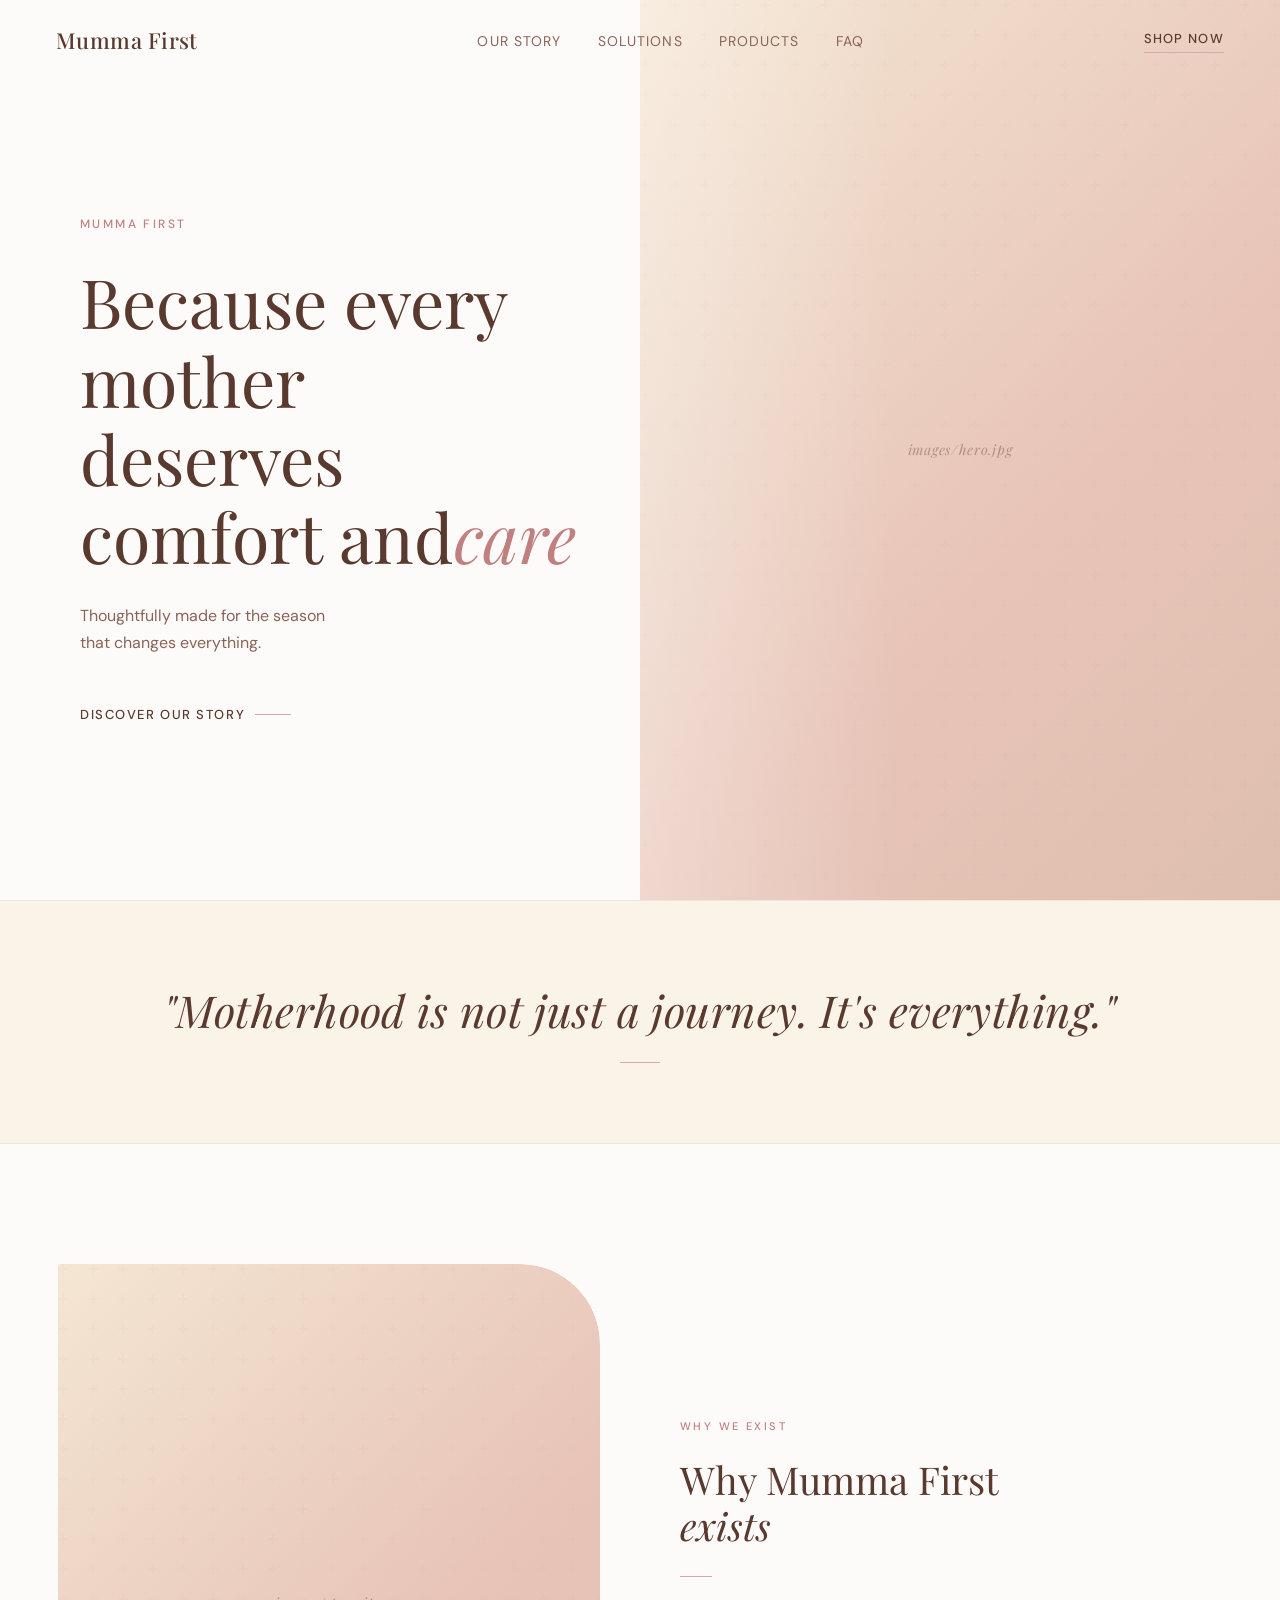
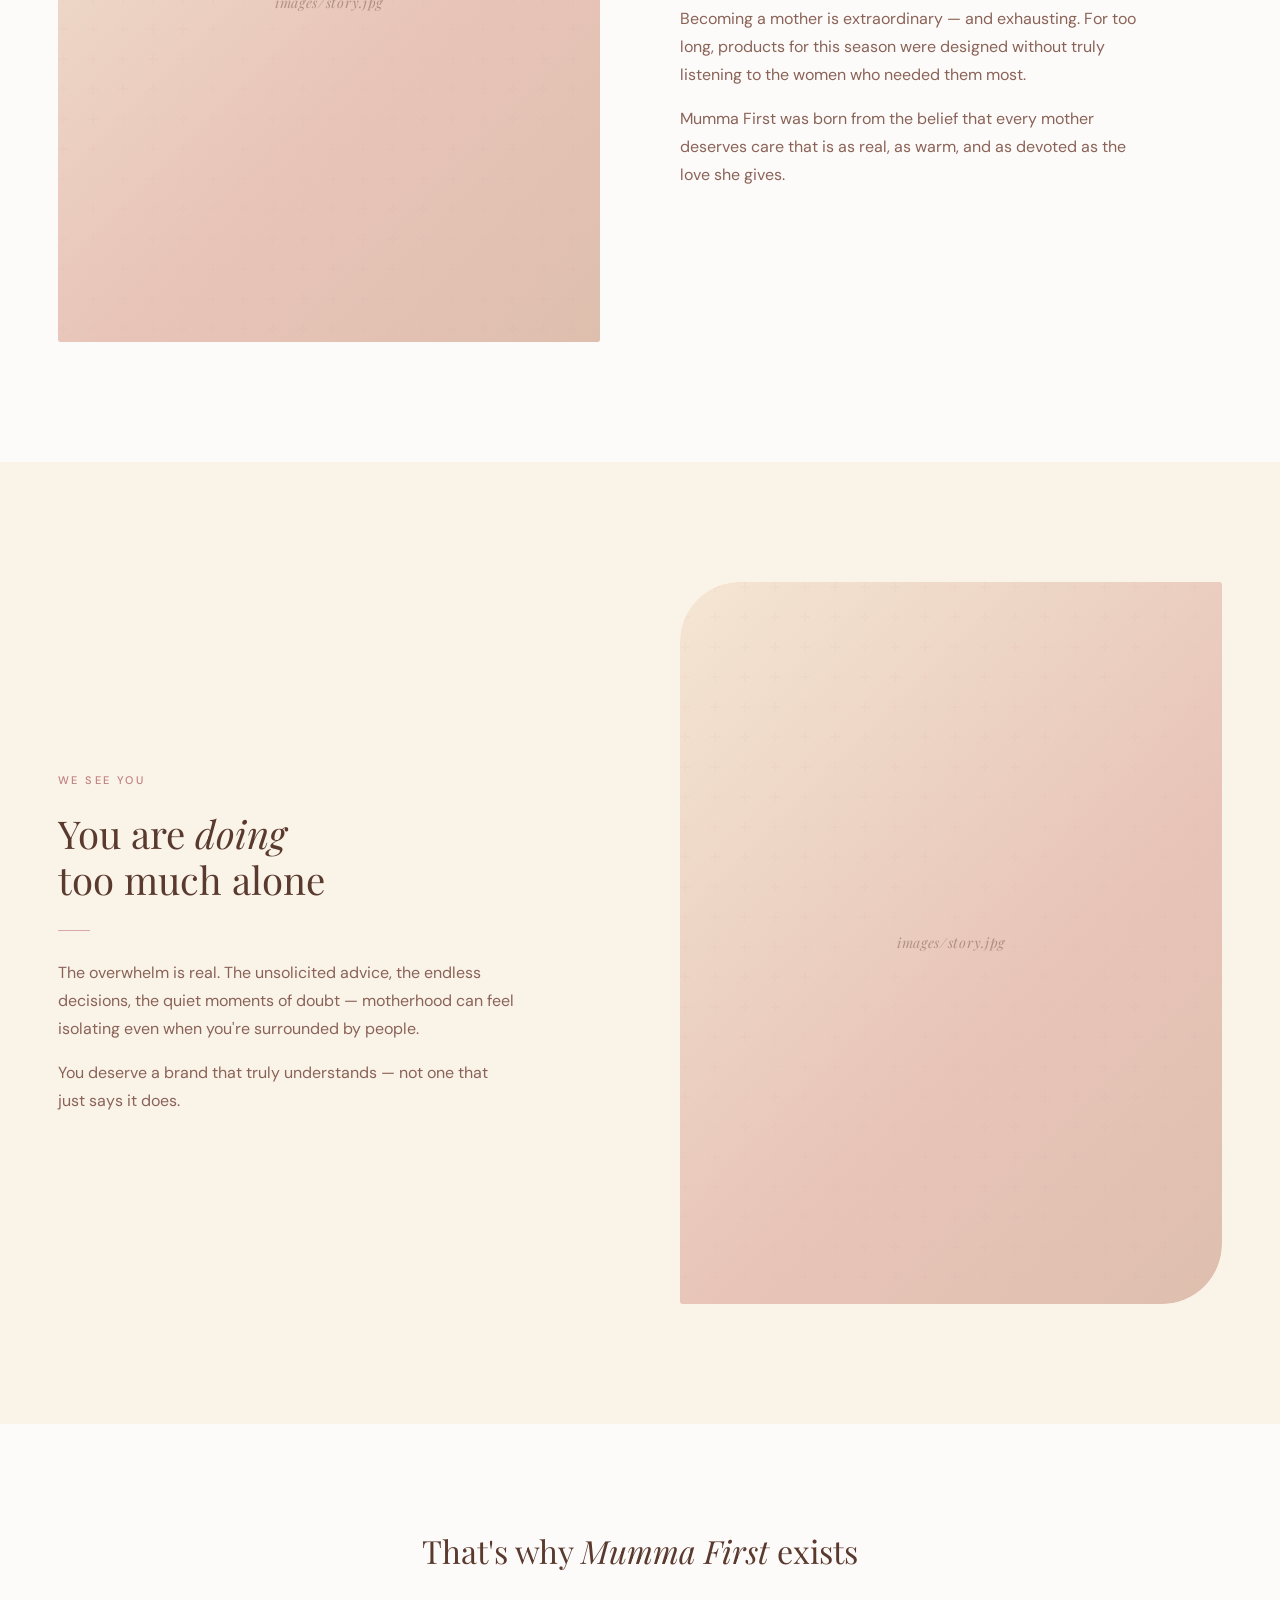
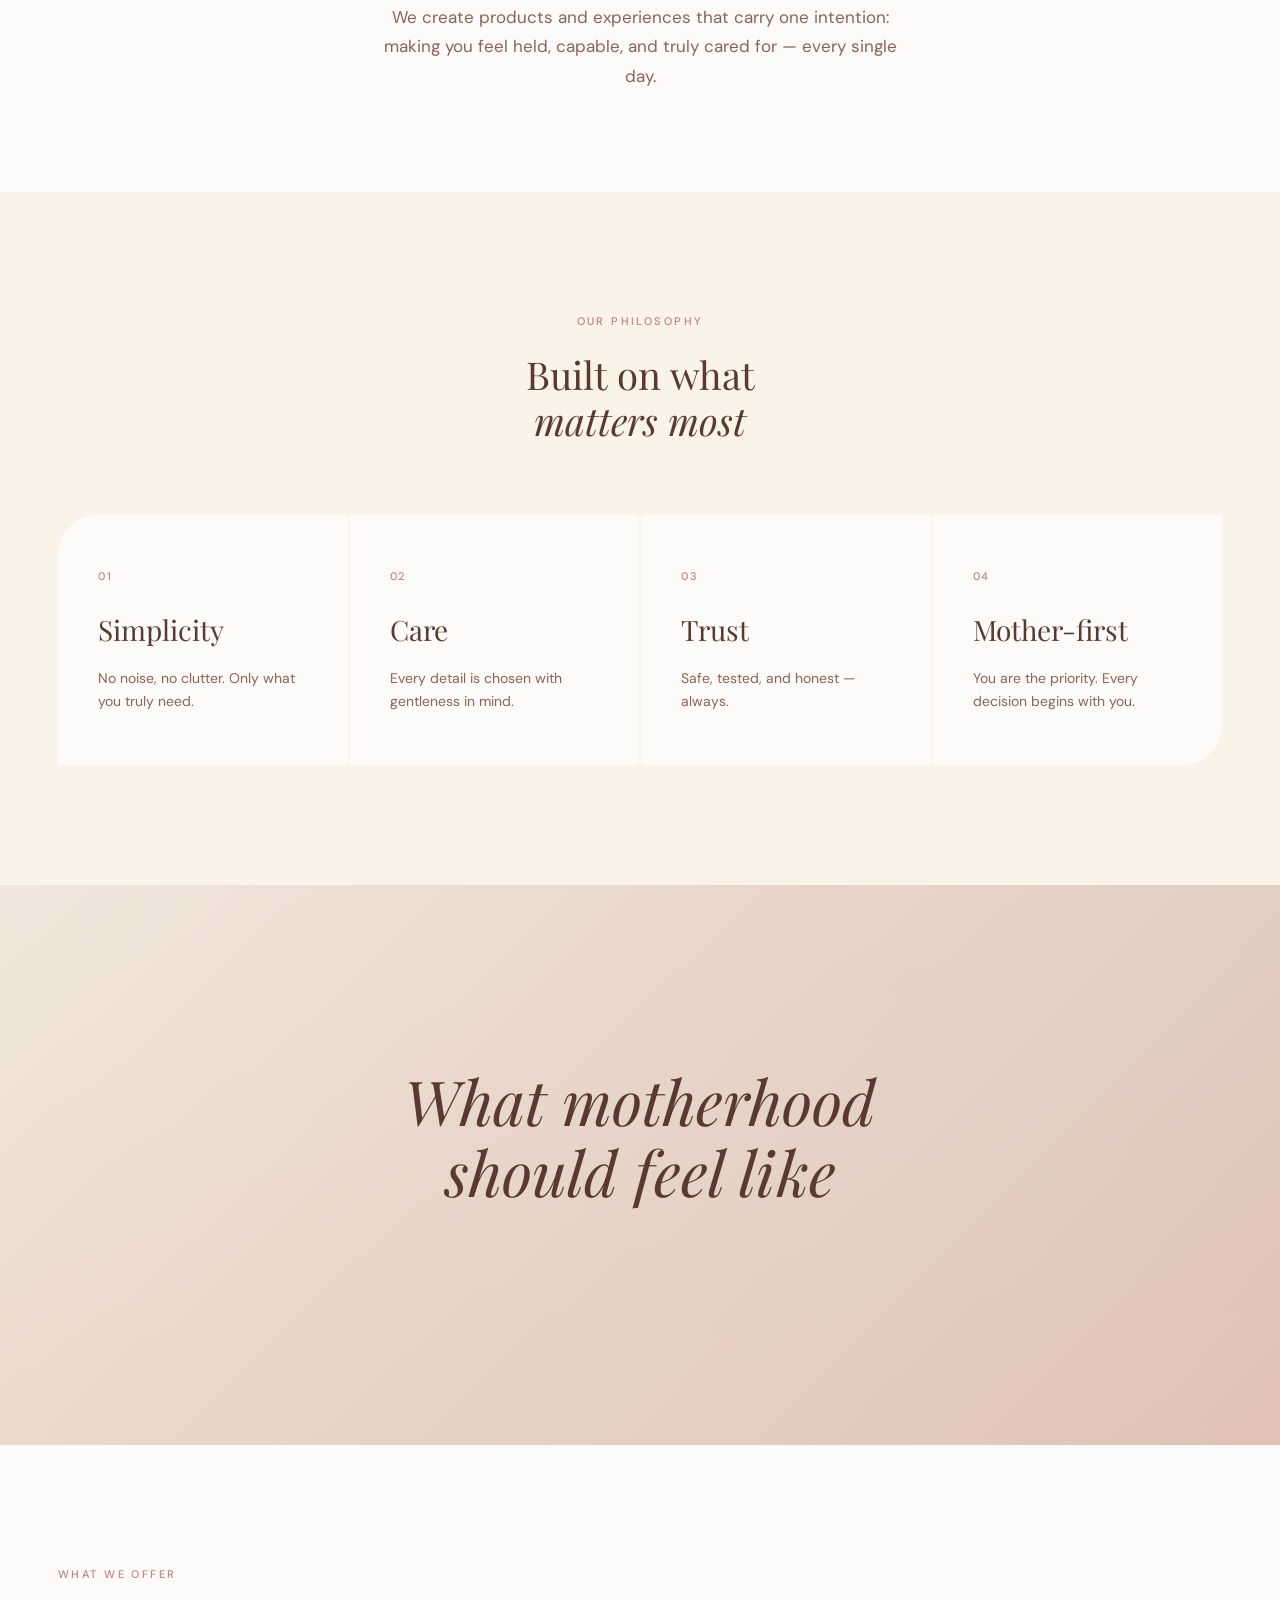
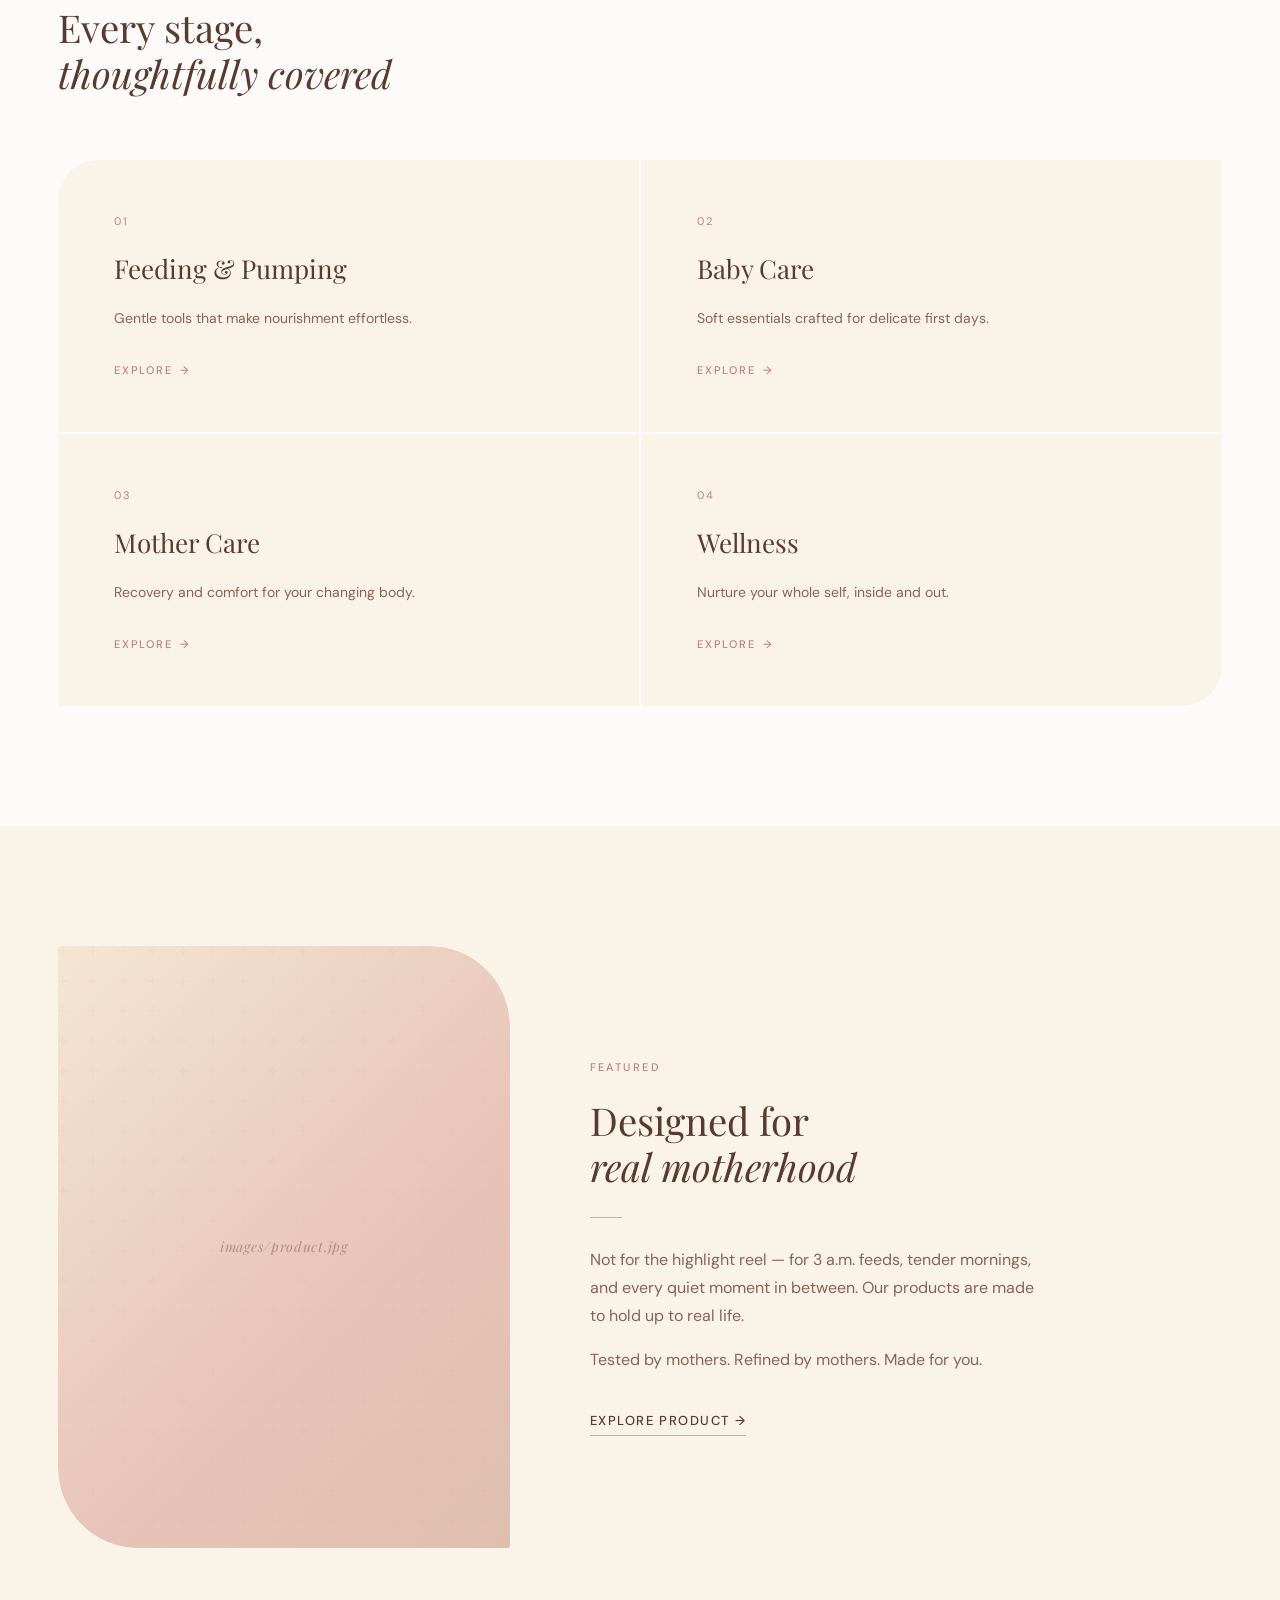
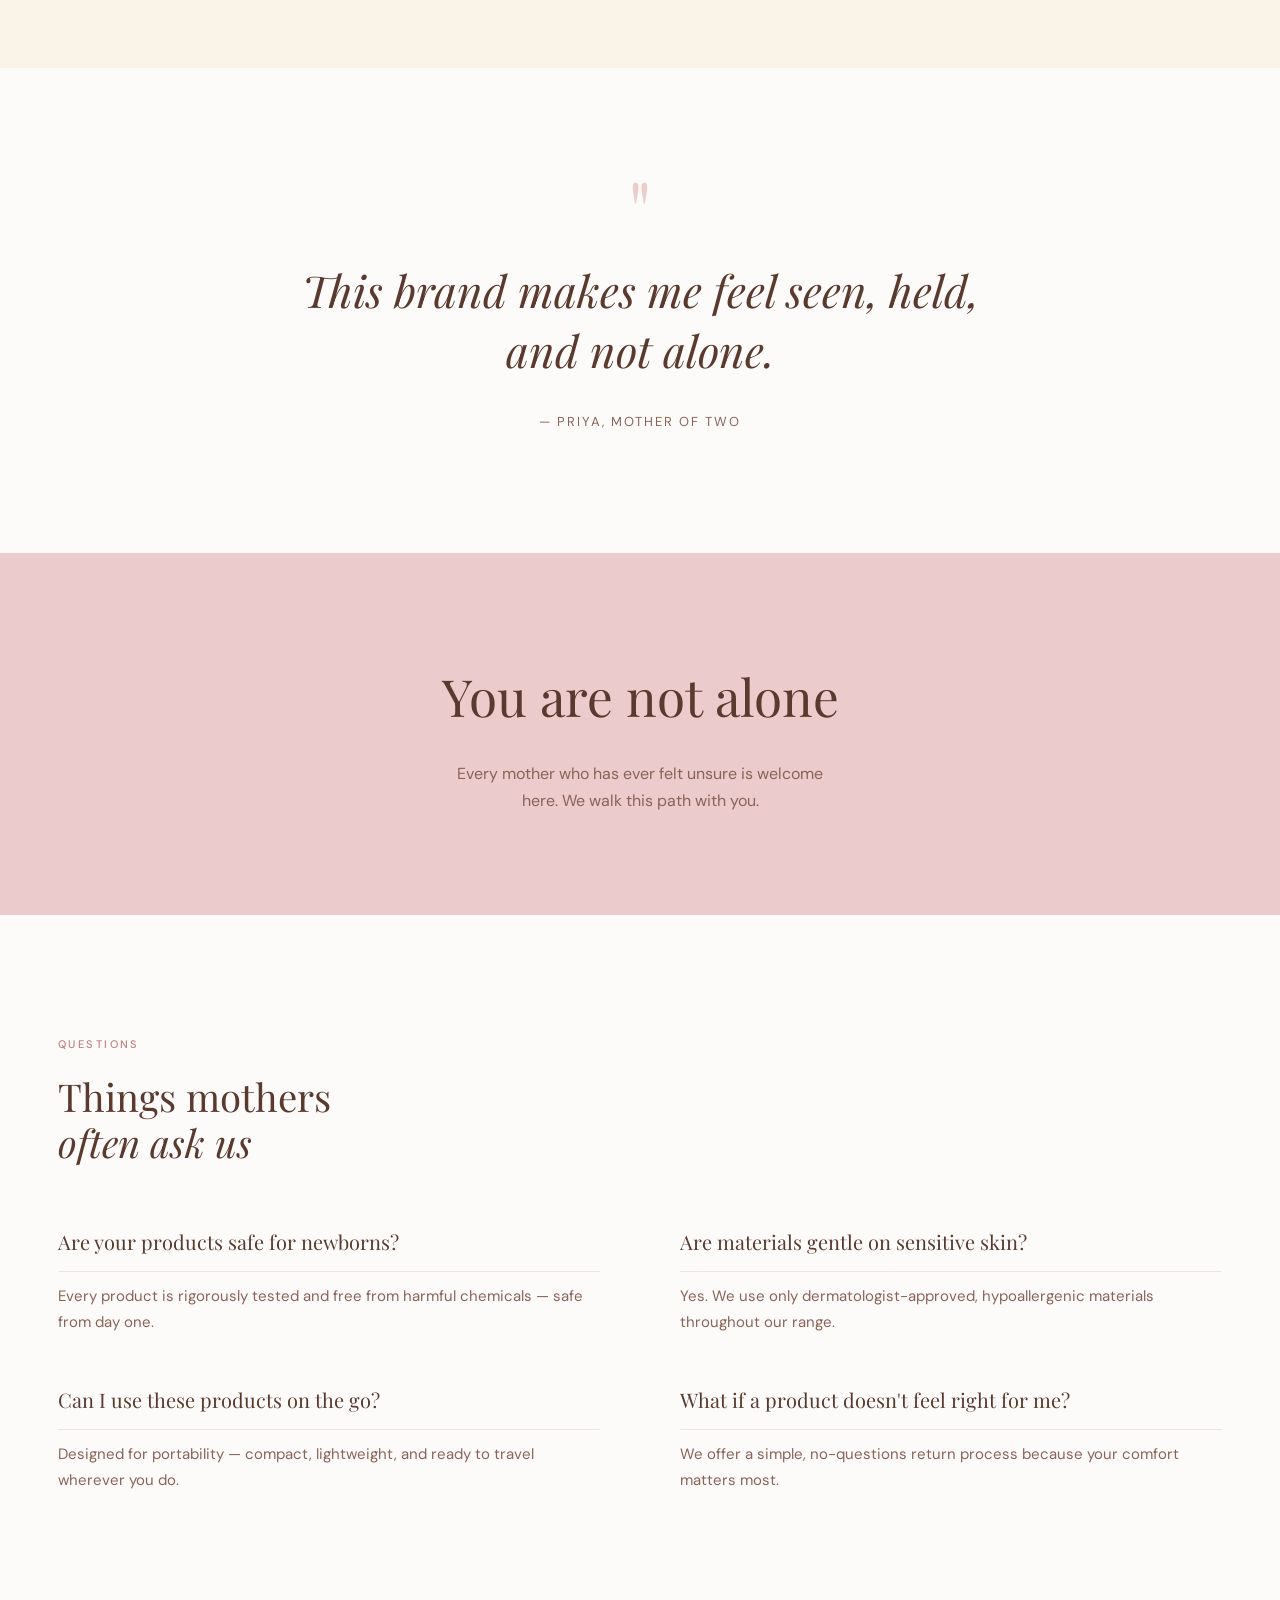
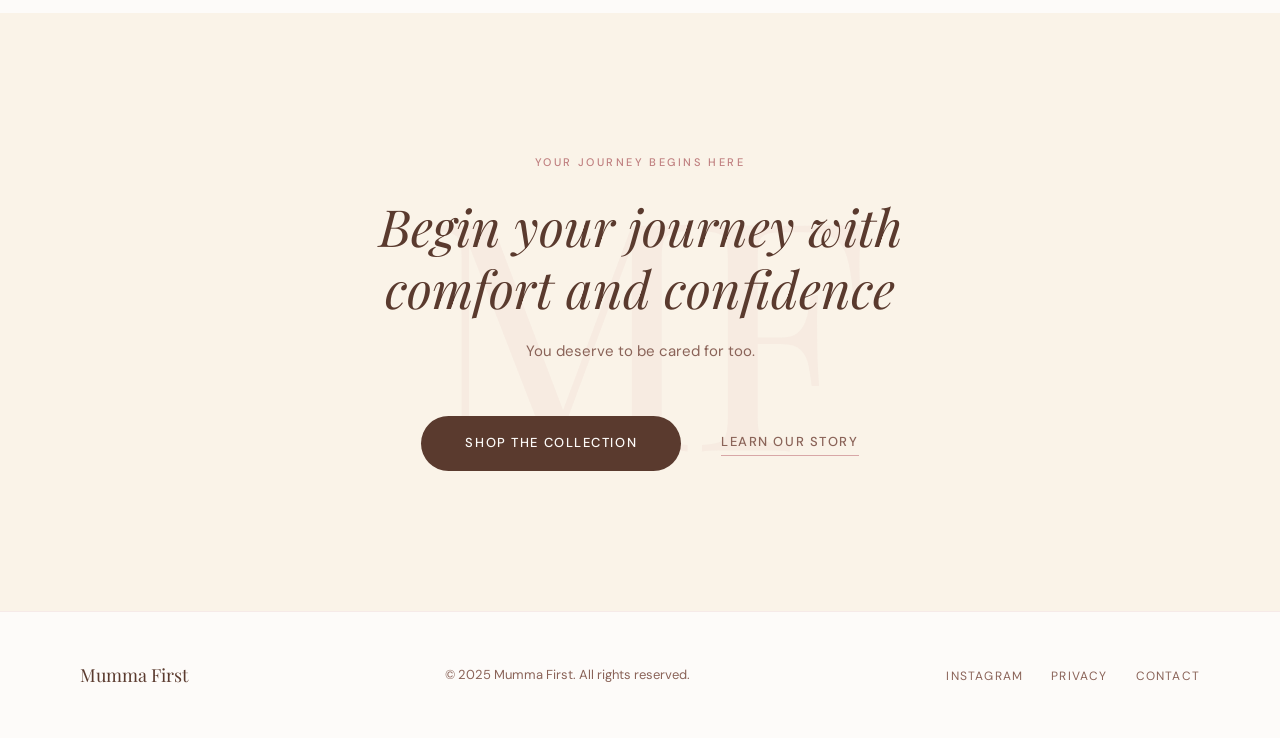
==== index.html @ 092e5183 "index.html" ====
<!DOCTYPE html>
<html lang="en">
<head>
<meta charset="UTF-8">
<meta name="viewport" content="width=device-width, initial-scale=1.0">
<title>Mumma First — Because Every Mother Deserves Comfort and Care</title>
<link rel="preconnect" href="https://fonts.googleapis.com">
<link rel="preconnect" href="https://fonts.gstatic.com" crossorigin>
<link href="https://fonts.googleapis.com/css2?family=Playfair+Display:ital,wght@0,400;0,500;0,600;1,400;1,500&family=DM+Sans:wght@300;400;500&display=swap" rel="stylesheet">
<link rel="stylesheet" href="styles.css">
</head>
<body>

<!-- NAV -->
<nav id="main-nav">
  <a href="#" class="nav-logo">Mumma First</a>
  <ul class="nav-links">
    <li><a href="#story">Our Story</a></li>
    <li><a href="#solutions">Solutions</a></li>
    <li><a href="#product">Products</a></li>
    <li><a href="#faq">FAQ</a></li>
  </ul>
  <a href="#final-cta" class="nav-cta">Shop Now</a>
</nav>

<!-- ─── 1. HERO ─── -->
<section id="hero">
  <div class="hero-text-side">
    <p class="hero-eyebrow reveal">Mumma First</p>
    <h1 class="hero-heading reveal reveal-delay-1">Because every<br>mother deserves<br>comfort and<em>care</em></h1>
    <p class="hero-sub reveal reveal-delay-2">Thoughtfully made for the season<br>that changes everything.</p>
    <a href="#story" class="hero-link reveal reveal-delay-3">Discover our story</a>
  </div>
  <div class="hero-image-side">
    <div class="img-placeholder">
      <span class="img-placeholder-inner">images/hero.jpg</span>
    </div>
  </div>
</section>

<!-- ─── 2. TRANSITION ─── -->
<section id="transition">
  <p class="transition-text reveal">"Motherhood is not just a journey. It's everything."</p>
  <span class="transition-ornament reveal reveal-delay-1"></span>
</section>

<!-- ─── 3. STORY ─── -->
<section id="story">
  <div class="section-inner">
    <div class="story-grid">
      <div class="story-image reveal">
        <div class="img-placeholder">
          <span class="img-placeholder-inner">images/story.jpg</span>
        </div>
      </div>
      <div class="story-text reveal reveal-delay-1">
        <span class="section-tag">Why we exist</span>
        <h2 class="section-heading">Why Mumma First<br><em>exists</em></h2>
        <div class="section-divider"></div>
        <p class="section-para">Becoming a mother is extraordinary — and exhausting. For too long, products for this season were designed without truly listening to the women who needed them most.</p>
        <p class="section-para">Mumma First was born from the belief that every mother deserves care that is as real, as warm, and as devoted as the love she gives.</p>
      </div>
    </div>
  </div>
</section>

<!-- ─── 4. PROBLEM ─── -->
<section id="problem">
  <div class="section-inner">
    <div class="problem-grid">
      <div class="problem-text reveal">
        <span class="section-tag">We see you</span>
        <h2 class="section-heading">You are <em>doing</em><br>too much alone</h2>
        <div class="section-divider"></div>
        <p class="section-para">The overwhelm is real. The unsolicited advice, the endless decisions, the quiet moments of doubt — motherhood can feel isolating even when you're surrounded by people.</p>
        <p class="section-para">You deserve a brand that truly understands — not one that just says it does.</p>
      </div>
      <div class="problem-image reveal reveal-delay-1">
        <div class="img-placeholder">
          <span class="img-placeholder-inner">images/story.jpg</span>
        </div>
      </div>
    </div>
  </div>
</section>

<!-- ─── 5. BRAND RESPONSE ─── -->
<section id="brand-response">
  <p class="response-heading reveal">That's why <em>Mumma First</em> exists</p>
  <p class="response-para reveal reveal-delay-1">We create products and experiences that carry one intention: making you feel held, capable, and truly cared for — every single day.</p>
</section>

<!-- ─── 6. PHILOSOPHY ─── -->
<section id="philosophy">
  <div class="section-inner">
    <div class="philosophy-header">
      <span class="section-tag reveal">Our philosophy</span>
      <h2 class="section-heading reveal reveal-delay-1">Built on what<br><em>matters most</em></h2>
    </div>
    <div class="philosophy-grid">
      <div class="philosophy-item reveal">
        <p class="philosophy-number">01</p>
        <h3 class="philosophy-word">Simplicity</h3>
        <p class="philosophy-desc">No noise, no clutter. Only what you truly need.</p>
      </div>
      <div class="philosophy-item reveal reveal-delay-1">
        <p class="philosophy-number">02</p>
        <h3 class="philosophy-word">Care</h3>
        <p class="philosophy-desc">Every detail is chosen with gentleness in mind.</p>
      </div>
      <div class="philosophy-item reveal reveal-delay-2">
        <p class="philosophy-number">03</p>
        <h3 class="philosophy-word">Trust</h3>
        <p class="philosophy-desc">Safe, tested, and honest — always.</p>
      </div>
      <div class="philosophy-item reveal reveal-delay-3">
        <p class="philosophy-number">04</p>
        <h3 class="philosophy-word">Mother‑first</h3>
        <p class="philosophy-desc">You are the priority. Every decision begins with you.</p>
      </div>
    </div>
  </div>
</section>

<!-- ─── 7. EXPERIENCE ─── -->
<section id="experience">
  <div class="experience-bg"></div>
  <div class="experience-overlay"></div>
  <div class="experience-content">
    <h2 class="experience-heading reveal">What motherhood<br>should feel like</h2>
    <p class="experience-sub reveal reveal-delay-1">Comfortable. &nbsp;Confident. &nbsp;Supported.</p>
  </div>
</section>

<!-- ─── 8. SOLUTIONS ─── -->
<section id="solutions">
  <div class="section-inner">
    <div class="solutions-header">
      <span class="section-tag reveal">What we offer</span>
      <h2 class="section-heading reveal reveal-delay-1">Every stage,<br><em>thoughtfully covered</em></h2>
    </div>
    <div class="solutions-grid">
      <div class="solution-item reveal">
        <p class="solution-number">01</p>
        <h3 class="solution-name">Feeding & Pumping</h3>
        <p class="solution-desc">Gentle tools that make nourishment effortless.</p>
        <span class="solution-arrow">Explore</span>
      </div>
      <div class="solution-item reveal reveal-delay-1">
        <p class="solution-number">02</p>
        <h3 class="solution-name">Baby Care</h3>
        <p class="solution-desc">Soft essentials crafted for delicate first days.</p>
        <span class="solution-arrow">Explore</span>
      </div>
      <div class="solution-item reveal reveal-delay-2">
        <p class="solution-number">03</p>
        <h3 class="solution-name">Mother Care</h3>
        <p class="solution-desc">Recovery and comfort for your changing body.</p>
        <span class="solution-arrow">Explore</span>
      </div>
      <div class="solution-item reveal reveal-delay-3">
        <p class="solution-number">04</p>
        <h3 class="solution-name">Wellness</h3>
        <p class="solution-desc">Nurture your whole self, inside and out.</p>
        <span class="solution-arrow">Explore</span>
      </div>
    </div>
  </div>
</section>

<!-- ─── 9. PRODUCT ─── -->
<section id="product">
  <div class="section-inner">
    <div class="product-grid">
      <div class="product-image-wrap reveal">
        <div class="img-placeholder">
          <span class="img-placeholder-inner">images/product.jpg</span>
        </div>
      </div>
      <div class="product-text reveal reveal-delay-1">
        <span class="section-tag">Featured</span>
        <h2 class="section-heading">Designed for<br><em>real motherhood</em></h2>
        <div class="section-divider"></div>
        <p class="section-para">Not for the highlight reel — for 3 a.m. feeds, tender mornings, and every quiet moment in between. Our products are made to hold up to real life.</p>
        <p class="section-para">Tested by mothers. Refined by mothers. Made for you.</p>
        <a href="#" class="product-link">Explore product →</a>
      </div>
    </div>
  </div>
</section>

<!-- ─── 10. TESTIMONIAL ─── -->
<section id="testimonial">
  <span class="testimonial-mark reveal">"</span>
  <blockquote class="testimonial-quote reveal reveal-delay-1">This brand makes me feel seen, held, and not alone.</blockquote>
  <p class="testimonial-author reveal reveal-delay-2">— Priya, mother of two</p>
</section>

<!-- ─── 11. EMOTIONAL BLOCK ─── -->
<section id="emotional">
  <h2 class="emotional-heading reveal">You are not alone</h2>
  <p class="emotional-sub reveal reveal-delay-1">Every mother who has ever felt unsure is welcome here. We walk this path with you.</p>
</section>

<!-- ─── 12. FAQ ─── -->
<section id="faq">
  <div class="section-inner">
    <span class="section-tag reveal">Questions</span>
    <h2 class="section-heading reveal reveal-delay-1">Things mothers<br><em>often ask us</em></h2>
    <div class="faq-grid">
      <div class="faq-item reveal">
        <p class="faq-q">Are your products safe for newborns?</p>
        <p class="faq-a">Every product is rigorously tested and free from harmful chemicals — safe from day one.</p>
      </div>
      <div class="faq-item reveal reveal-delay-1">
        <p class="faq-q">Are materials gentle on sensitive skin?</p>
        <p class="faq-a">Yes. We use only dermatologist-approved, hypoallergenic materials throughout our range.</p>
      </div>
      <div class="faq-item reveal reveal-delay-2">
        <p class="faq-q">Can I use these products on the go?</p>
        <p class="faq-a">Designed for portability — compact, lightweight, and ready to travel wherever you do.</p>
      </div>
      <div class="faq-item reveal reveal-delay-3">
        <p class="faq-q">What if a product doesn't feel right for me?</p>
        <p class="faq-a">We offer a simple, no-questions return process because your comfort matters most.</p>
      </div>
    </div>
  </div>
</section>

<!-- ─── 13. FINAL CTA ─── -->
<section id="final-cta">
  <p class="cta-eyebrow reveal">Your journey begins here</p>
  <h2 class="cta-heading reveal reveal-delay-1">Begin your journey with comfort and confidence</h2>
  <p class="cta-sub reveal reveal-delay-2">You deserve to be cared for too.</p>
  <div class="cta-actions reveal reveal-delay-3">
    <a href="#" class="cta-btn-primary">Shop the Collection</a>
    <a href="#story" class="cta-btn-ghost">Learn our story</a>
  </div>
</section>

<!-- FOOTER -->
<footer>
  <a href="#" class="footer-logo">Mumma First</a>
  <p class="footer-copy">© 2025 Mumma First. All rights reserved.</p>
  <ul class="footer-links">
    <li><a href="#">Instagram</a></li>
    <li><a href="#">Privacy</a></li>
    <li><a href="#">Contact</a></li>
  </ul>
</footer>

<script src="main.js" defer></script>

</body>
</html>
---- styles.css ----
/* ==========================================================
   MUMMA FIRST — Main Stylesheet
   styles.css
   ========================================================== */

/* ─── RESET & BASE ─── */
*, *::before, *::after {
  box-sizing: border-box;
  margin: 0;
  padding: 0;
}

/* ─── DESIGN TOKENS ─── */
:root {
  /* Backgrounds */
  --bg-cream: #FDFBF9;
  --bg-warm:  #FAF3E8;

  /* Text */
  --text-dark: #5A3A2E;
  --text-mid:  #8A6358;

  /* Accents */
  --accent-light: #EBCBCB;
  --accent-mid:   #D8A7A7;
  --accent-deep:  #C08080;

  /* Typography */
  --serif: 'Playfair Display', Georgia, serif;
  --sans:  'DM Sans', sans-serif;

  /* Spacing */
  --gap-xl: 120px;
  --gap-lg: 80px;
}

/* ─── GLOBAL ─── */
html {
  scroll-behavior: smooth;
}

body {
  background: var(--bg-cream);
  color: var(--text-dark);
  font-family: var(--sans);
  font-size: 17px;
  line-height: 1.7;
  overflow-x: hidden;
}

/* ==========================================================
   ANIMATIONS
   ========================================================== */

.reveal {
  opacity: 0;
  transform: translateY(28px);
  transition:
    opacity   0.85s cubic-bezier(0.22, 1, 0.36, 1),
    transform 0.85s cubic-bezier(0.22, 1, 0.36, 1);
}
.reveal.visible        { opacity: 1; transform: translateY(0); }
.reveal-delay-1        { transition-delay: 0.15s; }
.reveal-delay-2        { transition-delay: 0.30s; }
.reveal-delay-3        { transition-delay: 0.45s; }

/* ==========================================================
   NAVIGATION
   ========================================================== */

nav {
  position: fixed;
  top: 0; left: 0; right: 0;
  z-index: 100;
  display: flex;
  justify-content: space-between;
  align-items: center;
  padding: 22px 56px;
  background: transparent;
  transition: background 0.4s, backdrop-filter 0.4s;
}
nav.scrolled {
  background: rgba(253, 251, 249, 0.88);
  backdrop-filter: blur(14px);
  border-bottom: 1px solid rgba(216, 167, 167, 0.18);
}

.nav-logo {
  font-family: var(--serif);
  font-size: 22px;
  font-weight: 500;
  color: var(--text-dark);
  letter-spacing: 0.02em;
  text-decoration: none;
}

.nav-links {
  display: flex;
  gap: 36px;
  list-style: none;
}
.nav-links a {
  font-size: 14px;
  font-weight: 400;
  letter-spacing: 0.08em;
  text-transform: uppercase;
  color: var(--text-mid);
  text-decoration: none;
  transition: color 0.25s;
}
.nav-links a:hover { color: var(--text-dark); }

.nav-cta {
  font-size: 13px;
  font-weight: 500;
  letter-spacing: 0.1em;
  text-transform: uppercase;
  color: var(--text-dark);
  text-decoration: none;
  border-bottom: 1px solid var(--accent-mid);
  padding-bottom: 2px;
  transition: border-color 0.25s;
}
.nav-cta:hover { border-color: var(--text-dark); }

/* ==========================================================
   HERO
   ========================================================== */

#hero {
  height: 100vh;
  min-height: 640px;
  display: grid;
  grid-template-columns: 1fr 1fr;
  position: relative;
  overflow: hidden;
}

.hero-text-side {
  display: flex;
  flex-direction: column;
  justify-content: center;
  padding: 120px 64px 80px 80px;
  position: relative;
  z-index: 2;
}

.hero-eyebrow {
  font-size: 12px;
  font-weight: 500;
  letter-spacing: 0.2em;
  text-transform: uppercase;
  color: var(--accent-deep);
  margin-bottom: 28px;
}

.hero-heading {
  font-family: var(--serif);
  font-size: clamp(42px, 5.5vw, 68px);
  font-weight: 400;
  line-height: 1.15;
  color: var(--text-dark);
  margin-bottom: 28px;
}
.hero-heading em {
  font-style: italic;
  color: var(--accent-deep);
}

.hero-sub {
  font-size: 16px;
  color: var(--text-mid);
  max-width: 340px;
  line-height: 1.65;
  margin-bottom: 48px;
}

.hero-link {
  display: inline-flex;
  align-items: center;
  gap: 10px;
  font-size: 13px;
  font-weight: 500;
  letter-spacing: 0.12em;
  text-transform: uppercase;
  color: var(--text-dark);
  text-decoration: none;
}
.hero-link::after {
  content: '';
  display: inline-block;
  width: 36px;
  height: 1px;
  background: var(--accent-mid);
  transition: width 0.3s;
}
.hero-link:hover::after { width: 56px; }

.hero-image-side {
  position: relative;
  overflow: hidden;
}
.hero-image-side img {
  width: 100%;
  height: 100%;
  object-fit: cover;
  object-position: center top;
  filter: saturate(0.88) brightness(1.02);
}
.hero-image-side::before {
  content: '';
  position: absolute;
  inset: 0;
  background: linear-gradient(to right, rgba(253,251,249,0.35) 0%, transparent 40%);
  z-index: 1;
}

/* ─── Image Placeholders ─── */
.img-placeholder {
  width: 100%;
  height: 100%;
  background: linear-gradient(135deg, #F5E6D3 0%, #EDD5C5 30%, #E8C4B8 60%, #DEBFAE 100%);
  display: flex;
  align-items: center;
  justify-content: center;
  position: relative;
  overflow: hidden;
}
.img-placeholder::after {
  content: '';
  position: absolute;
  inset: 0;
  background: url("data:image/svg+xml,%3Csvg width='60' height='60' viewBox='0 0 60 60' xmlns='http://www.w3.org/2000/svg'%3E%3Cg fill='none' fill-rule='evenodd'%3E%3Cg fill='%23D8A7A7' fill-opacity='0.12'%3E%3Cpath d='M36 34v-4h-2v4h-4v2h4v4h2v-4h4v-2h-4zm0-30V0h-2v4h-4v2h4v4h2V6h4V4h-4zM6 34v-4H4v4H0v2h4v4h2v-4h4v-2H6zM6 4V0H4v4H0v2h4v4h2V6h4V4H6z'/%3E%3C/g%3E%3C/g%3E%3C/svg%3E");
  opacity: 0.5;
}
.img-placeholder-inner {
  font-family: var(--serif);
  font-size: 14px;
  color: rgba(90, 58, 46, 0.4);
  font-style: italic;
  letter-spacing: 0.05em;
  z-index: 1;
}

/* ==========================================================
   TRANSITION STATEMENT
   ========================================================== */

#transition {
  padding: 80px 40px;
  text-align: center;
  background: var(--bg-warm);
  border-top: 1px solid rgba(216,167,167,0.2);
  border-bottom: 1px solid rgba(216,167,167,0.2);
}
.transition-text {
  font-family: var(--serif);
  font-size: clamp(26px, 3.5vw, 44px);
  font-weight: 400;
  font-style: italic;
  color: var(--text-dark);
  letter-spacing: 0.01em;
  line-height: 1.3;
}
.transition-ornament {
  display: block;
  width: 40px;
  height: 1px;
  background: var(--accent-mid);
  margin: 24px auto 0;
}

/* ==========================================================
   SECTION SHARED UTILITIES
   ========================================================== */

section { position: relative; }

.section-inner {
  max-width: 1260px;
  margin: 0 auto;
  padding: 0 48px;
}

.section-tag {
  font-size: 11px;
  font-weight: 500;
  letter-spacing: 0.22em;
  text-transform: uppercase;
  color: var(--accent-deep);
  margin-bottom: 20px;
  display: block;
}

.section-heading {
  font-family: var(--serif);
  font-size: clamp(30px, 3vw, 46px);
  font-weight: 400;
  line-height: 1.2;
  color: var(--text-dark);
  margin-bottom: 28px;
}
.section-heading em { font-style: italic; }

.section-para {
  font-size: 16px;
  color: var(--text-mid);
  line-height: 1.75;
  max-width: 460px;
}
.section-para + .section-para { margin-top: 16px; }

.section-divider {
  width: 32px;
  height: 1px;
  background: var(--accent-mid);
  margin: 28px 0;
}

/* ==========================================================
   STORY SECTION
   ========================================================== */

#story {
  padding: var(--gap-xl) 0;
  background: var(--bg-cream);
}

.story-grid {
  display: grid;
  grid-template-columns: 1fr 1fr;
  gap: 80px;
  align-items: center;
}

.story-image {
  position: relative;
  aspect-ratio: 4 / 5;
  overflow: hidden;
  border-radius: 2px 80px 2px 2px;
}
.story-image img,
.story-image .img-placeholder {
  width: 100%;
  height: 100%;
  object-fit: cover;
  border-radius: inherit;
}
.story-image::after {
  content: '';
  position: absolute;
  bottom: -20px;
  right: -20px;
  width: 60%;
  height: 60%;
  border: 1px solid var(--accent-light);
  border-radius: 2px 60px 2px 2px;
  z-index: -1;
}

/* ==========================================================
   PROBLEM SECTION
   ========================================================== */

#problem {
  padding: var(--gap-xl) 0;
  background: var(--bg-warm);
}

.problem-grid {
  display: grid;
  grid-template-columns: 1fr 1fr;
  gap: 80px;
  align-items: center;
}

.problem-text { order: 1; }

.problem-image {
  order: 2;
  aspect-ratio: 3 / 4;
  overflow: hidden;
  border-radius: 60px 2px 60px 2px;
  position: relative;
}
.problem-image img,
.problem-image .img-placeholder {
  width: 100%;
  height: 100%;
  object-fit: cover;
  border-radius: inherit;
}

/* ==========================================================
   BRAND RESPONSE
   ========================================================== */

#brand-response {
  padding: 100px 48px;
  text-align: center;
  background: var(--bg-cream);
}

.response-heading {
  font-family: var(--serif);
  font-size: clamp(24px, 2.5vw, 36px);
  font-weight: 400;
  color: var(--text-dark);
  margin-bottom: 24px;
}

.response-para {
  font-size: 17px;
  color: var(--text-mid);
  max-width: 540px;
  margin: 0 auto;
  line-height: 1.75;
}

/* ==========================================================
   PHILOSOPHY
   ========================================================== */

#philosophy {
  padding: var(--gap-xl) 0;
  background: var(--bg-warm);
}

.philosophy-header {
  text-align: center;
  margin-bottom: 72px;
}

.philosophy-grid {
  display: grid;
  grid-template-columns: repeat(4, 1fr);
  gap: 2px;
}

.philosophy-item {
  padding: 52px 40px;
  background: var(--bg-cream);
  position: relative;
}
.philosophy-item:first-child { border-radius: 40px 2px 2px 2px; }
.philosophy-item:last-child  { border-radius: 2px 2px 40px 2px; }

.philosophy-number {
  font-size: 11px;
  font-weight: 500;
  letter-spacing: 0.18em;
  text-transform: uppercase;
  color: var(--accent-deep);
  margin-bottom: 20px;
}

.philosophy-word {
  font-family: var(--serif);
  font-size: 28px;
  font-weight: 400;
  color: var(--text-dark);
  margin-bottom: 14px;
}

.philosophy-desc {
  font-size: 14px;
  color: var(--text-mid);
  line-height: 1.65;
}

/* ==========================================================
   EXPERIENCE SECTION
   ========================================================== */

#experience {
  position: relative;
  overflow: hidden;
  min-height: 560px;
  display: flex;
  align-items: center;
  justify-content: center;
}

.experience-bg {
  position: absolute;
  inset: 0;
  background: linear-gradient(135deg, #E8D5C4 0%, #D8B9A8 40%, #CCA898 70%, #C49080 100%);
  z-index: 0;
}

.experience-overlay {
  position: absolute;
  inset: 0;
  background: linear-gradient(to bottom, rgba(253,251,249,0.45) 0%, rgba(250,243,232,0.5) 100%);
  z-index: 1;
}

.experience-content {
  position: relative;
  z-index: 2;
  text-align: center;
  padding: 80px 40px;
}

.experience-heading {
  font-family: var(--serif);
  font-size: clamp(36px, 5vw, 62px);
  font-weight: 400;
  font-style: italic;
  color: var(--text-dark);
  margin-bottom: 28px;
  line-height: 1.15;
}

.experience-sub {
  font-size: 18px;
  letter-spacing: 0.12em;
  color: var(--text-mid);
  font-weight: 300;
}

/* ==========================================================
   SOLUTIONS
   ========================================================== */

#solutions {
  padding: var(--gap-xl) 0;
  background: var(--bg-cream);
}

.solutions-header { margin-bottom: 64px; }

.solutions-grid {
  display: grid;
  grid-template-columns: repeat(2, 1fr);
  gap: 2px;
}

.solution-item {
  padding: 52px 56px;
  background: var(--bg-warm);
  display: flex;
  flex-direction: column;
  gap: 16px;
  transition: background 0.3s;
}
.solution-item:hover { background: var(--accent-light); }
.solution-item:nth-child(1) { border-radius: 40px 2px 2px 2px; }
.solution-item:nth-child(4) { border-radius: 2px 2px 40px 2px; }

.solution-number {
  font-size: 11px;
  letter-spacing: 0.2em;
  text-transform: uppercase;
  color: var(--accent-deep);
}

.solution-name {
  font-family: var(--serif);
  font-size: 26px;
  font-weight: 400;
  color: var(--text-dark);
}

.solution-desc {
  font-size: 14px;
  color: var(--text-mid);
  line-height: 1.6;
}

.solution-arrow {
  margin-top: auto;
  padding-top: 16px;
  font-size: 11px;
  font-weight: 500;
  letter-spacing: 0.16em;
  text-transform: uppercase;
  color: var(--accent-deep);
  display: flex;
  align-items: center;
  gap: 8px;
}
.solution-arrow::after {
  content: '→';
  transition: transform 0.25s;
}
.solution-item:hover .solution-arrow::after { transform: translateX(4px); }

/* ==========================================================
   PRODUCT SECTION
   ========================================================== */

#product {
  padding: var(--gap-xl) 0;
  background: var(--bg-warm);
}

.product-grid {
  display: grid;
  grid-template-columns: 5fr 7fr;
  gap: 80px;
  align-items: center;
}

.product-image-wrap {
  aspect-ratio: 3 / 4;
  overflow: hidden;
  border-radius: 2px 80px 2px 80px;
  background: var(--bg-cream);
  display: flex;
  align-items: center;
  justify-content: center;
}
.product-image-wrap img {
  width: 80%;
  height: 80%;
  object-fit: contain;
}
.product-image-wrap .img-placeholder { border-radius: inherit; }

.product-link {
  display: inline-flex;
  align-items: center;
  gap: 10px;
  font-size: 13px;
  font-weight: 500;
  letter-spacing: 0.12em;
  text-transform: uppercase;
  color: var(--text-dark);
  text-decoration: none;
  margin-top: 36px;
  border-bottom: 1px solid var(--accent-mid);
  padding-bottom: 3px;
  transition: border-color 0.25s;
}
.product-link:hover { border-color: var(--text-dark); }

/* ==========================================================
   TESTIMONIAL
   ========================================================== */

#testimonial {
  padding: 120px 40px;
  text-align: center;
  background: var(--bg-cream);
}

.testimonial-mark {
  font-family: var(--serif);
  font-size: 80px;
  color: var(--accent-light);
  line-height: 0.5;
  margin-bottom: 32px;
  display: block;
}

.testimonial-quote {
  font-family: var(--serif);
  font-size: clamp(26px, 3.5vw, 44px);
  font-weight: 400;
  font-style: italic;
  color: var(--text-dark);
  max-width: 700px;
  margin: 0 auto;
  line-height: 1.35;
}

.testimonial-author {
  font-size: 13px;
  letter-spacing: 0.15em;
  text-transform: uppercase;
  color: var(--text-mid);
  margin-top: 32px;
}

/* ==========================================================
   EMOTIONAL BLOCK
   ========================================================== */

#emotional {
  padding: 100px 40px;
  text-align: center;
  background: var(--accent-light);
}

.emotional-heading {
  font-family: var(--serif);
  font-size: clamp(32px, 4vw, 56px);
  font-weight: 400;
  color: var(--text-dark);
  margin-bottom: 20px;
}

.emotional-sub {
  font-size: 16px;
  color: var(--text-mid);
  max-width: 400px;
  margin: 0 auto;
  line-height: 1.7;
}

/* ==========================================================
   FAQ
   ========================================================== */

#faq {
  padding: var(--gap-xl) 0;
  background: var(--bg-cream);
}

.faq-grid {
  display: grid;
  grid-template-columns: 1fr 1fr;
  gap: 48px 80px;
  margin-top: 60px;
}

.faq-q {
  font-family: var(--serif);
  font-size: 20px;
  font-weight: 400;
  color: var(--text-dark);
  margin-bottom: 12px;
  padding-bottom: 12px;
  border-bottom: 1px solid rgba(216,167,167,0.3);
}

.faq-a {
  font-size: 15px;
  color: var(--text-mid);
  line-height: 1.7;
}

/* ==========================================================
   FINAL CTA
   ========================================================== */

#final-cta {
  padding: 140px 40px;
  text-align: center;
  background: var(--bg-warm);
  position: relative;
  overflow: hidden;
}
#final-cta::before {
  content: 'MF';
  position: absolute;
  font-family: var(--serif);
  font-size: 320px;
  font-weight: 400;
  color: rgba(216,167,167,0.1);
  top: 50%;
  left: 50%;
  transform: translate(-50%, -48%);
  pointer-events: none;
  letter-spacing: -0.04em;
  line-height: 1;
}

.cta-eyebrow {
  font-size: 11px;
  font-weight: 500;
  letter-spacing: 0.22em;
  text-transform: uppercase;
  color: var(--accent-deep);
  margin-bottom: 24px;
}

.cta-heading {
  font-family: var(--serif);
  font-size: clamp(30px, 4vw, 52px);
  font-weight: 400;
  font-style: italic;
  color: var(--text-dark);
  margin-bottom: 20px;
  max-width: 620px;
  margin-left: auto;
  margin-right: auto;
  line-height: 1.2;
}

.cta-sub {
  font-size: 15px;
  color: var(--text-mid);
  margin-bottom: 52px;
}

.cta-actions {
  display: flex;
  justify-content: center;
  gap: 40px;
  align-items: center;
  flex-wrap: wrap;
}

.cta-btn-primary {
  display: inline-block;
  padding: 16px 44px;
  background: var(--text-dark);
  color: var(--bg-cream);
  font-size: 13px;
  font-weight: 500;
  letter-spacing: 0.12em;
  text-transform: uppercase;
  text-decoration: none;
  border-radius: 40px;
  transition: background 0.3s, transform 0.2s;
}
.cta-btn-primary:hover { background: #3d2820; transform: translateY(-1px); }

.cta-btn-ghost {
  font-size: 13px;
  font-weight: 500;
  letter-spacing: 0.12em;
  text-transform: uppercase;
  color: var(--text-mid);
  text-decoration: none;
  border-bottom: 1px solid var(--accent-mid);
  padding-bottom: 2px;
  transition: color 0.25s;
}
.cta-btn-ghost:hover { color: var(--text-dark); }

/* ==========================================================
   FOOTER
   ========================================================== */

footer {
  padding: 48px 80px;
  display: flex;
  justify-content: space-between;
  align-items: center;
  border-top: 1px solid rgba(216,167,167,0.2);
  background: var(--bg-cream);
}

.footer-logo {
  font-family: var(--serif);
  font-size: 18px;
  color: var(--text-dark);
  text-decoration: none;
}

.footer-copy {
  font-size: 13px;
  color: var(--text-mid);
}

.footer-links {
  display: flex;
  gap: 28px;
  list-style: none;
}
.footer-links a {
  font-size: 12px;
  letter-spacing: 0.1em;
  text-transform: uppercase;
  color: var(--text-mid);
  text-decoration: none;
  transition: color 0.2s;
}
.footer-links a:hover { color: var(--text-dark); }

/* ==========================================================
   RESPONSIVE — TABLET (≤ 900px)
   ========================================================== */

@media (max-width: 900px) {
  nav { padding: 18px 28px; }
  .nav-links { display: none; }

  #hero {
    grid-template-columns: 1fr;
    height: auto;
  }
  .hero-text-side { padding: 140px 32px 60px; }
  .hero-image-side { height: 55vw; min-height: 300px; }

  .section-inner { padding: 0 28px; }

  .story-grid,
  .problem-grid,
  .product-grid  { grid-template-columns: 1fr; gap: 40px; }

  .problem-image { order: -1; aspect-ratio: 4/3; }

  .philosophy-grid { grid-template-columns: 1fr 1fr; }

  .solutions-grid { grid-template-columns: 1fr; }

  .faq-grid { grid-template-columns: 1fr; gap: 32px; }

  footer {
    flex-direction: column;
    gap: 20px;
    text-align: center;
    padding: 40px 28px;
  }

  #final-cta::before { font-size: 180px; }
}

/* ==========================================================
   RESPONSIVE — MOBILE (≤ 540px)
   ========================================================== */

@media (max-width: 540px) {
  .philosophy-grid { grid-template-columns: 1fr; }
  .philosophy-item:first-child,
  .philosophy-item:last-child { border-radius: 2px; }
}
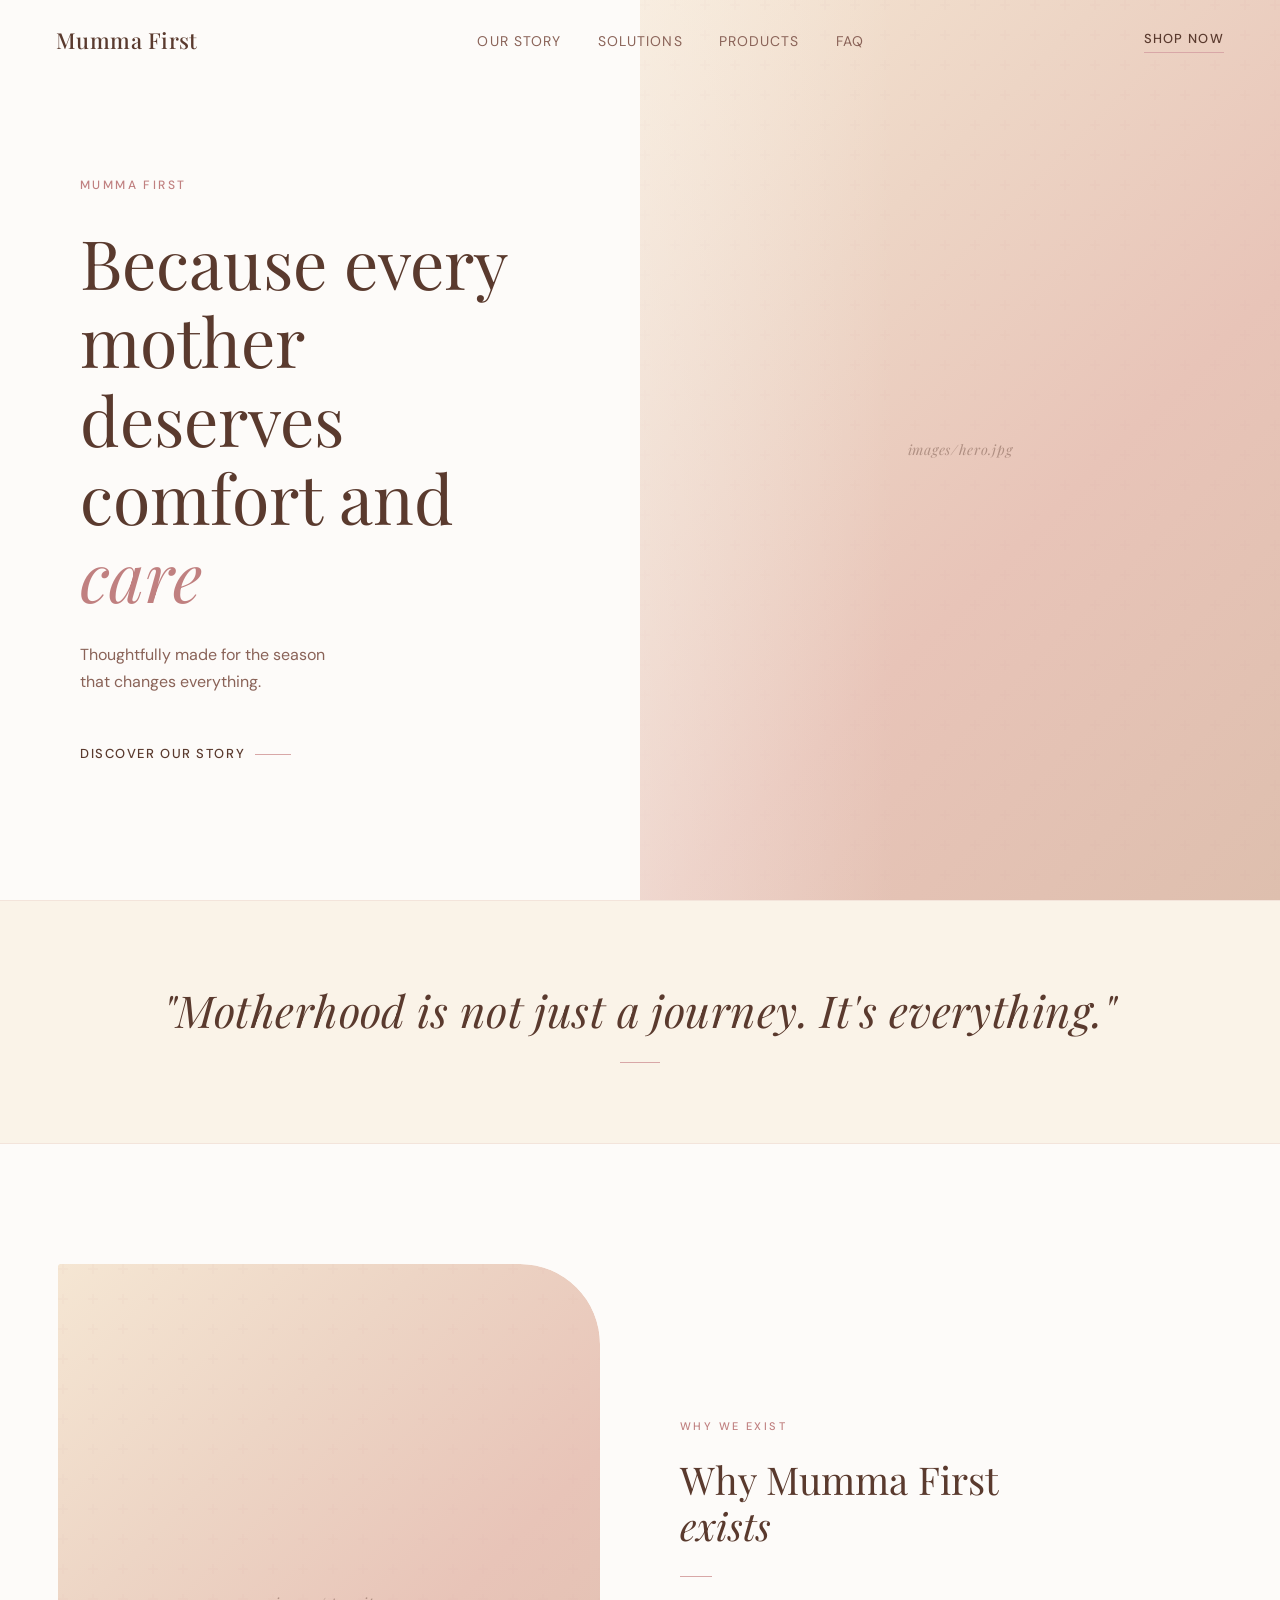
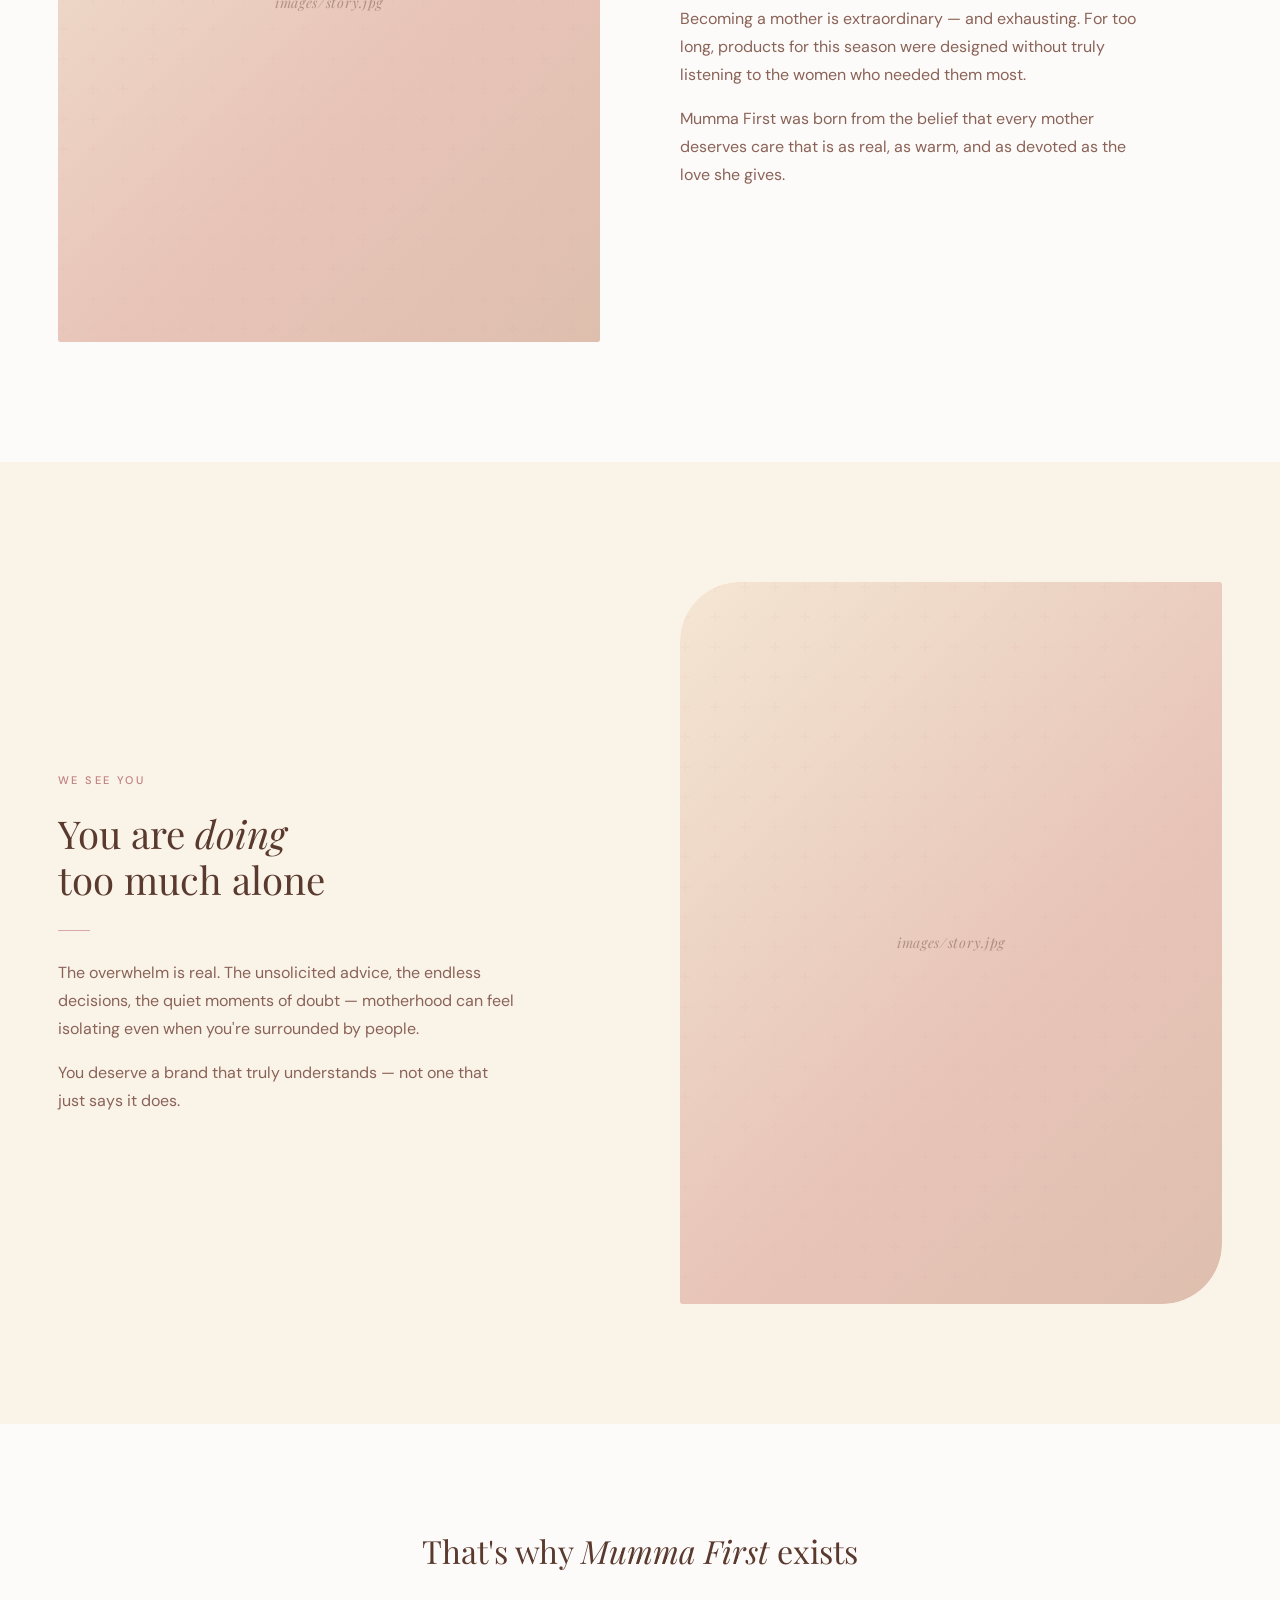
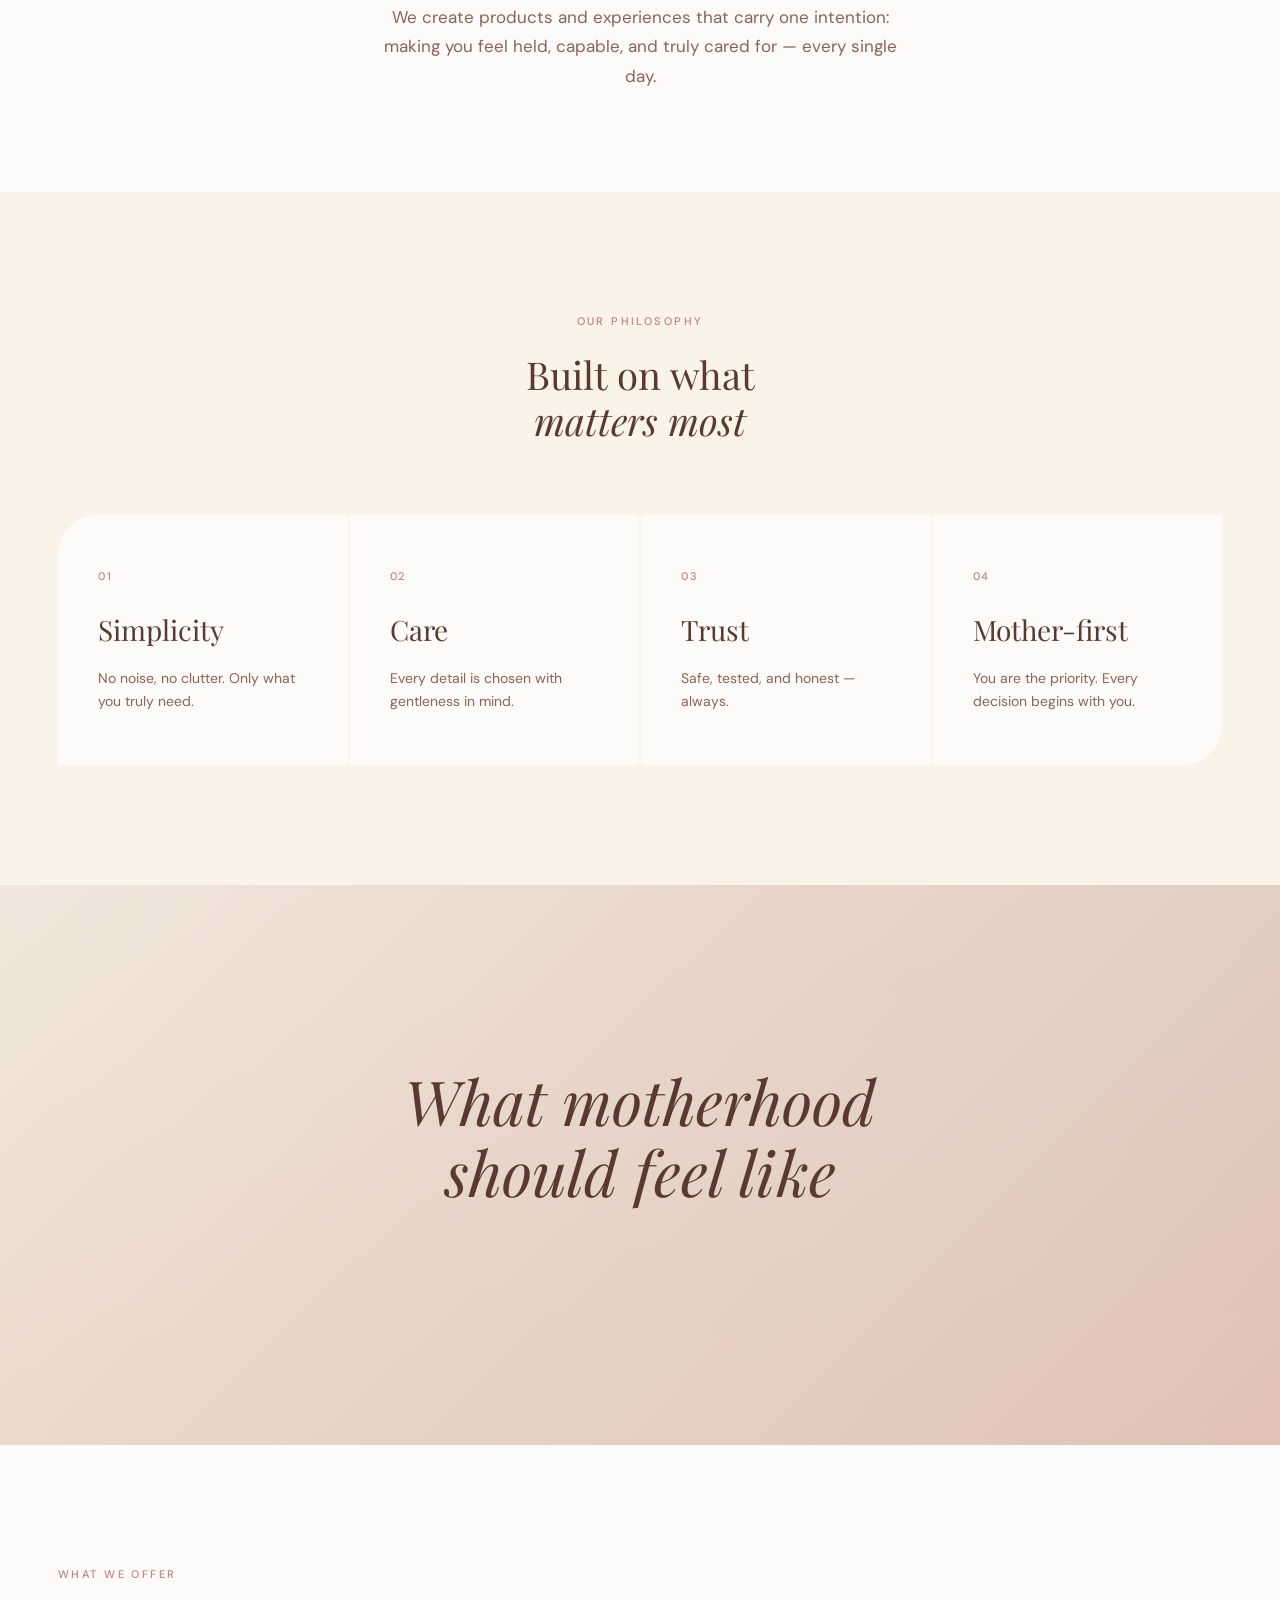
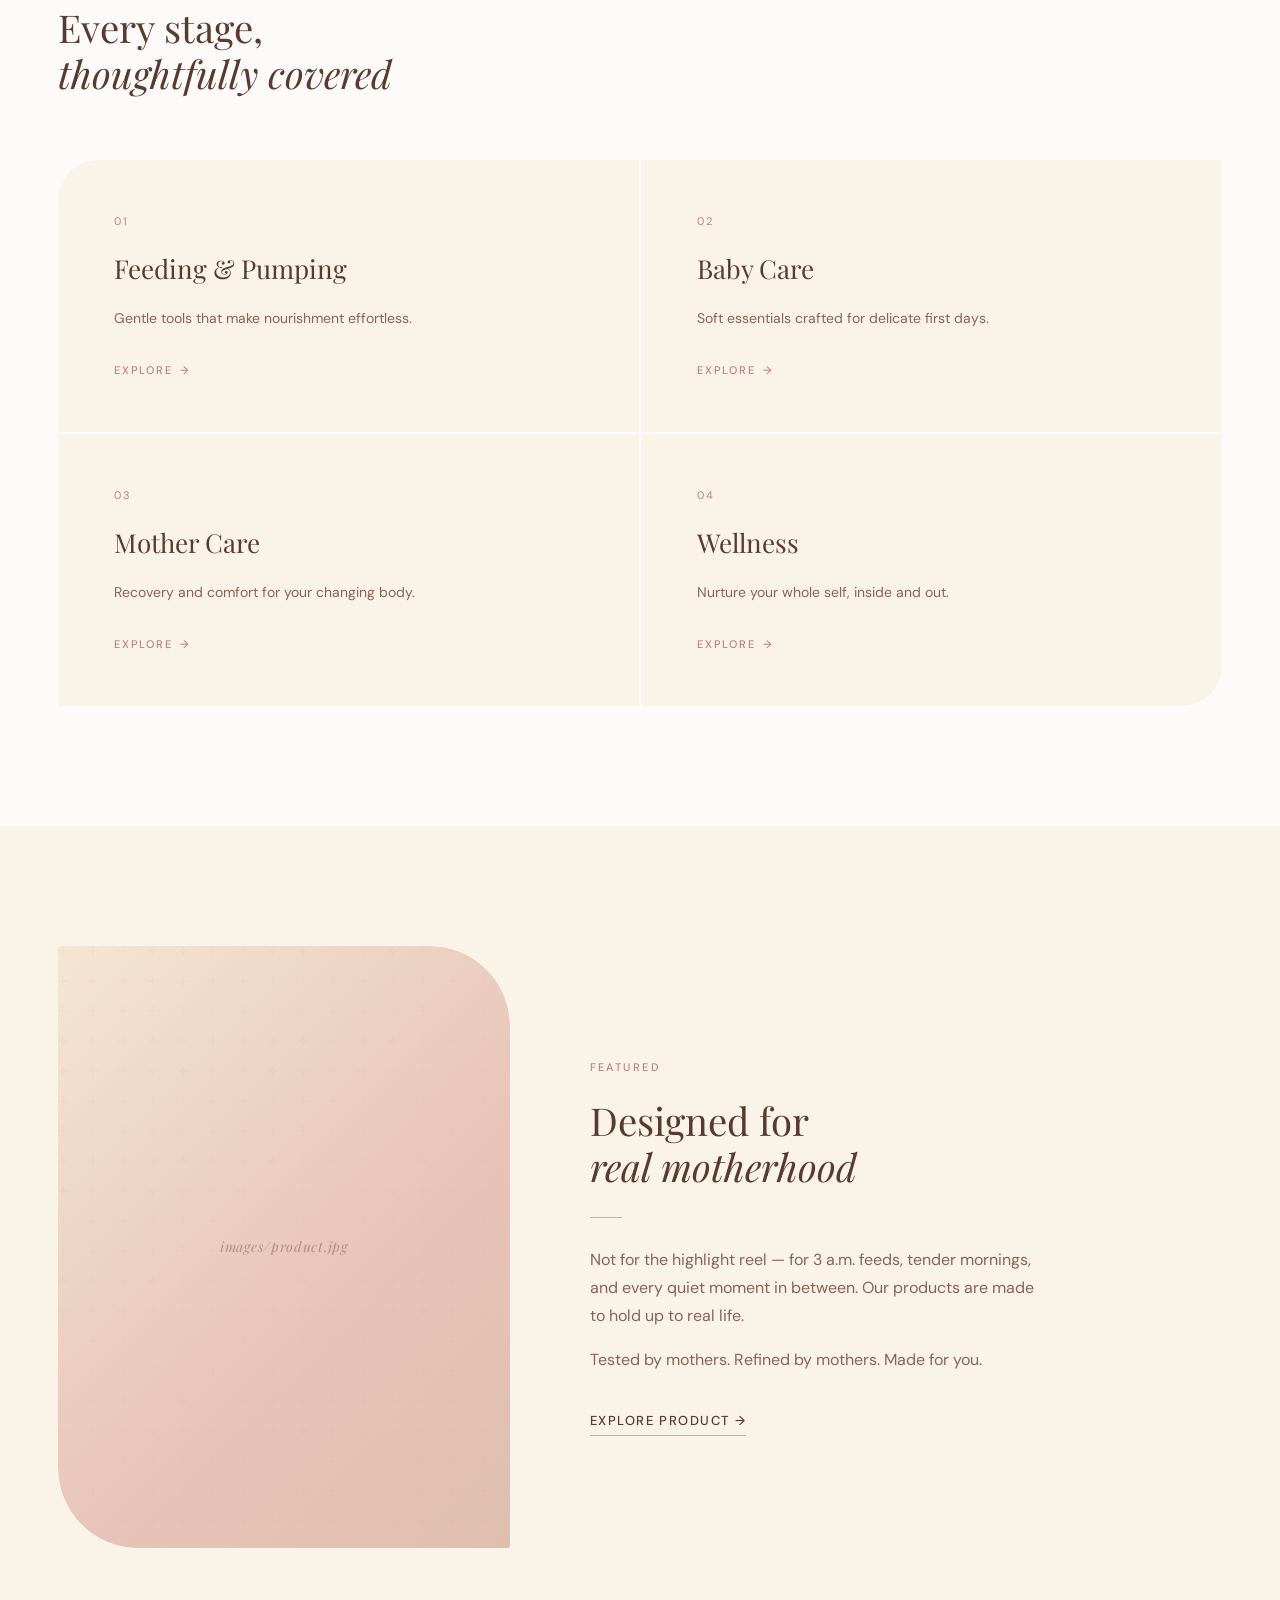
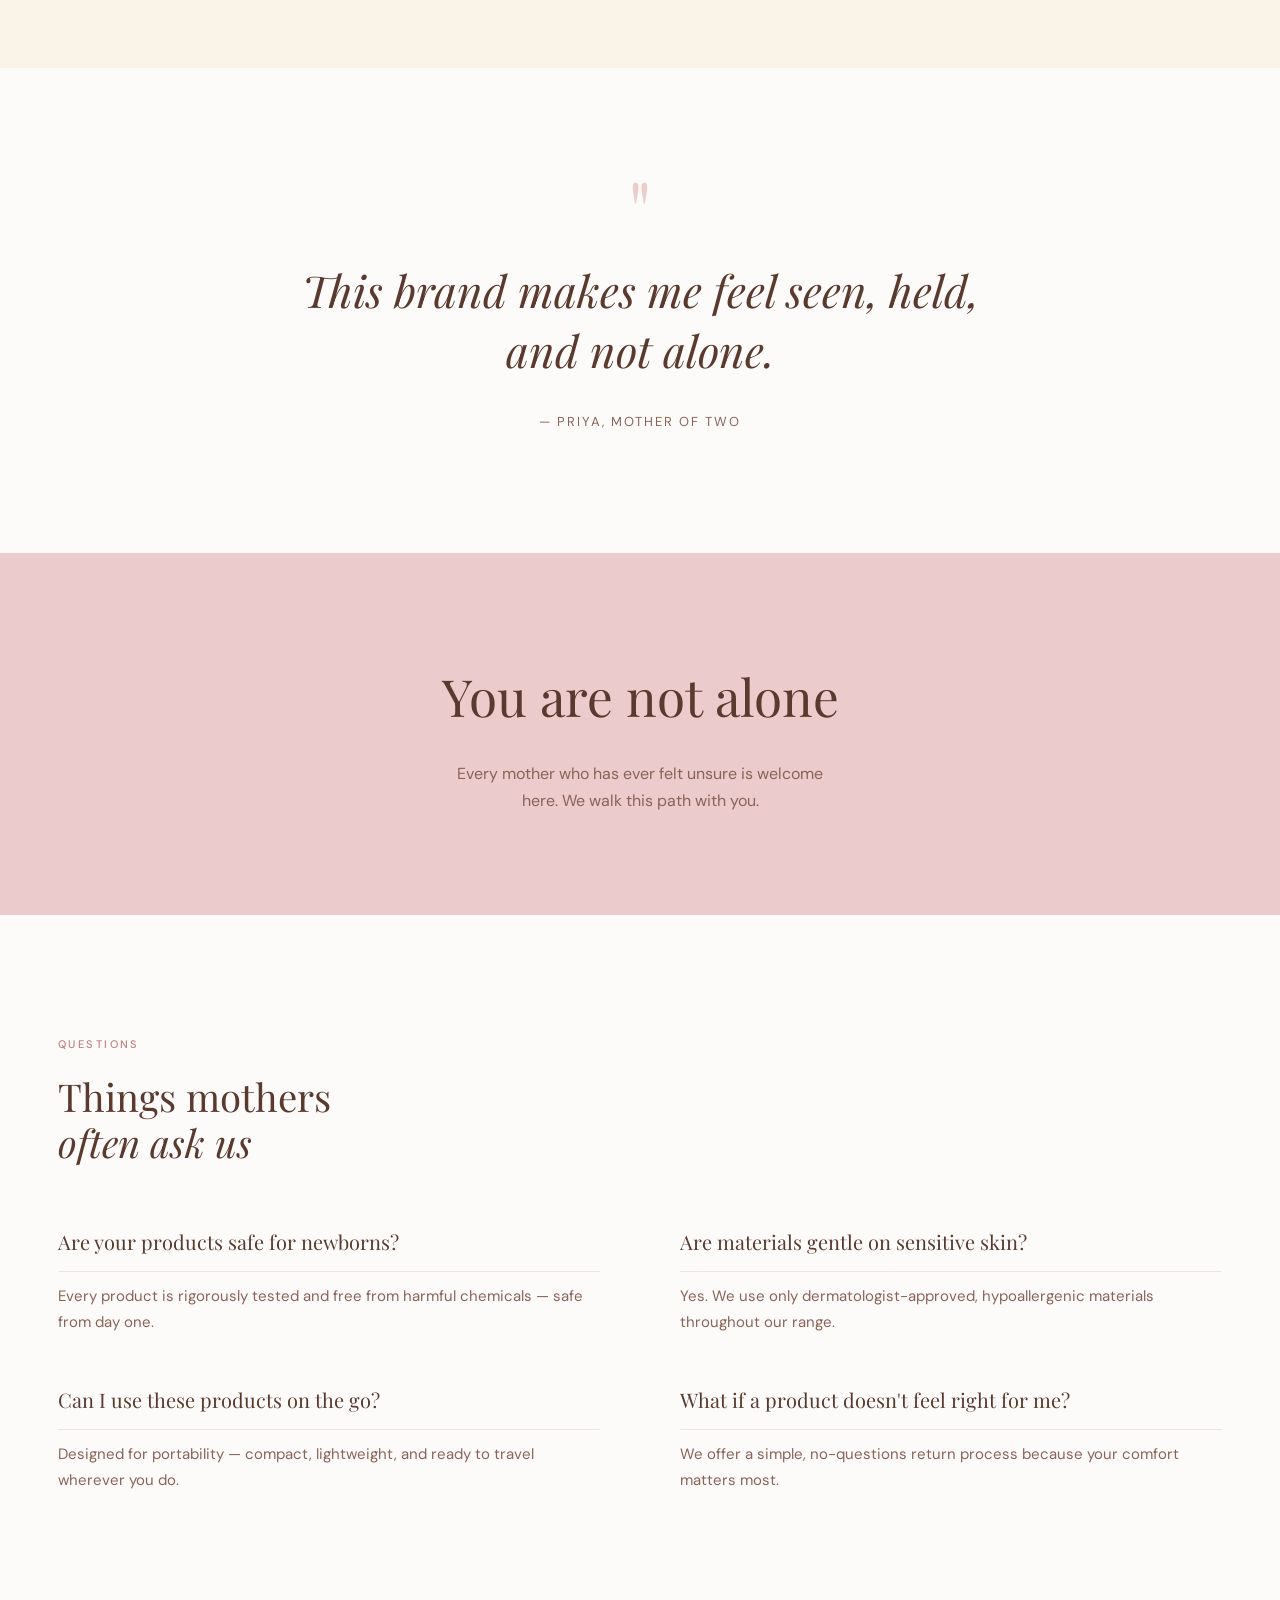
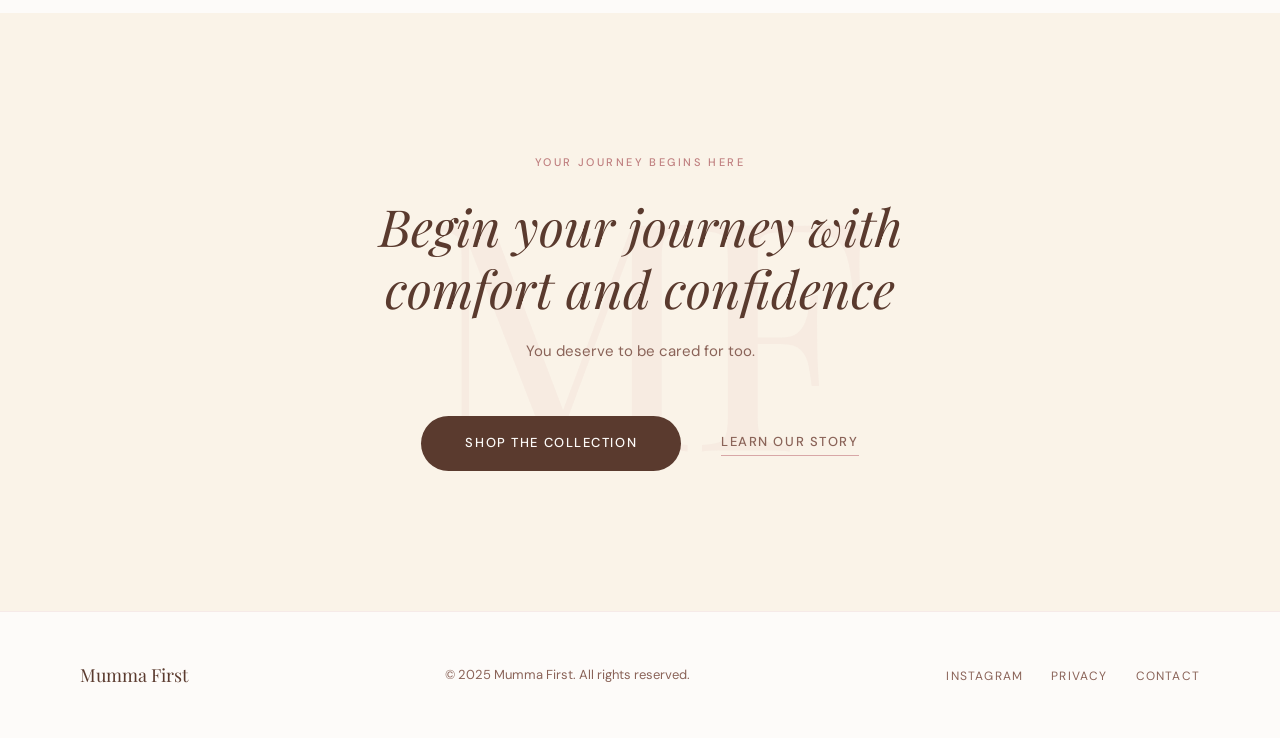
==== commit 03cf01de: "index.html" ====
--- a/index.html
+++ b/index.html
@@ -27,7 +27,7 @@
 <section id="hero">
   <div class="hero-text-side">
     <p class="hero-eyebrow reveal">Mumma First</p>
-    <h1 class="hero-heading reveal reveal-delay-1">Because every<br>mother deserves<br>comfort and<em>care</em></h1>
+    <h1 class="hero-heading reveal reveal-delay-1">Because every<br>mother deserves<br>comfort and <em>care</em></h1>
     <p class="hero-sub reveal reveal-delay-2">Thoughtfully made for the season<br>that changes everything.</p>
     <a href="#story" class="hero-link reveal reveal-delay-3">Discover our story</a>
   </div>
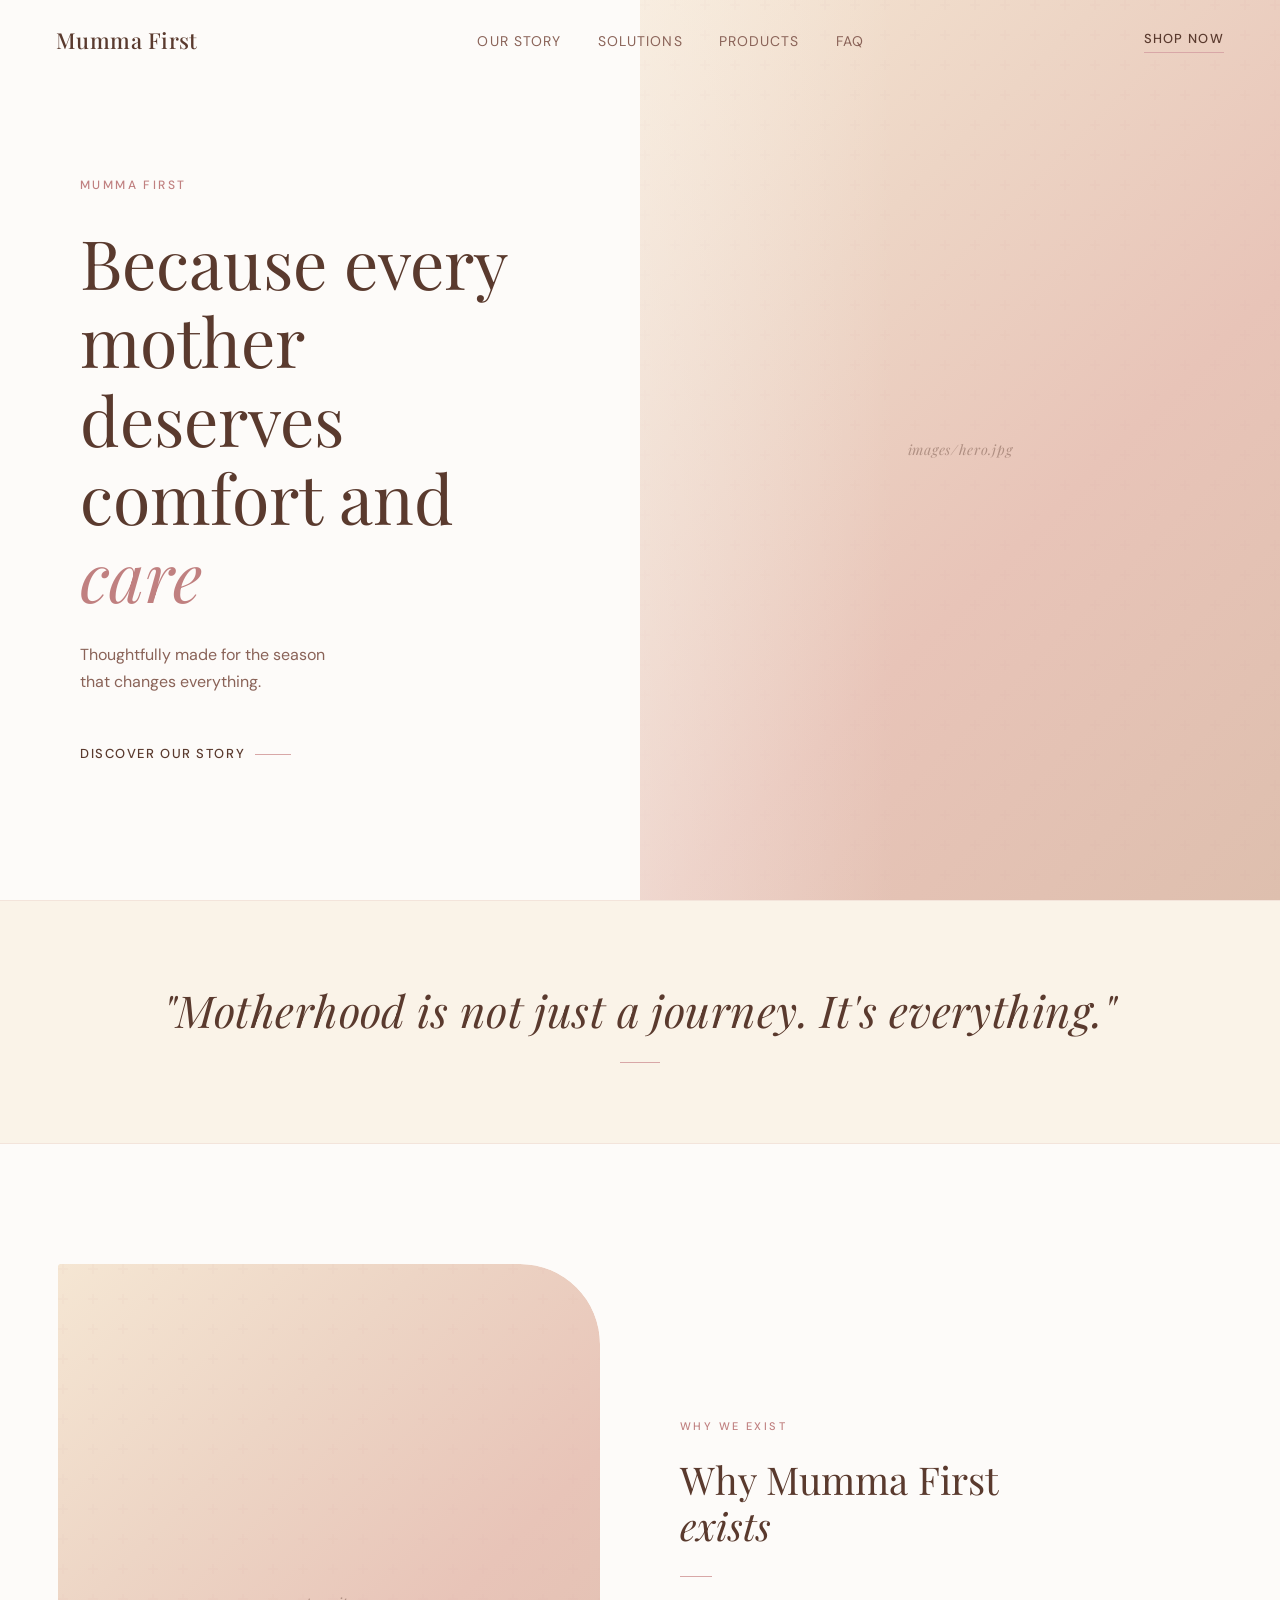
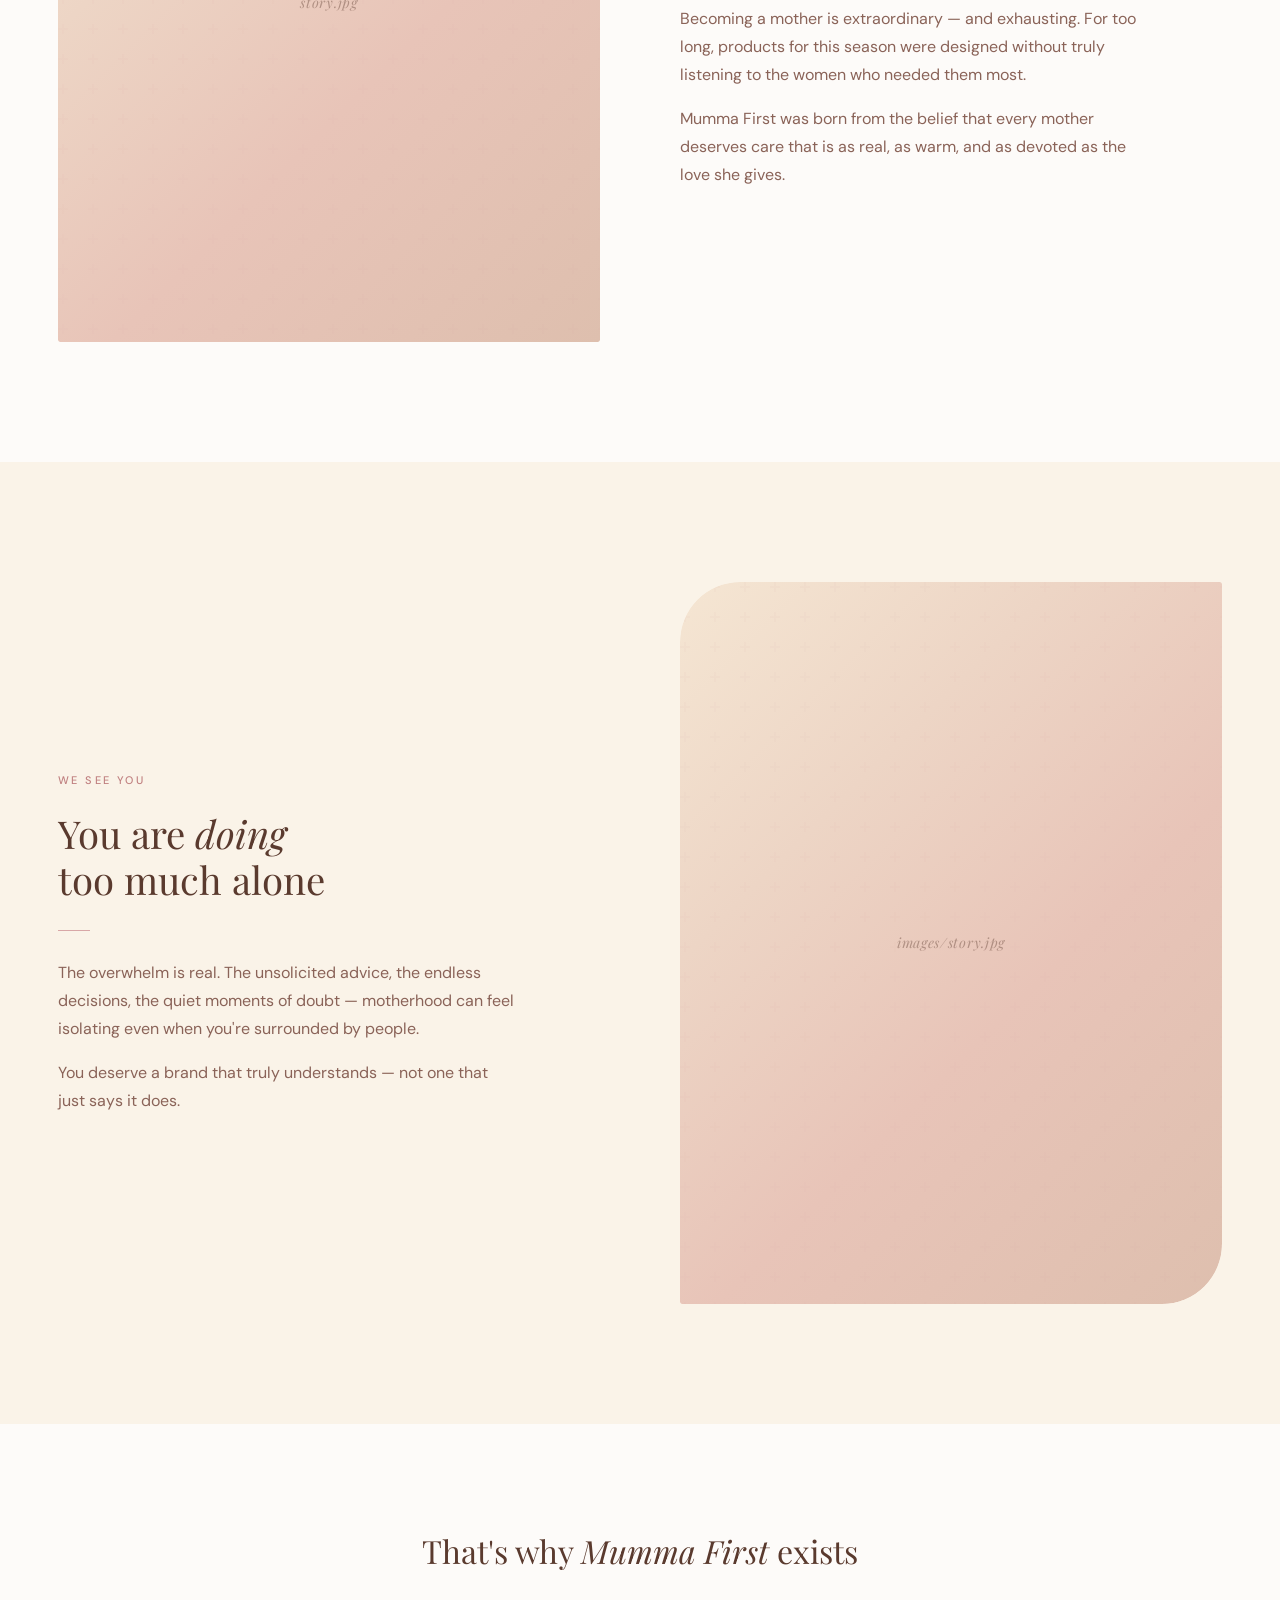
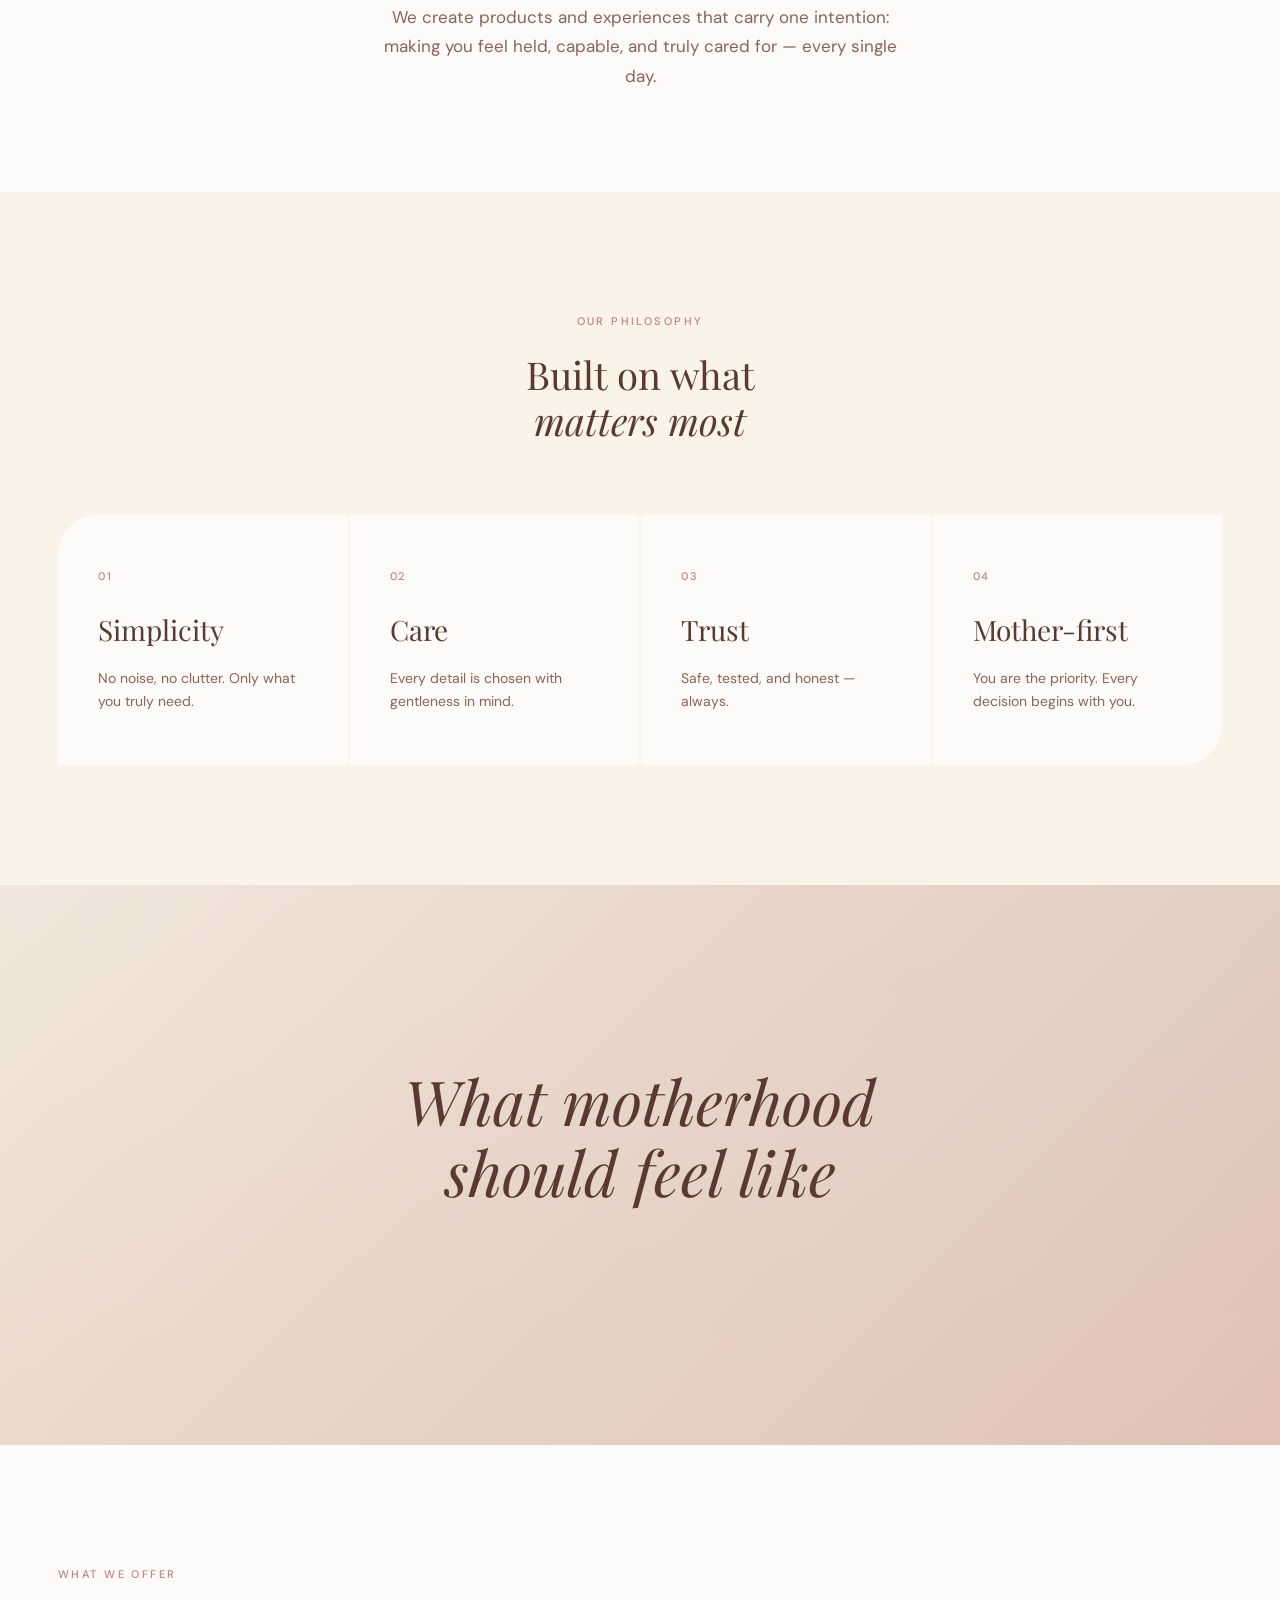
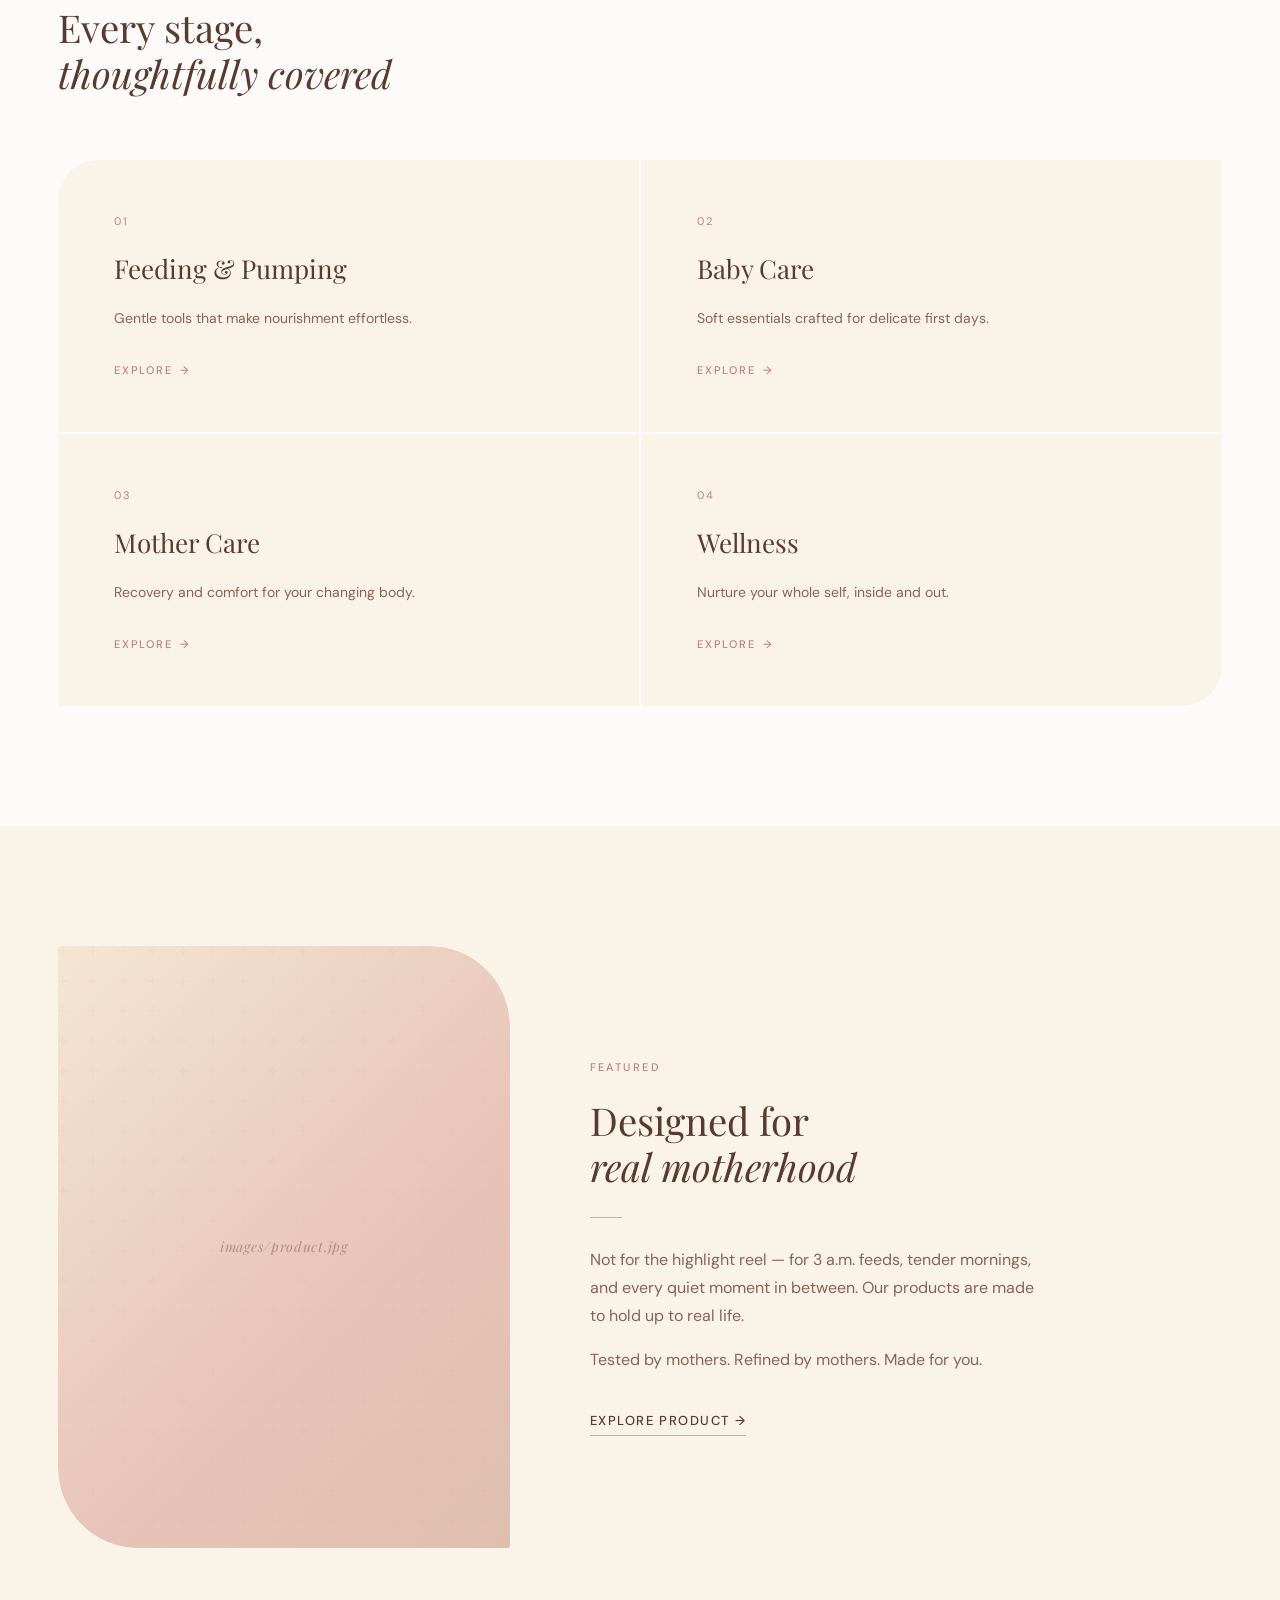
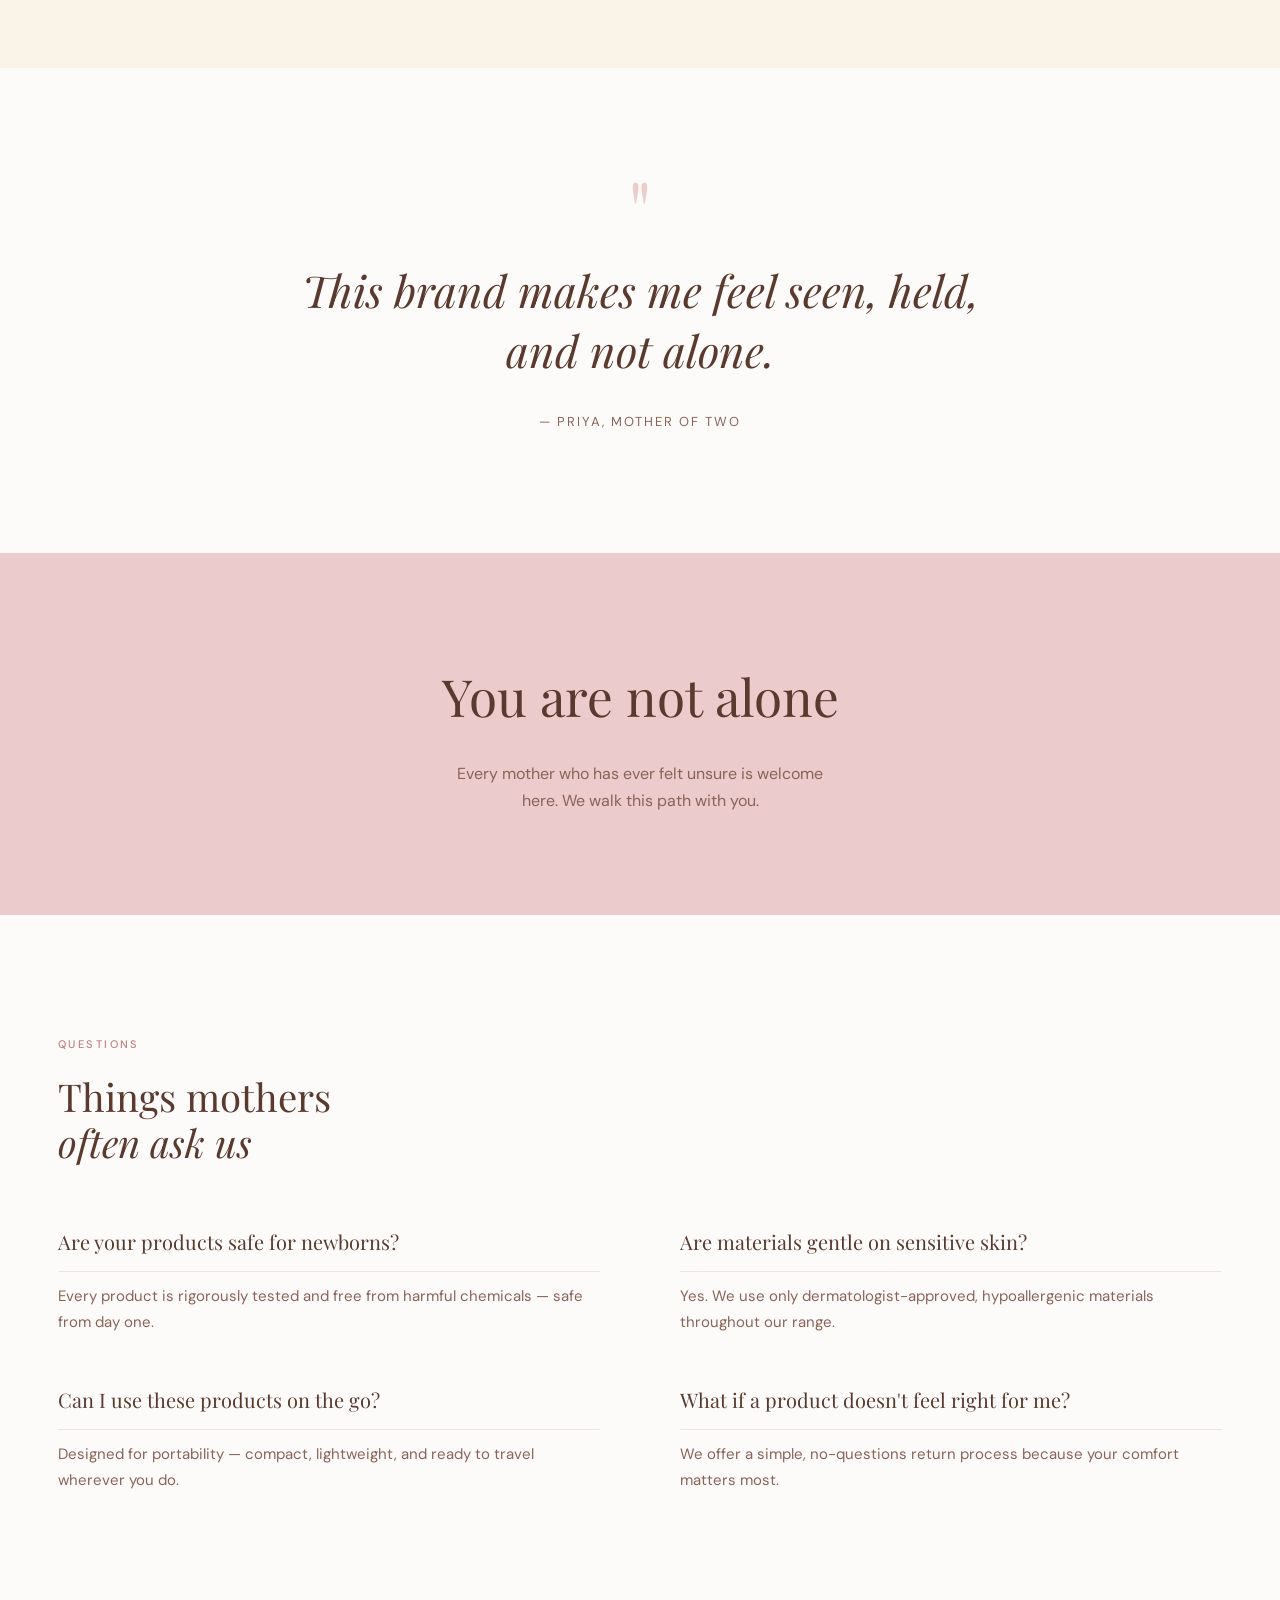
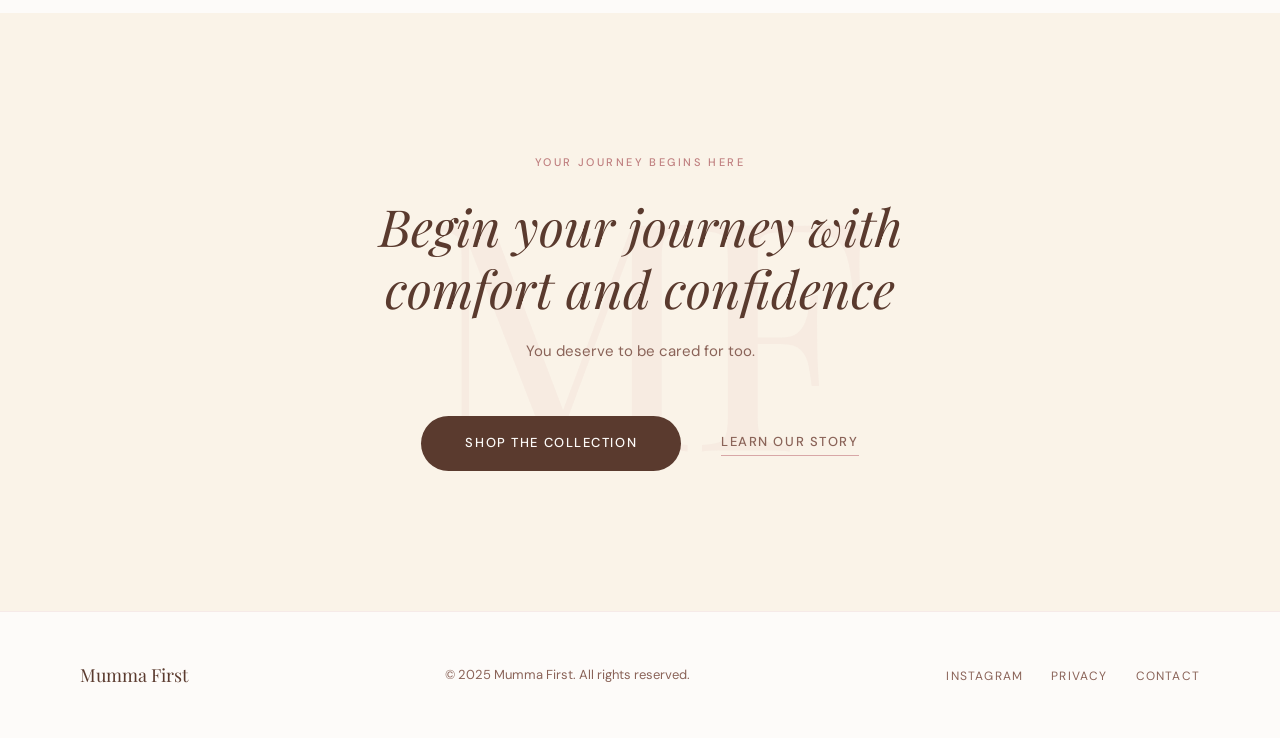
==== commit 14cb446c: "index.html" ====
--- a/index.html
+++ b/index.html
@@ -50,7 +50,7 @@
     <div class="story-grid">
       <div class="story-image reveal">
         <div class="img-placeholder">
-          <span class="img-placeholder-inner">images/story.jpg</span>
+          <span class="img-placeholder-inner">story.jpg</span>
         </div>
       </div>
       <div class="story-text reveal reveal-delay-1">
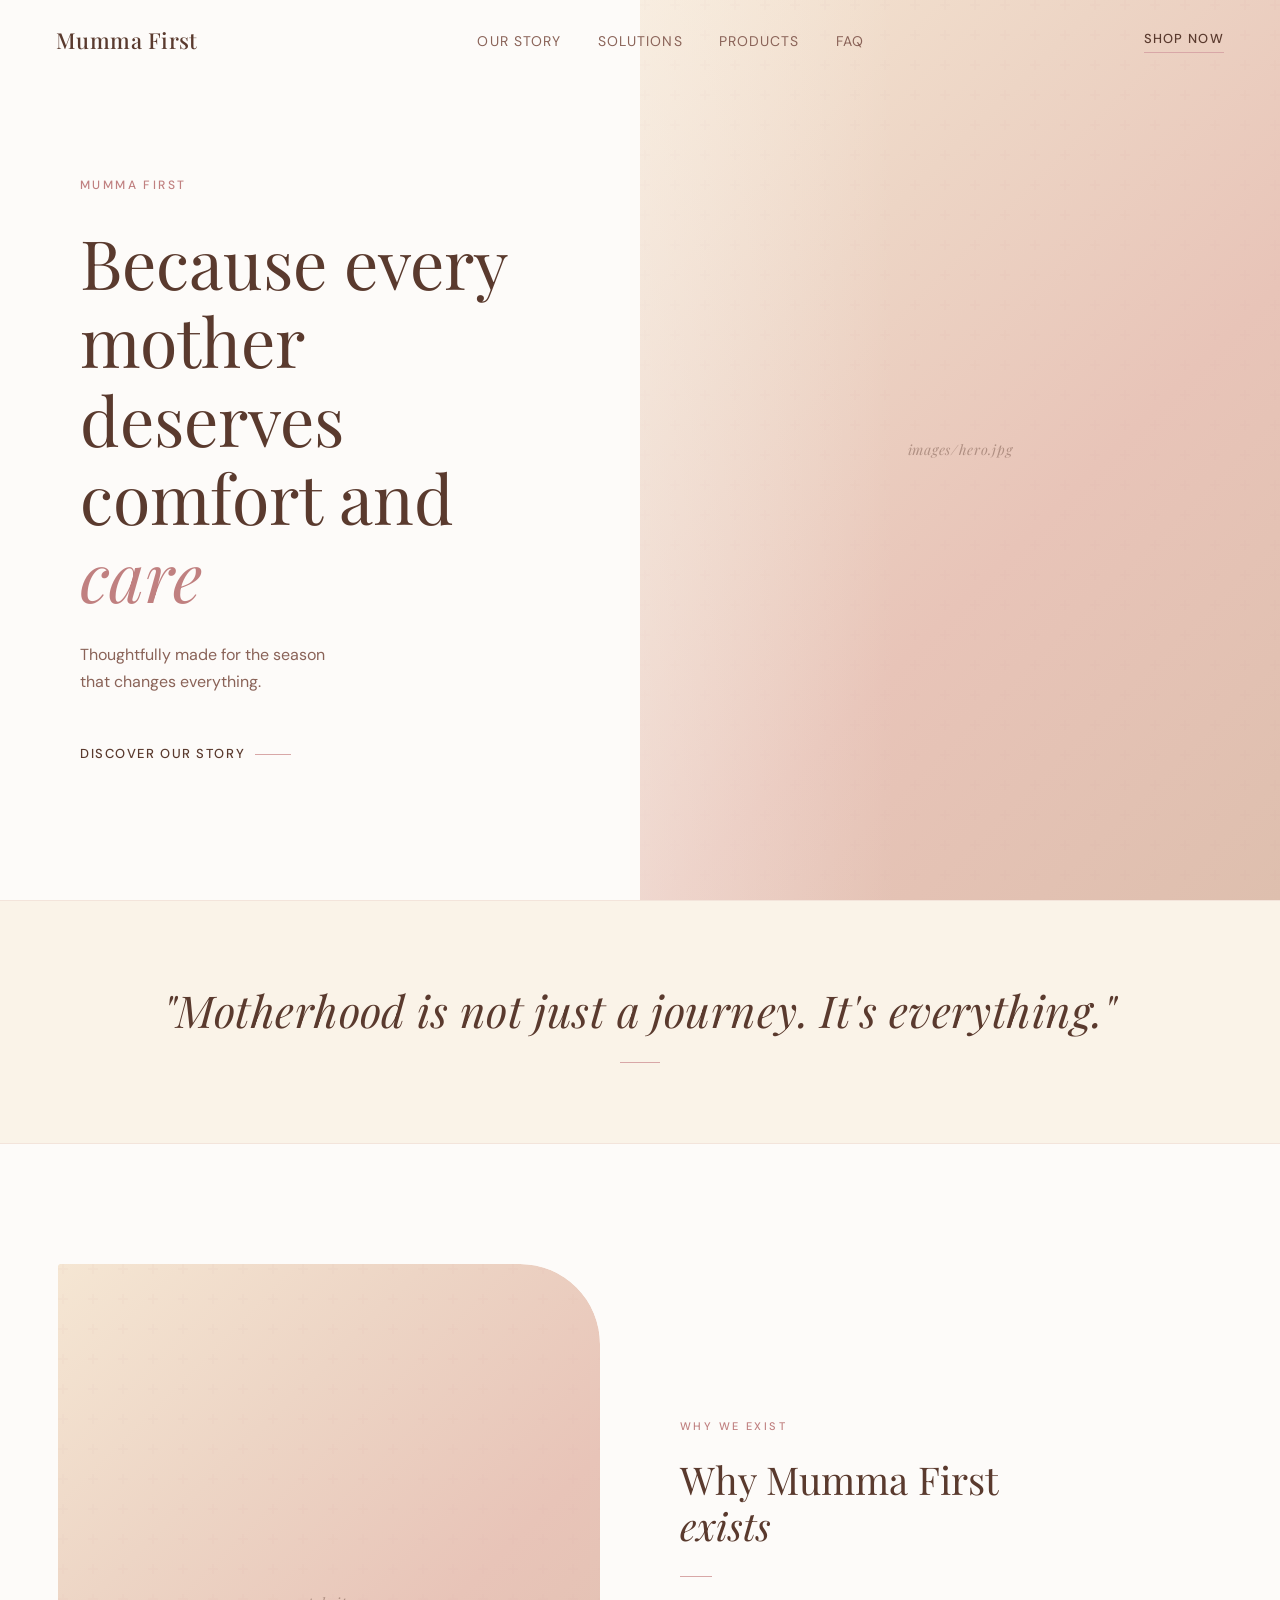
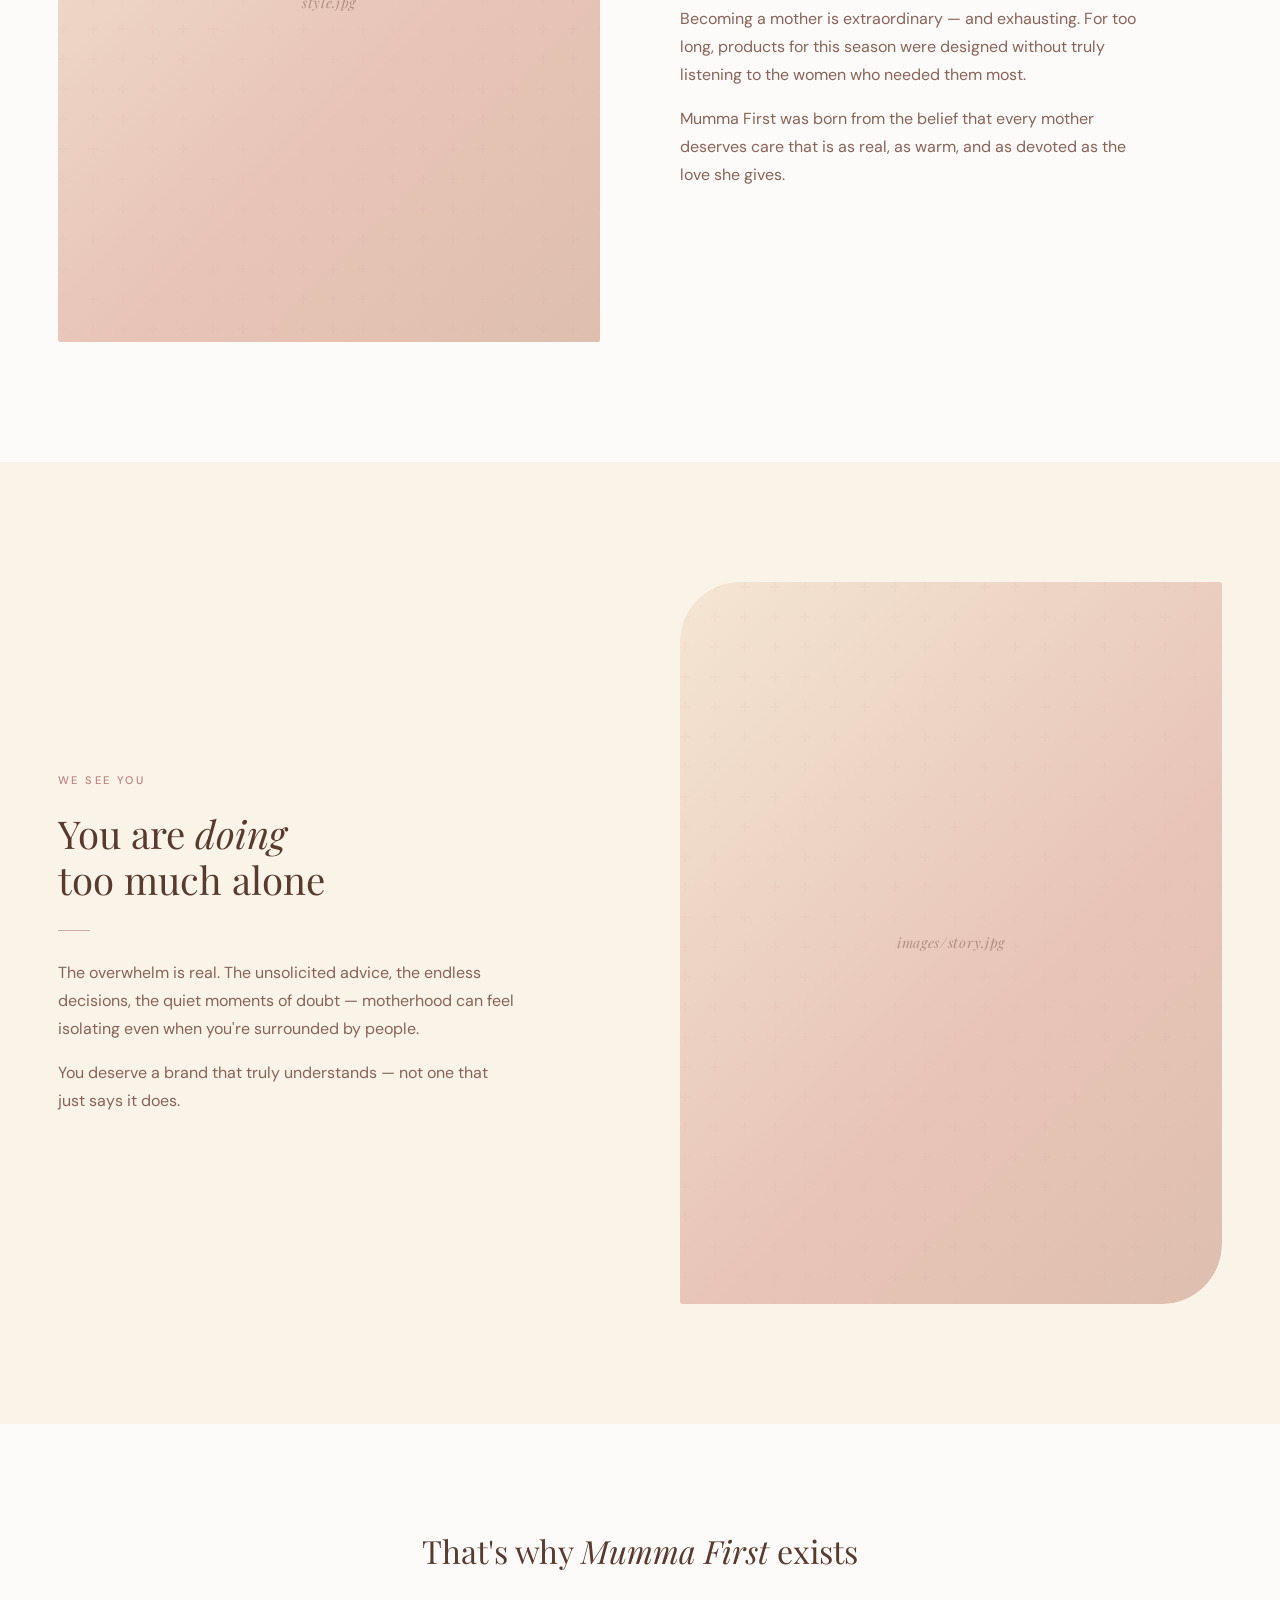
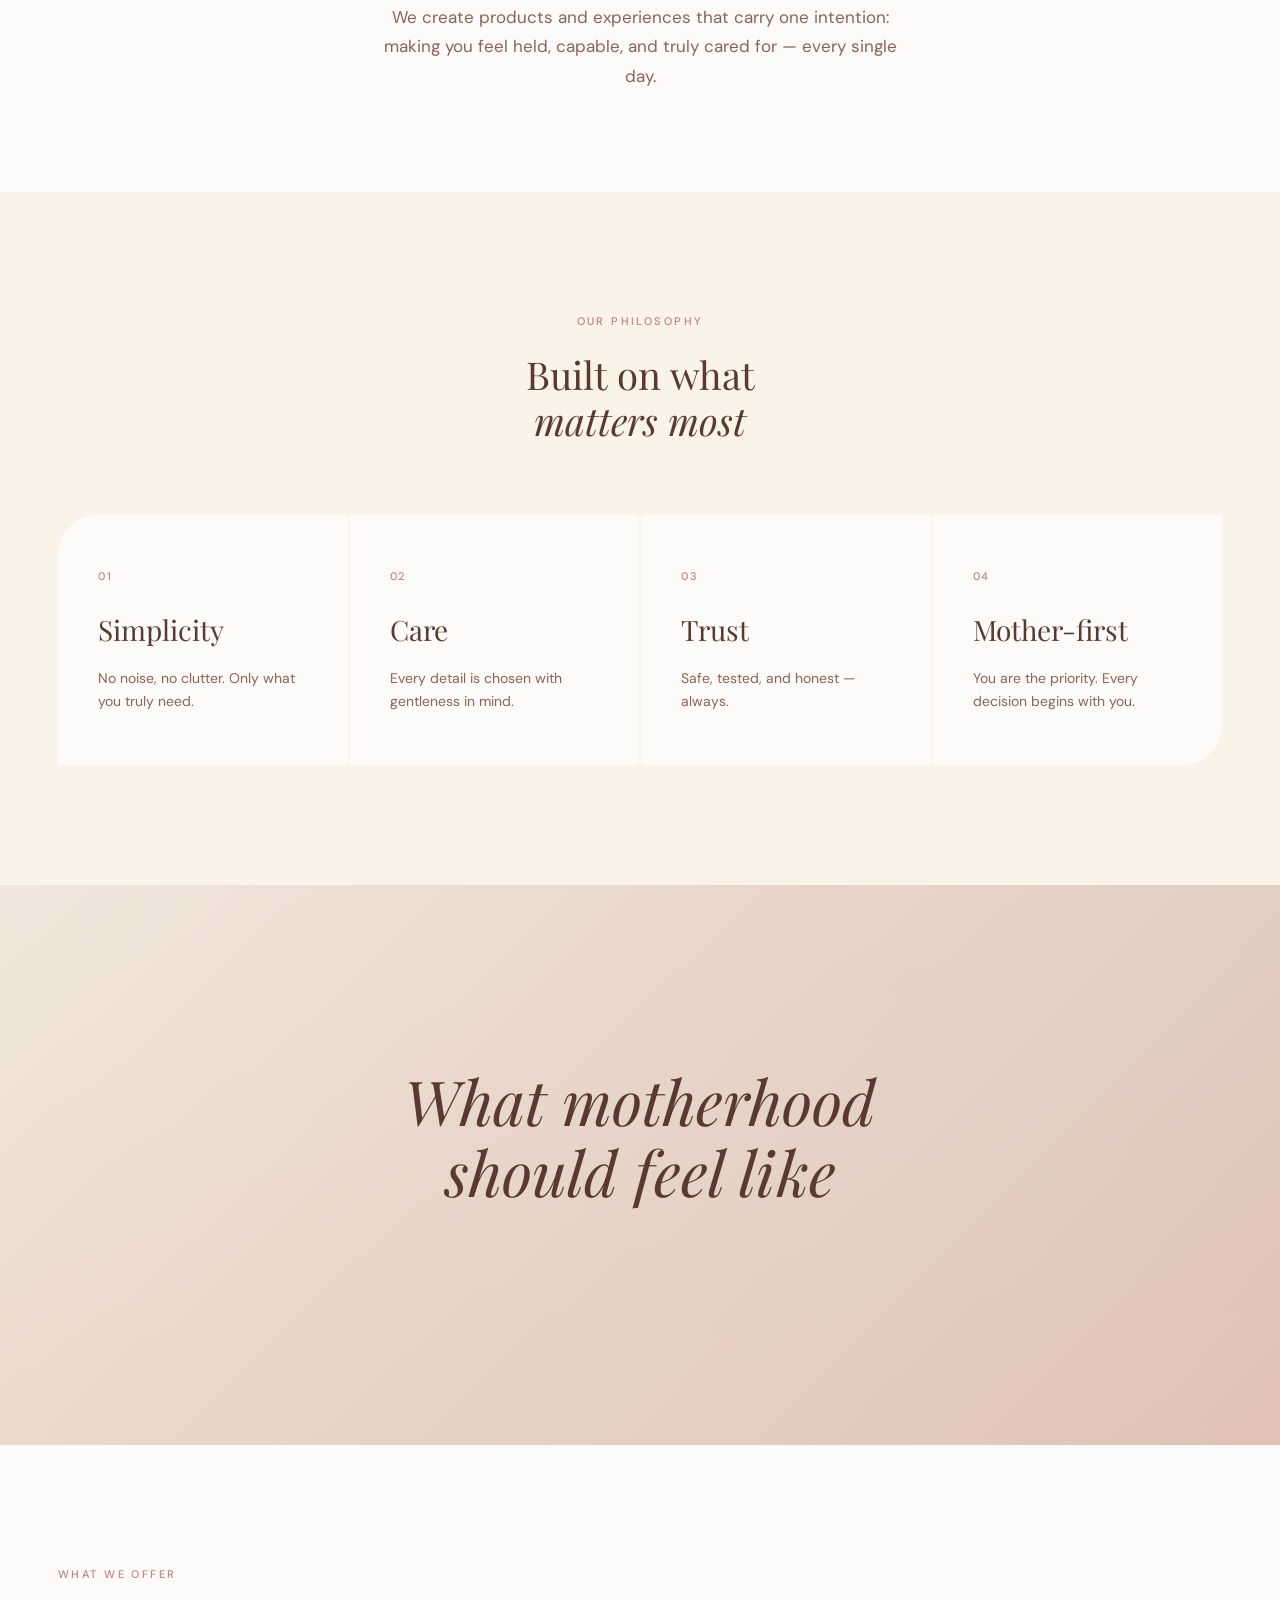
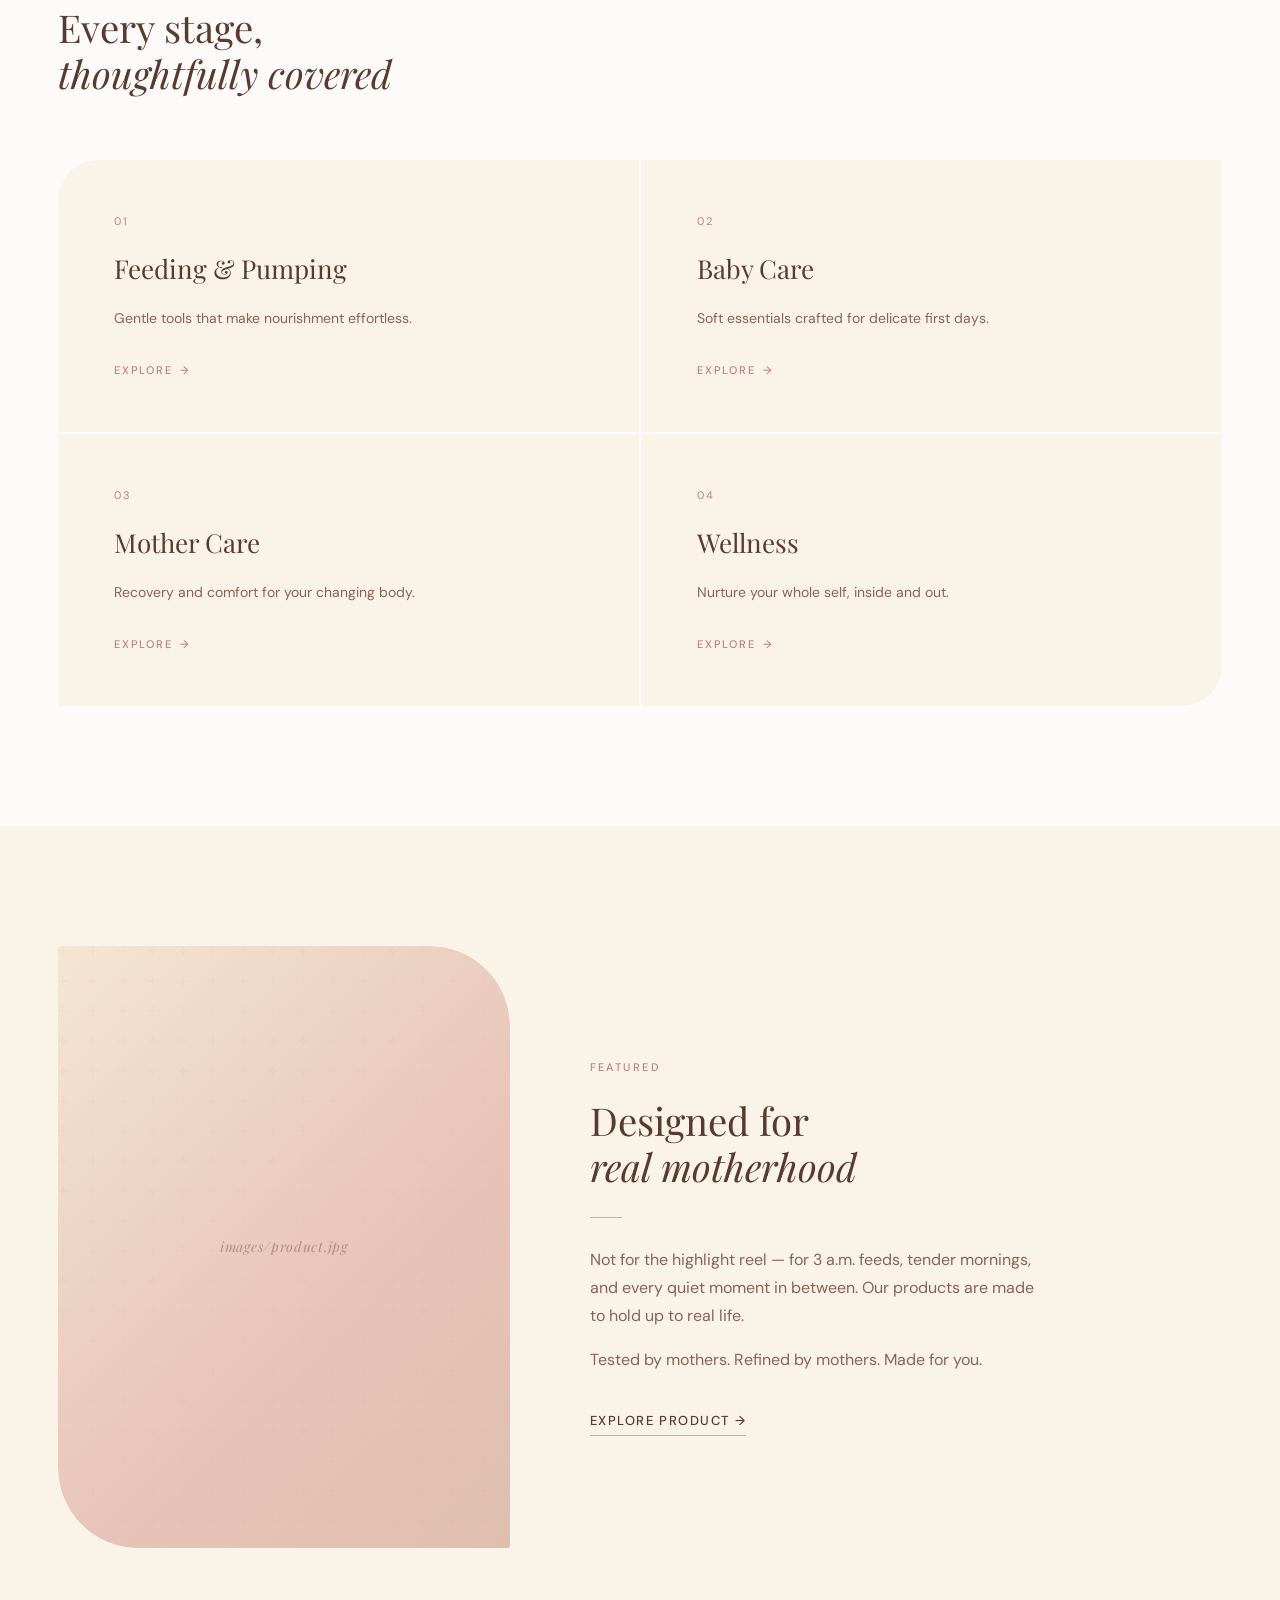
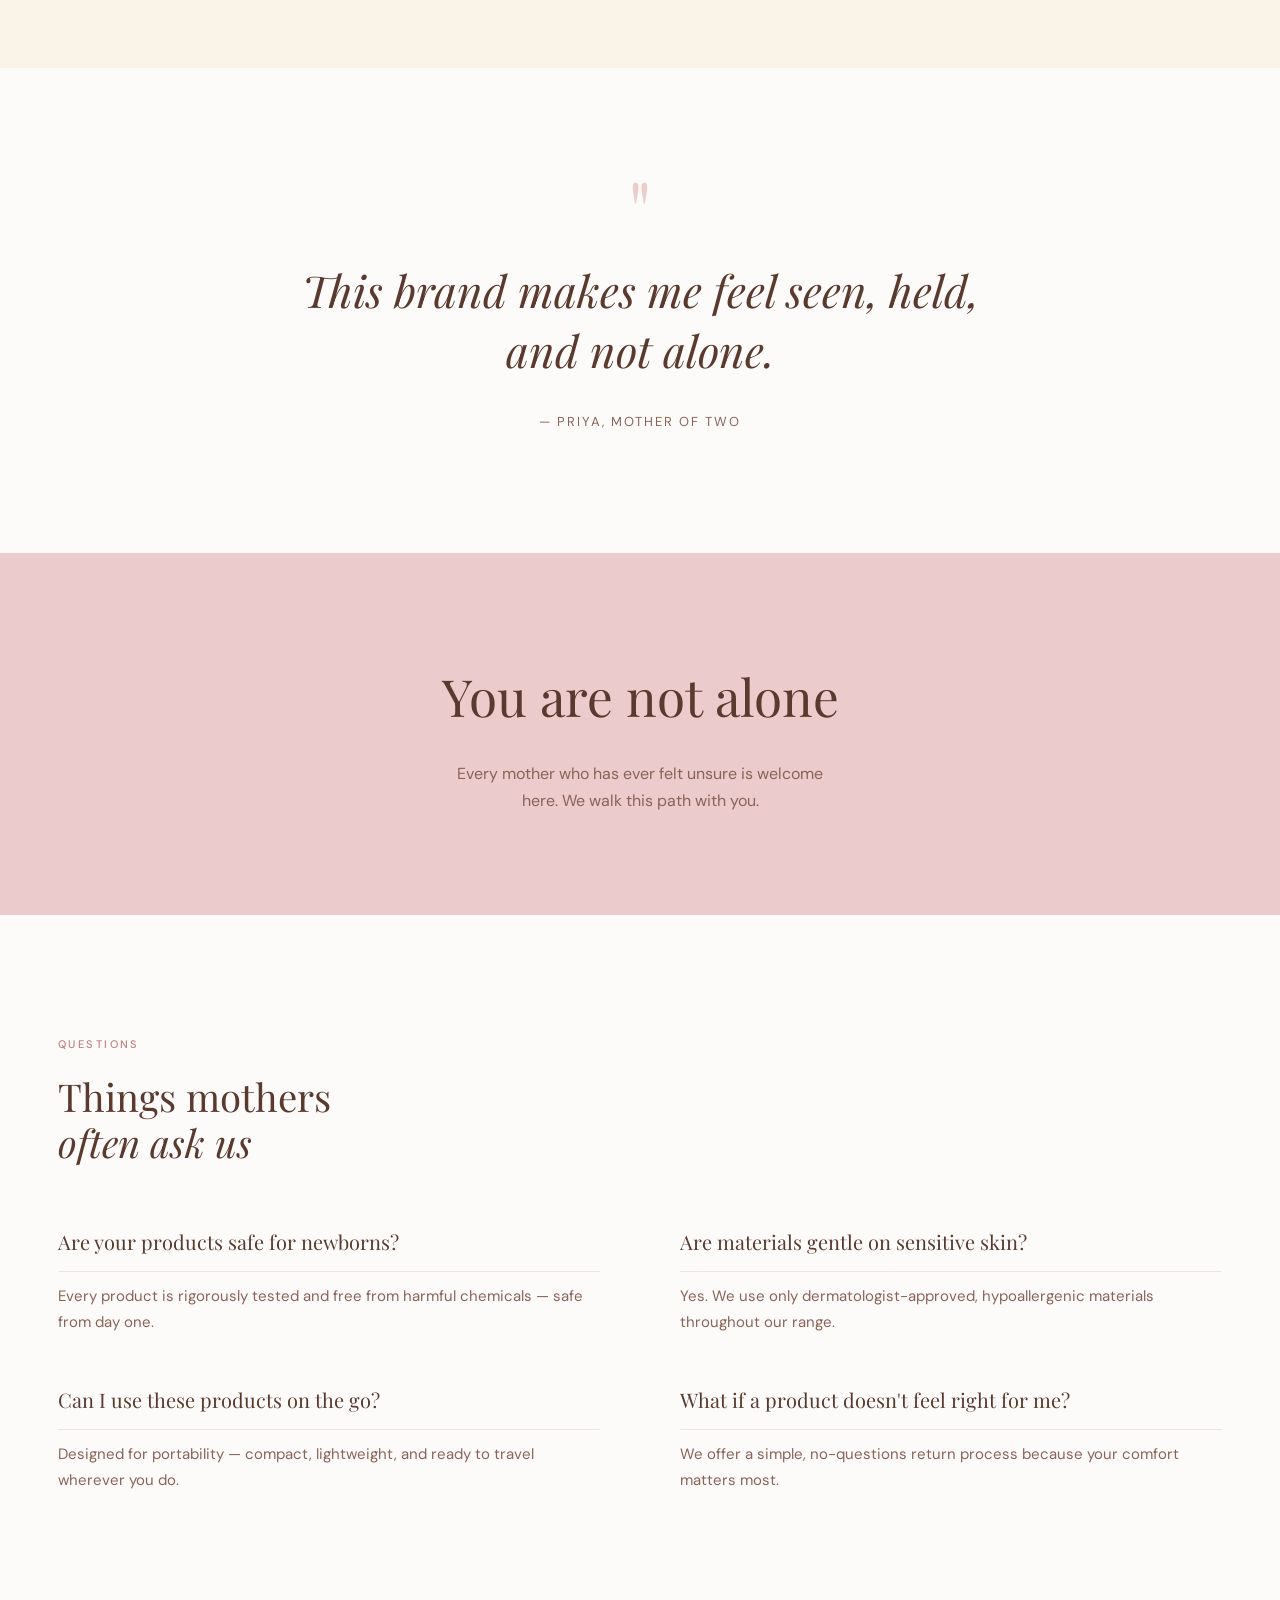
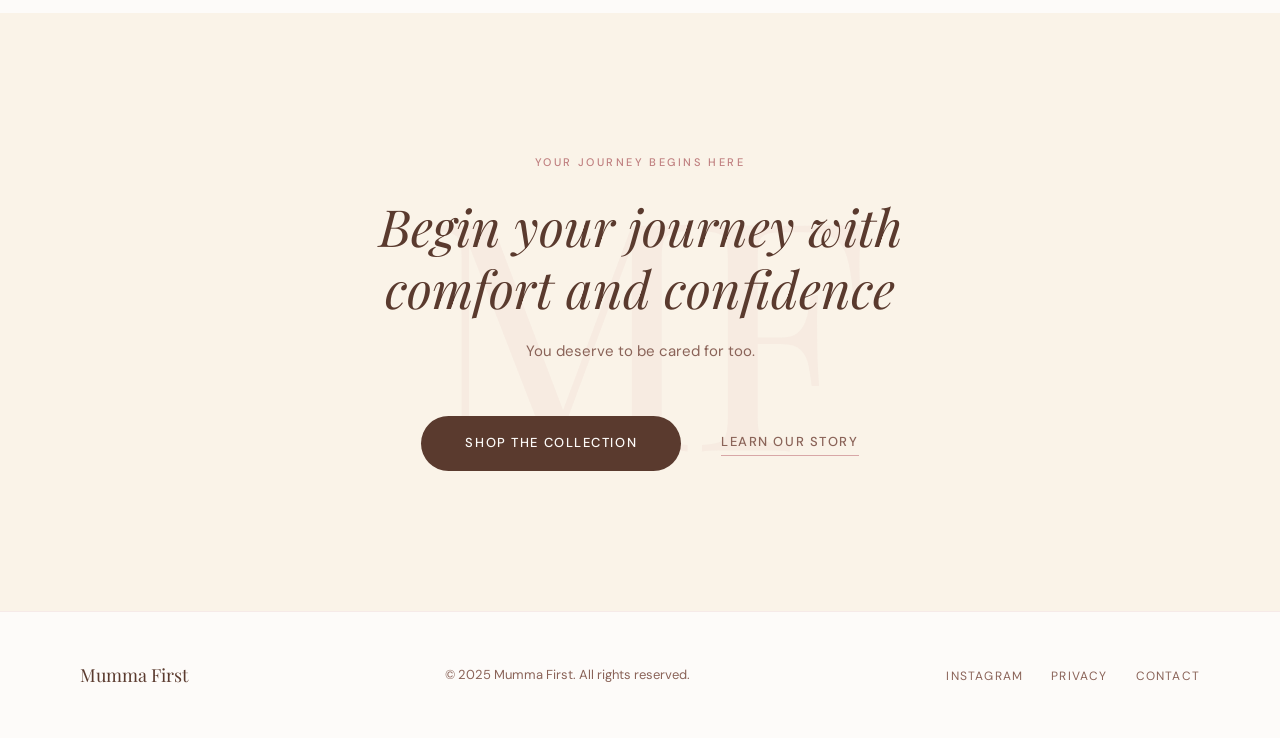
==== commit ca2a4a50: "index.html" ====
--- a/index.html
+++ b/index.html
@@ -50,7 +50,7 @@
     <div class="story-grid">
       <div class="story-image reveal">
         <div class="img-placeholder">
-          <span class="img-placeholder-inner">story.jpg</span>
+          <span class="img-placeholder-inner">style.jpg</span>
         </div>
       </div>
       <div class="story-text reveal reveal-delay-1">
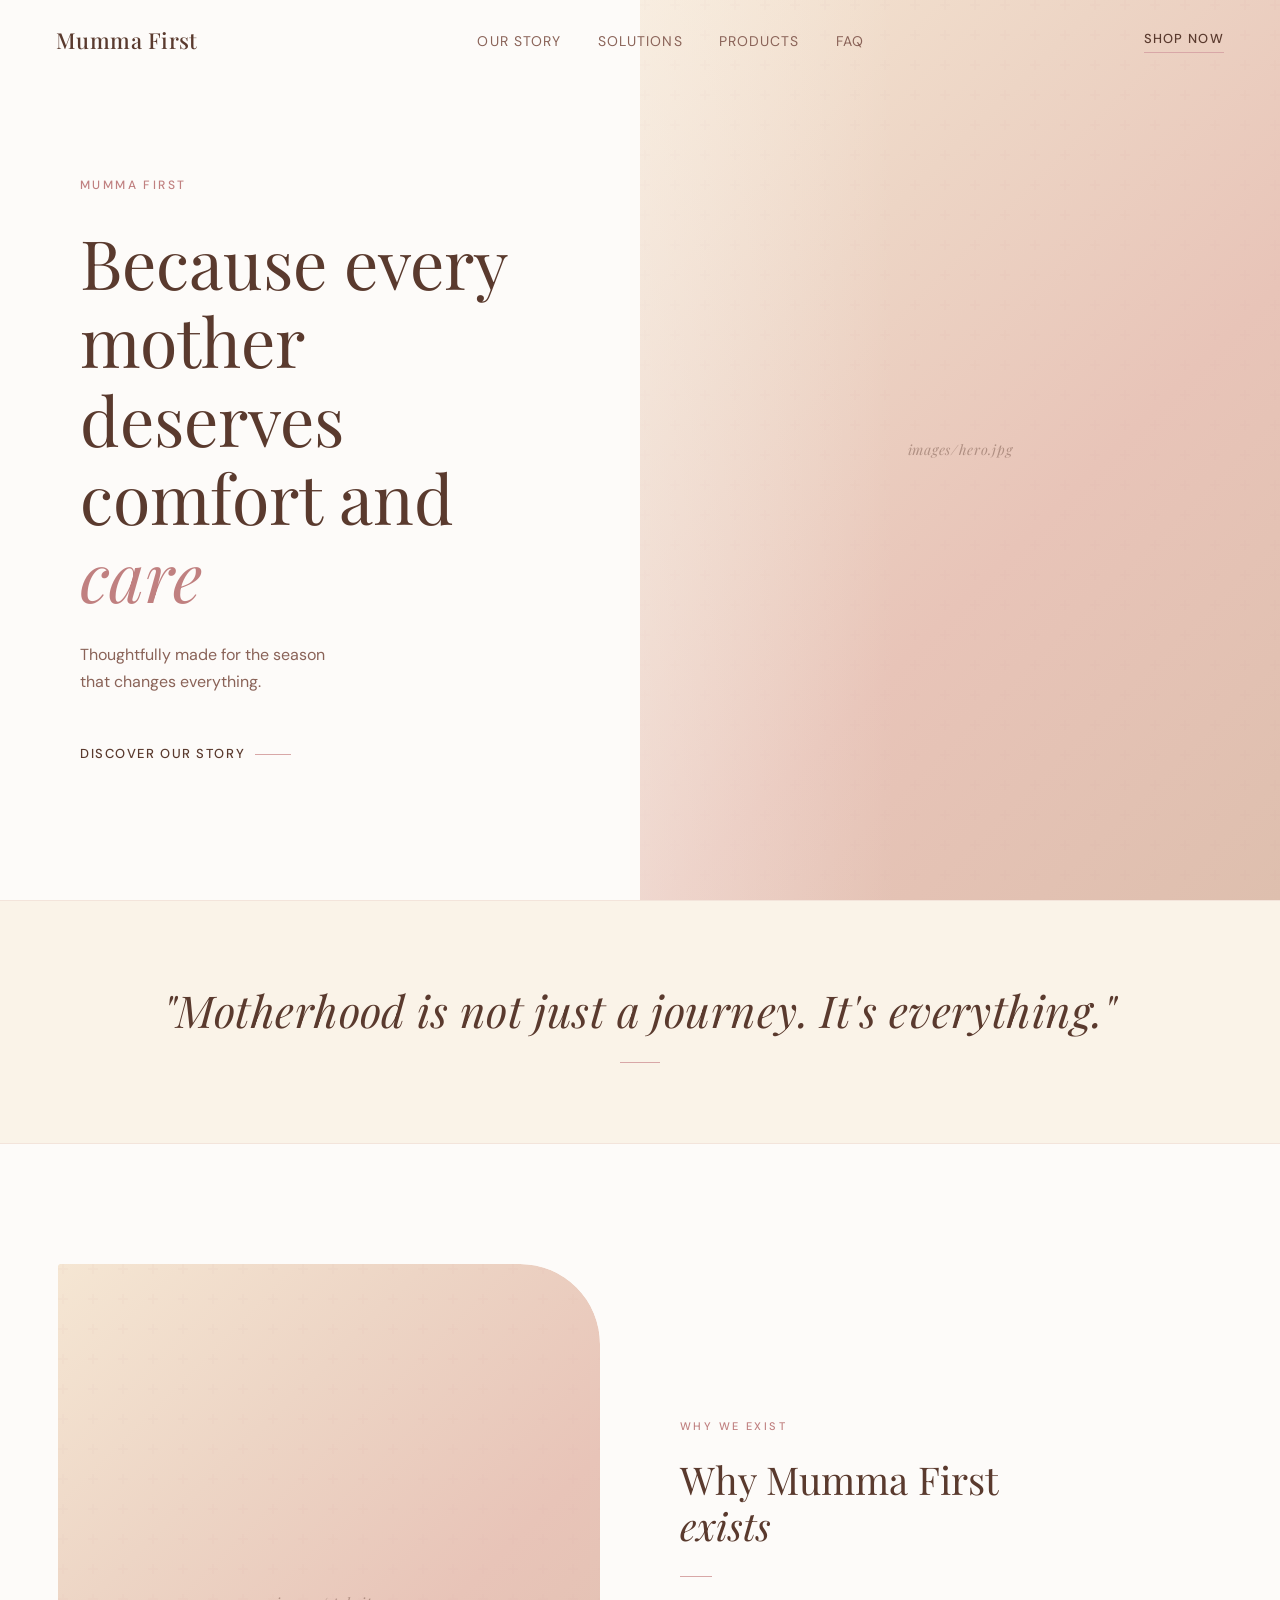
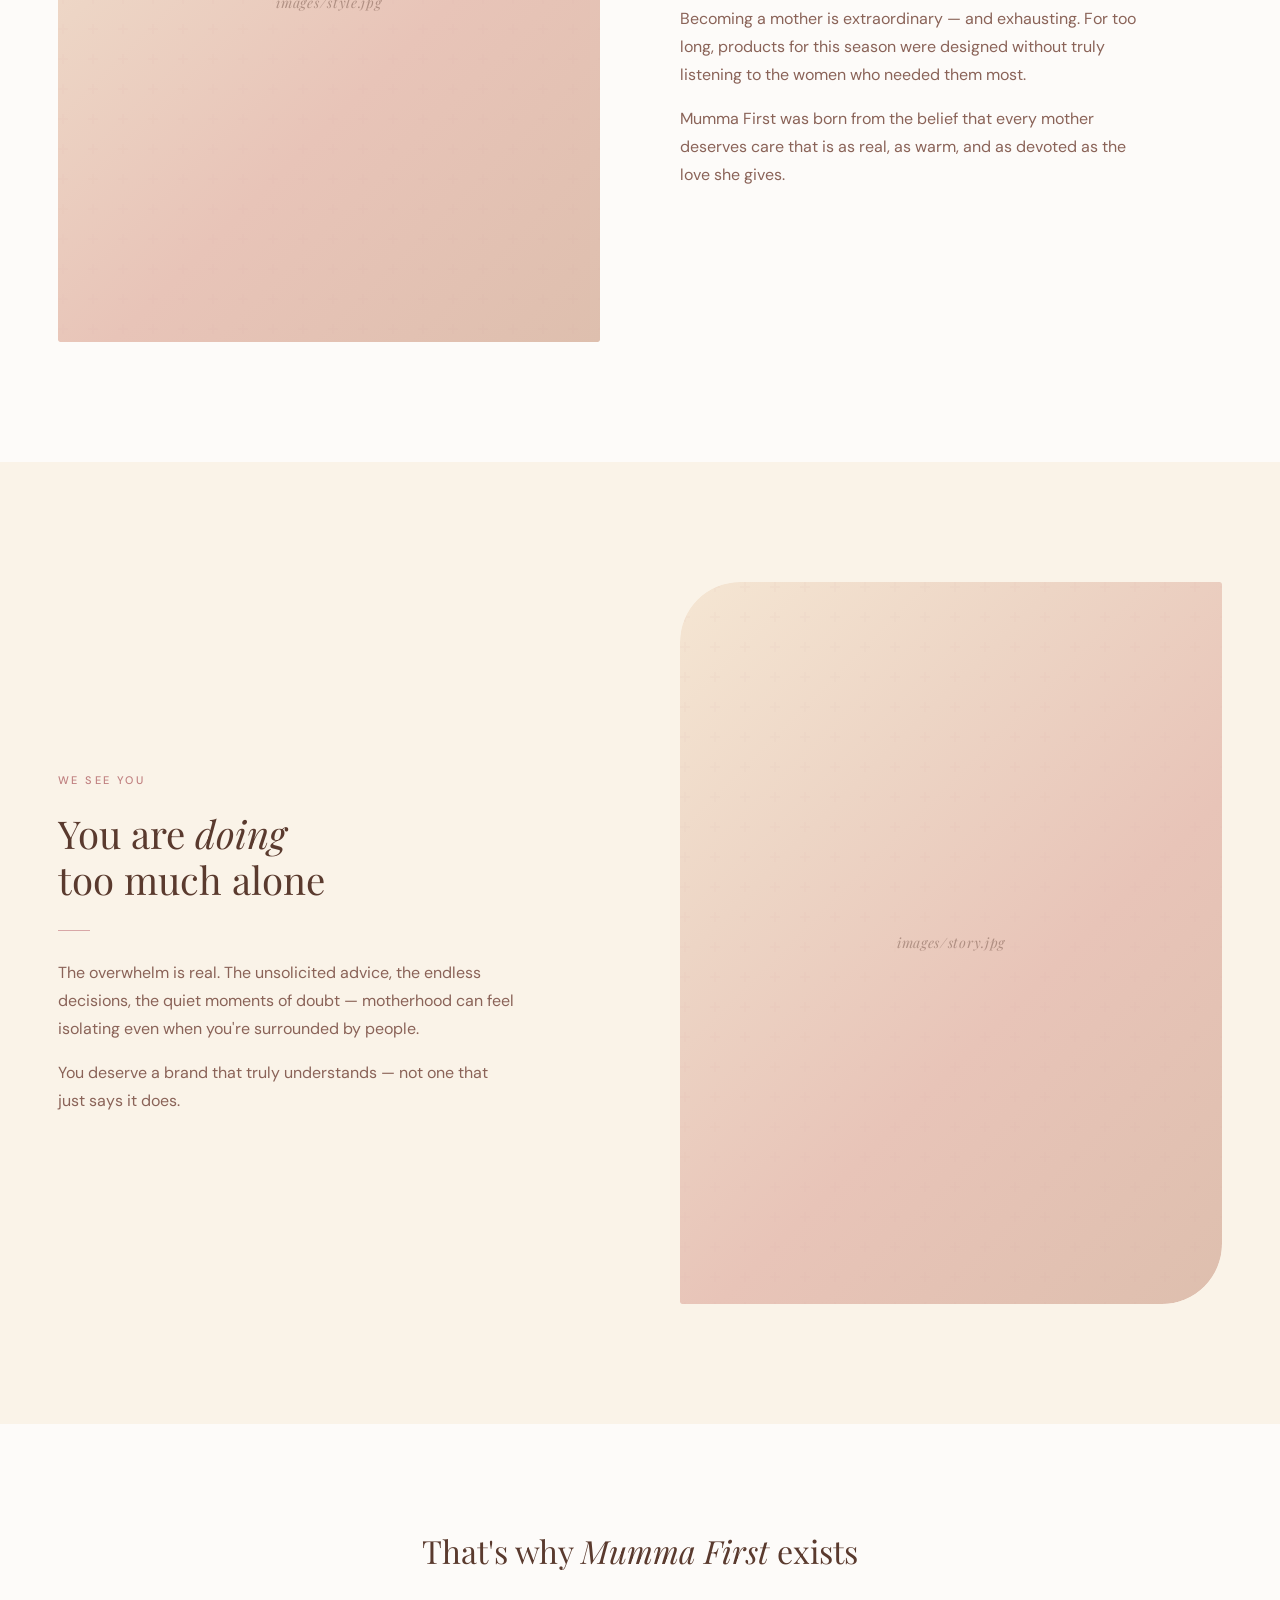
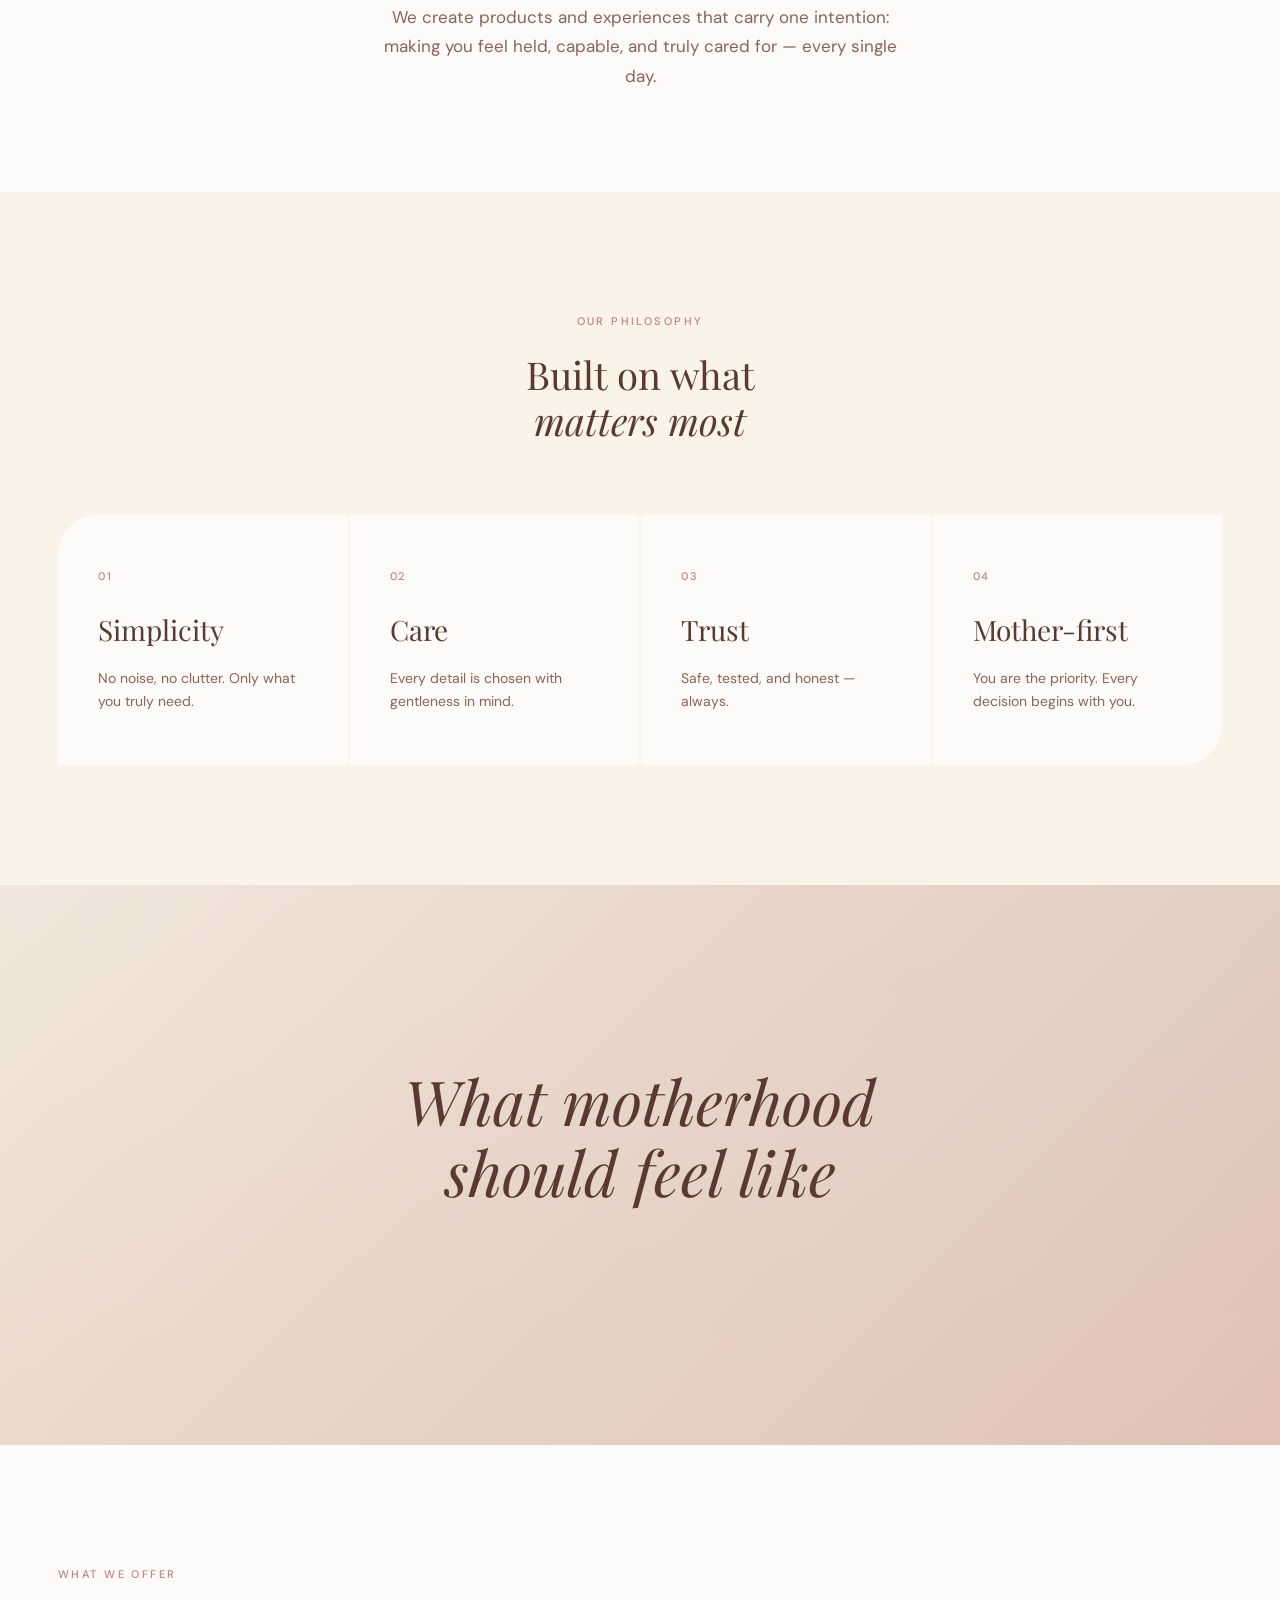
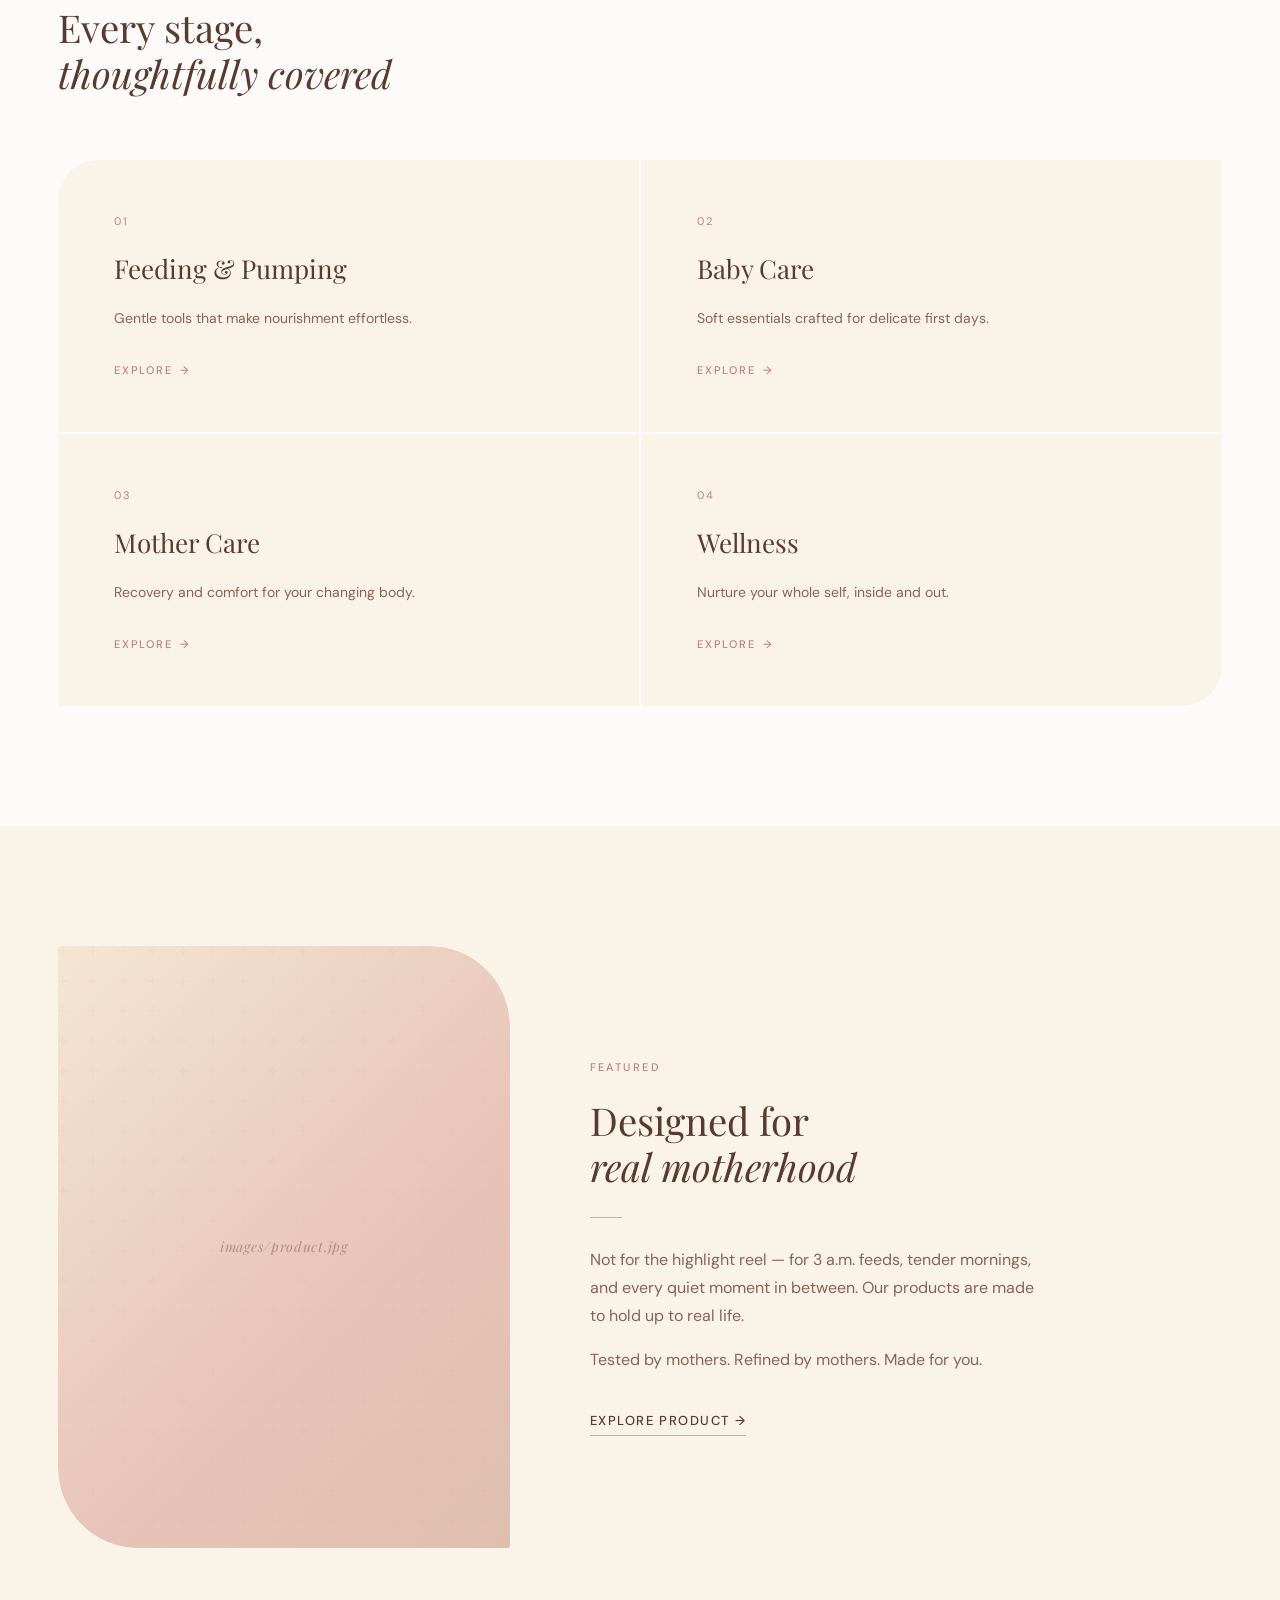
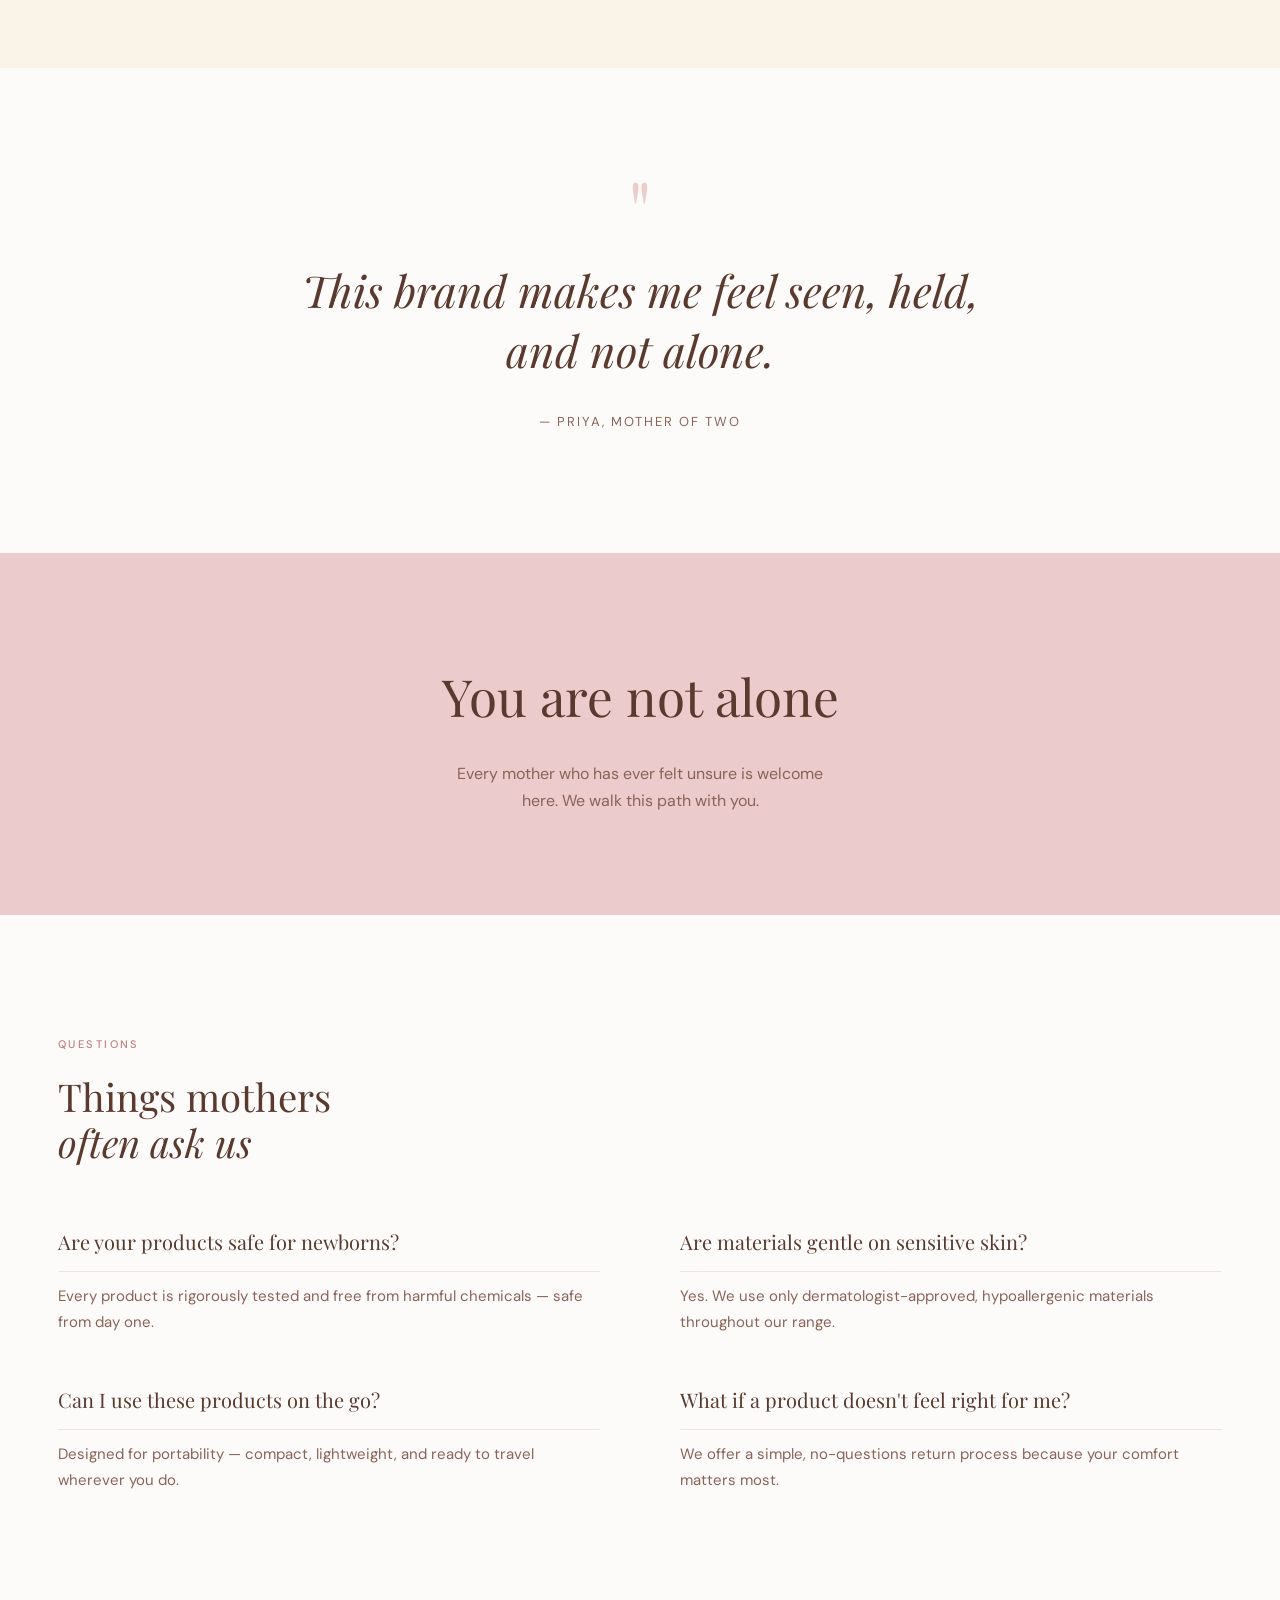
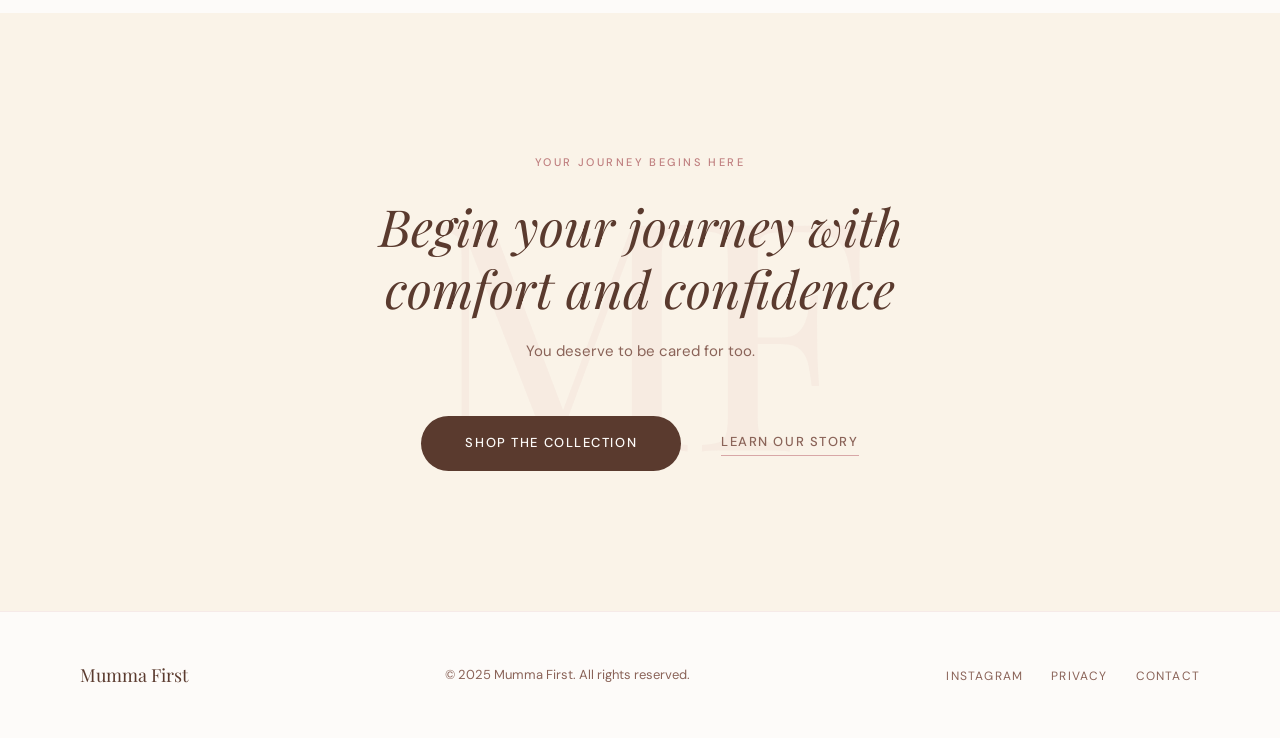
==== commit 9a3099fb: "index.html" ====
--- a/index.html
+++ b/index.html
@@ -50,7 +50,7 @@
     <div class="story-grid">
       <div class="story-image reveal">
         <div class="img-placeholder">
-          <span class="img-placeholder-inner">style.jpg</span>
+          <span class="img-placeholder-inner">images/style.jpg</span>
         </div>
       </div>
       <div class="story-text reveal reveal-delay-1">
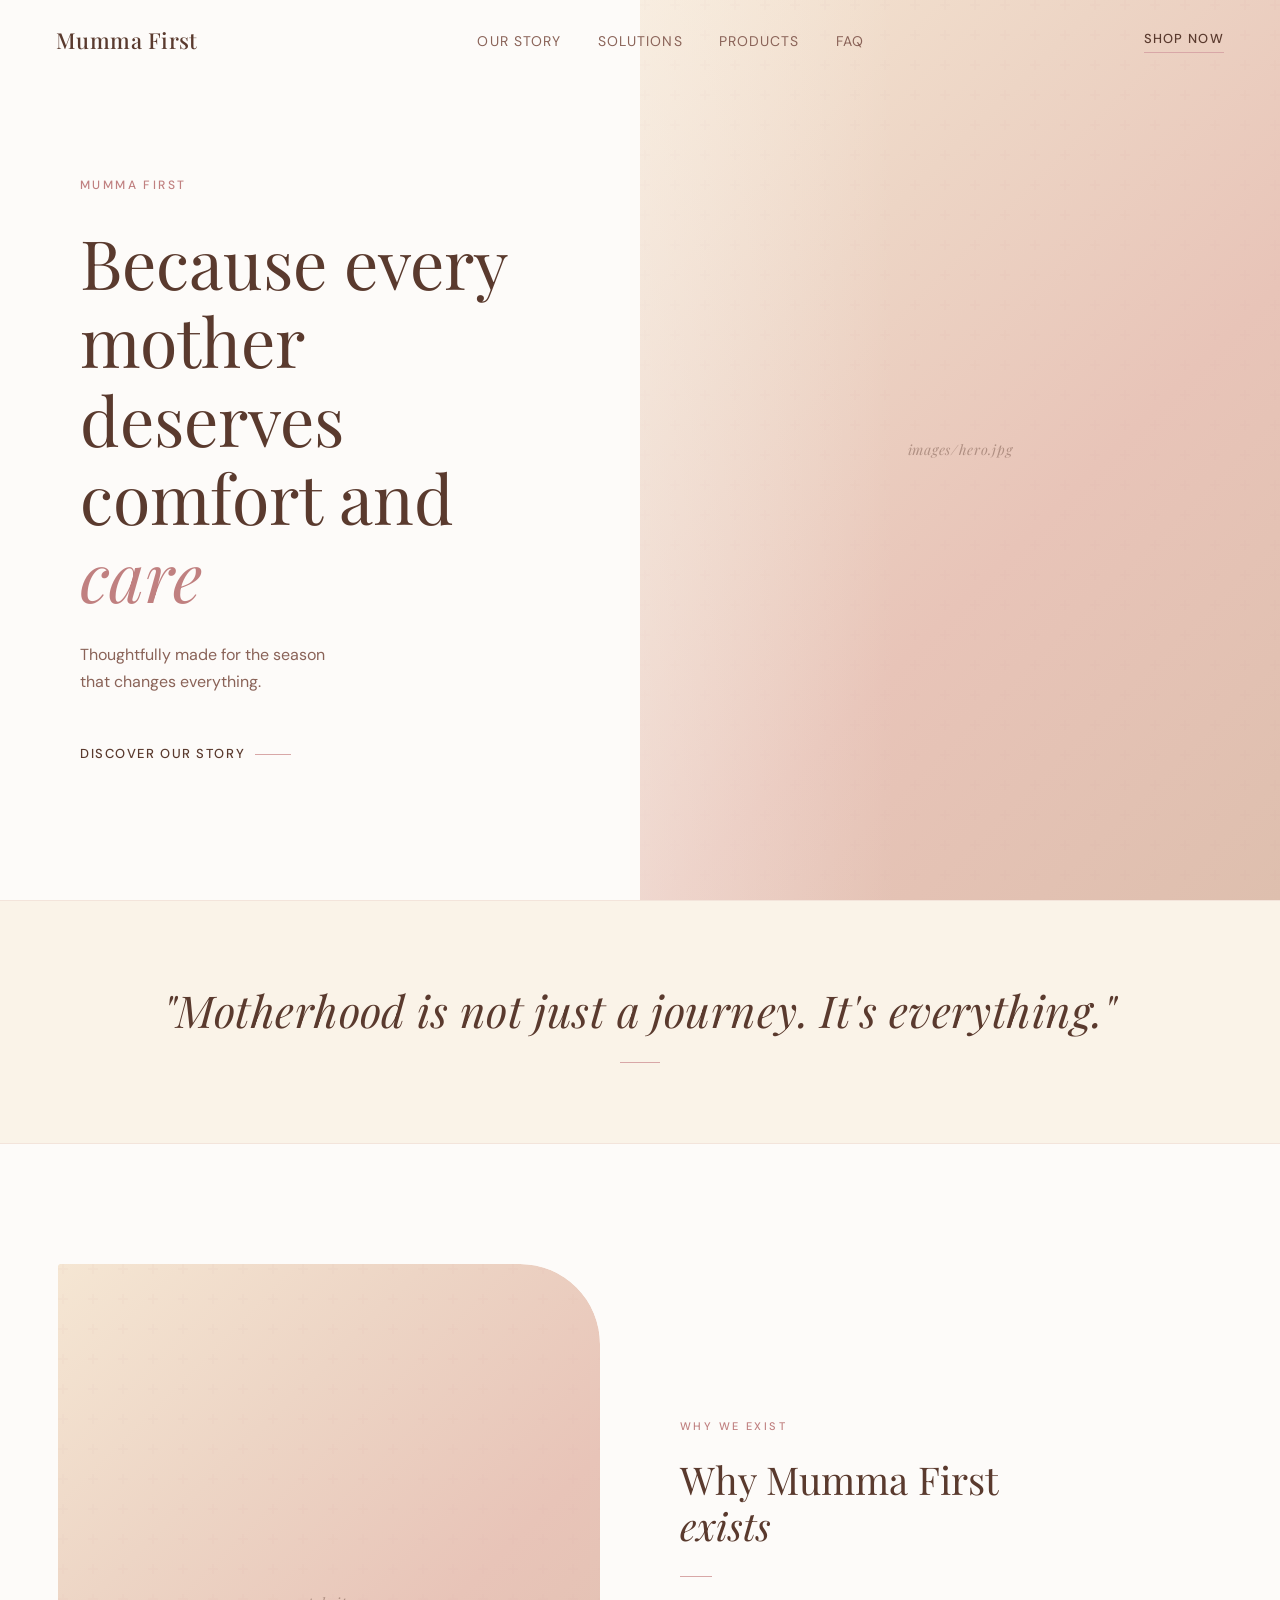
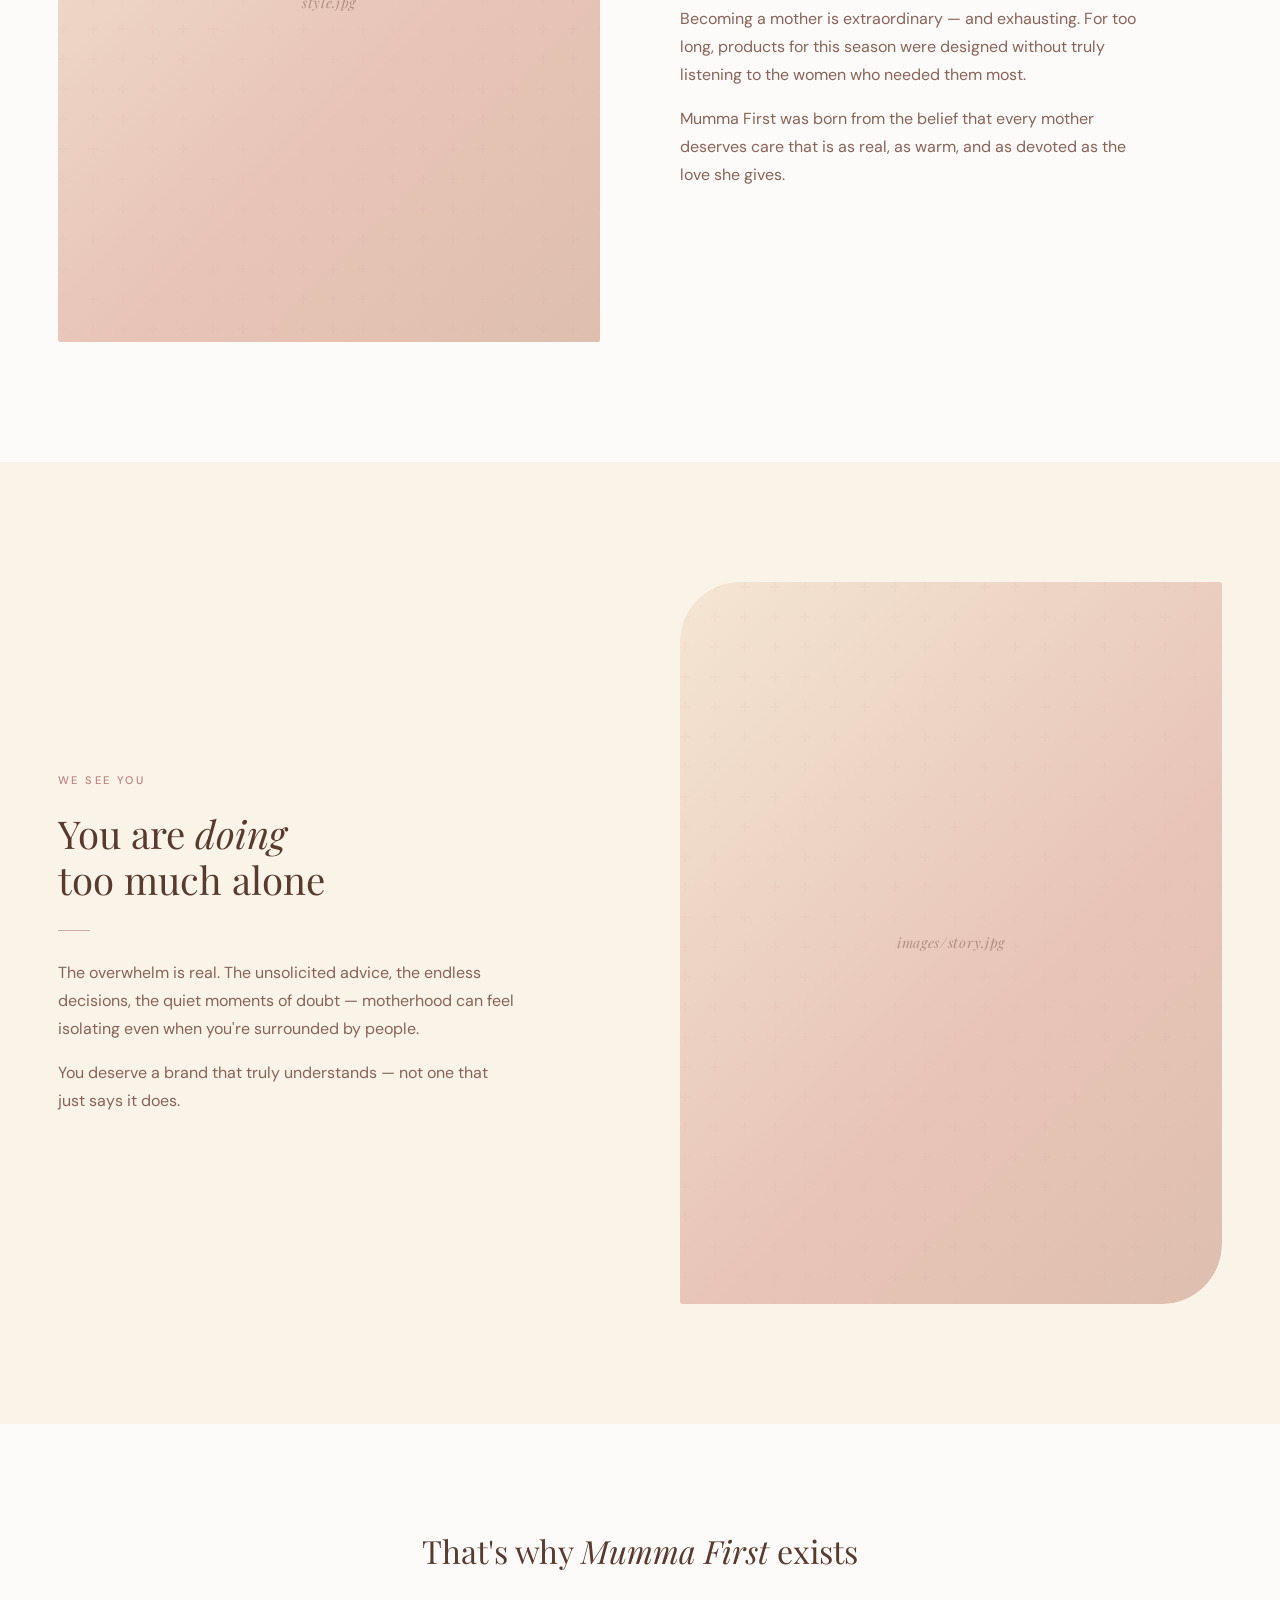
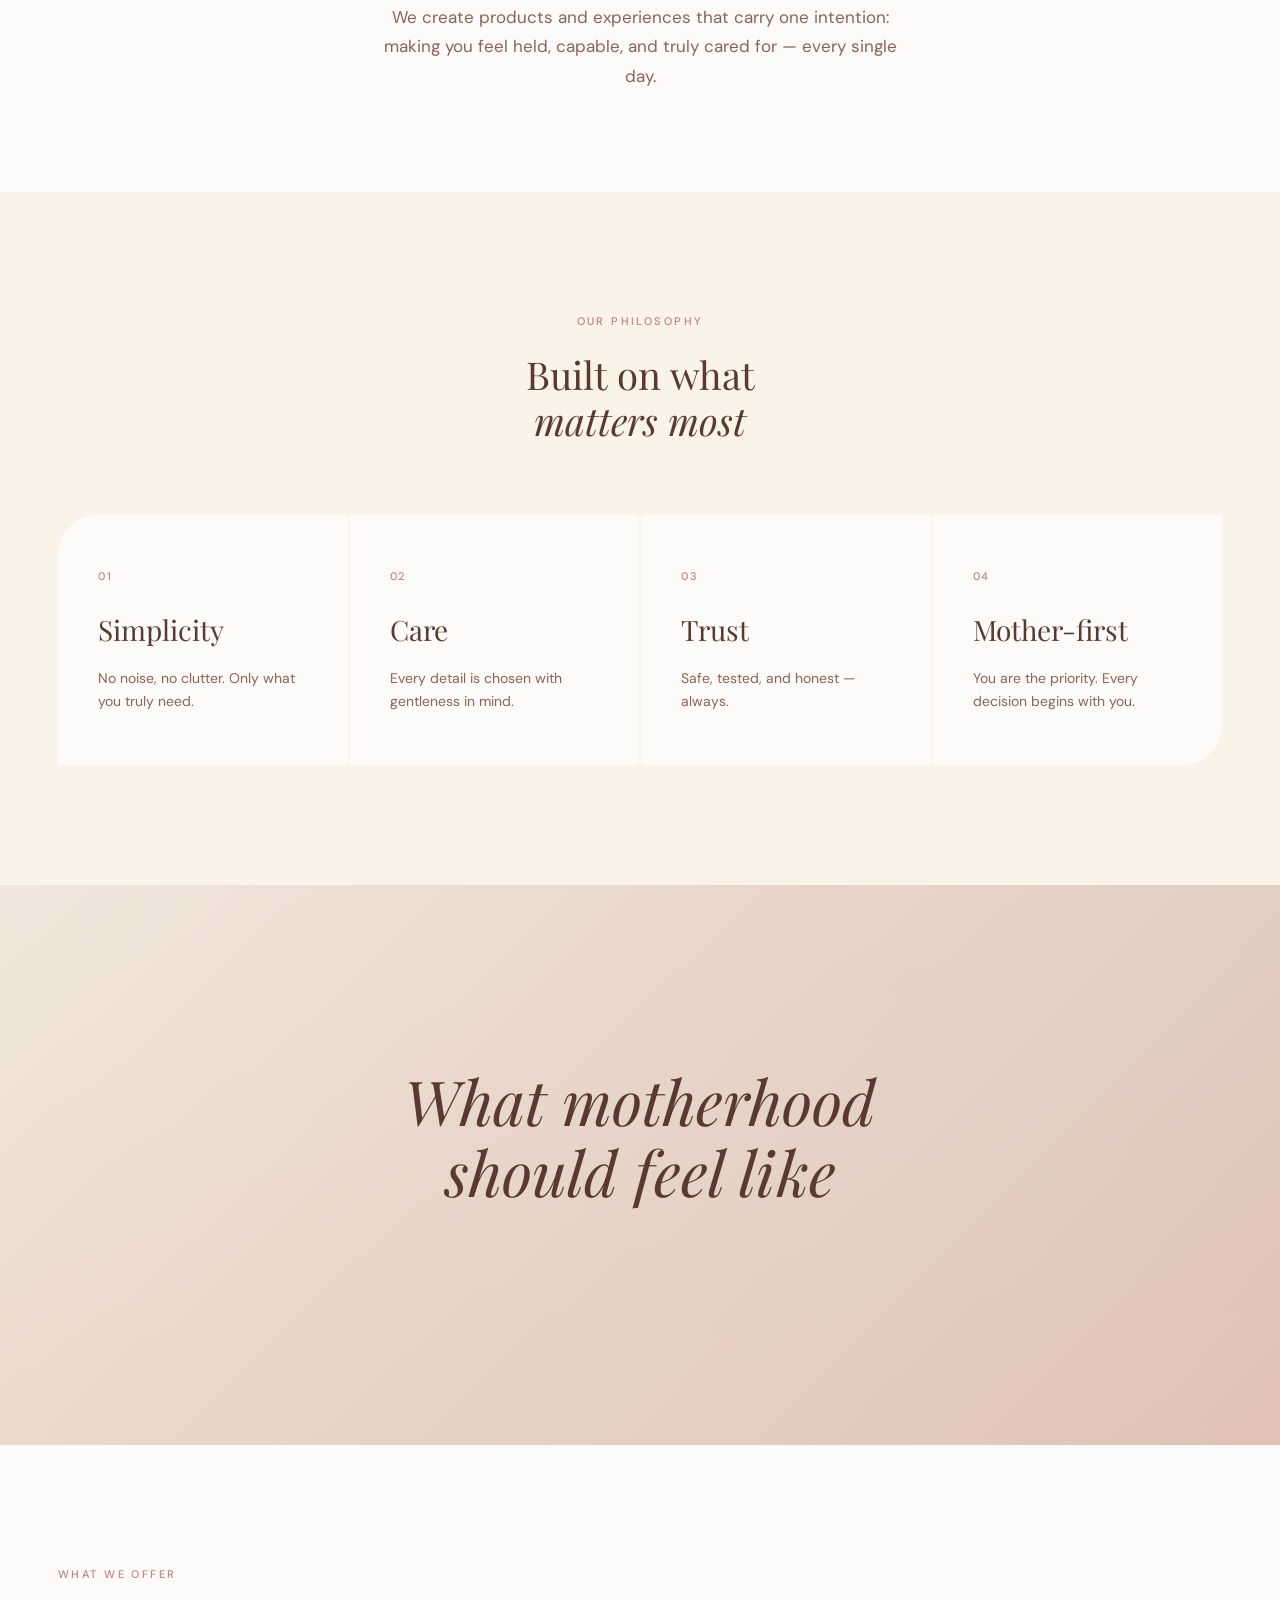
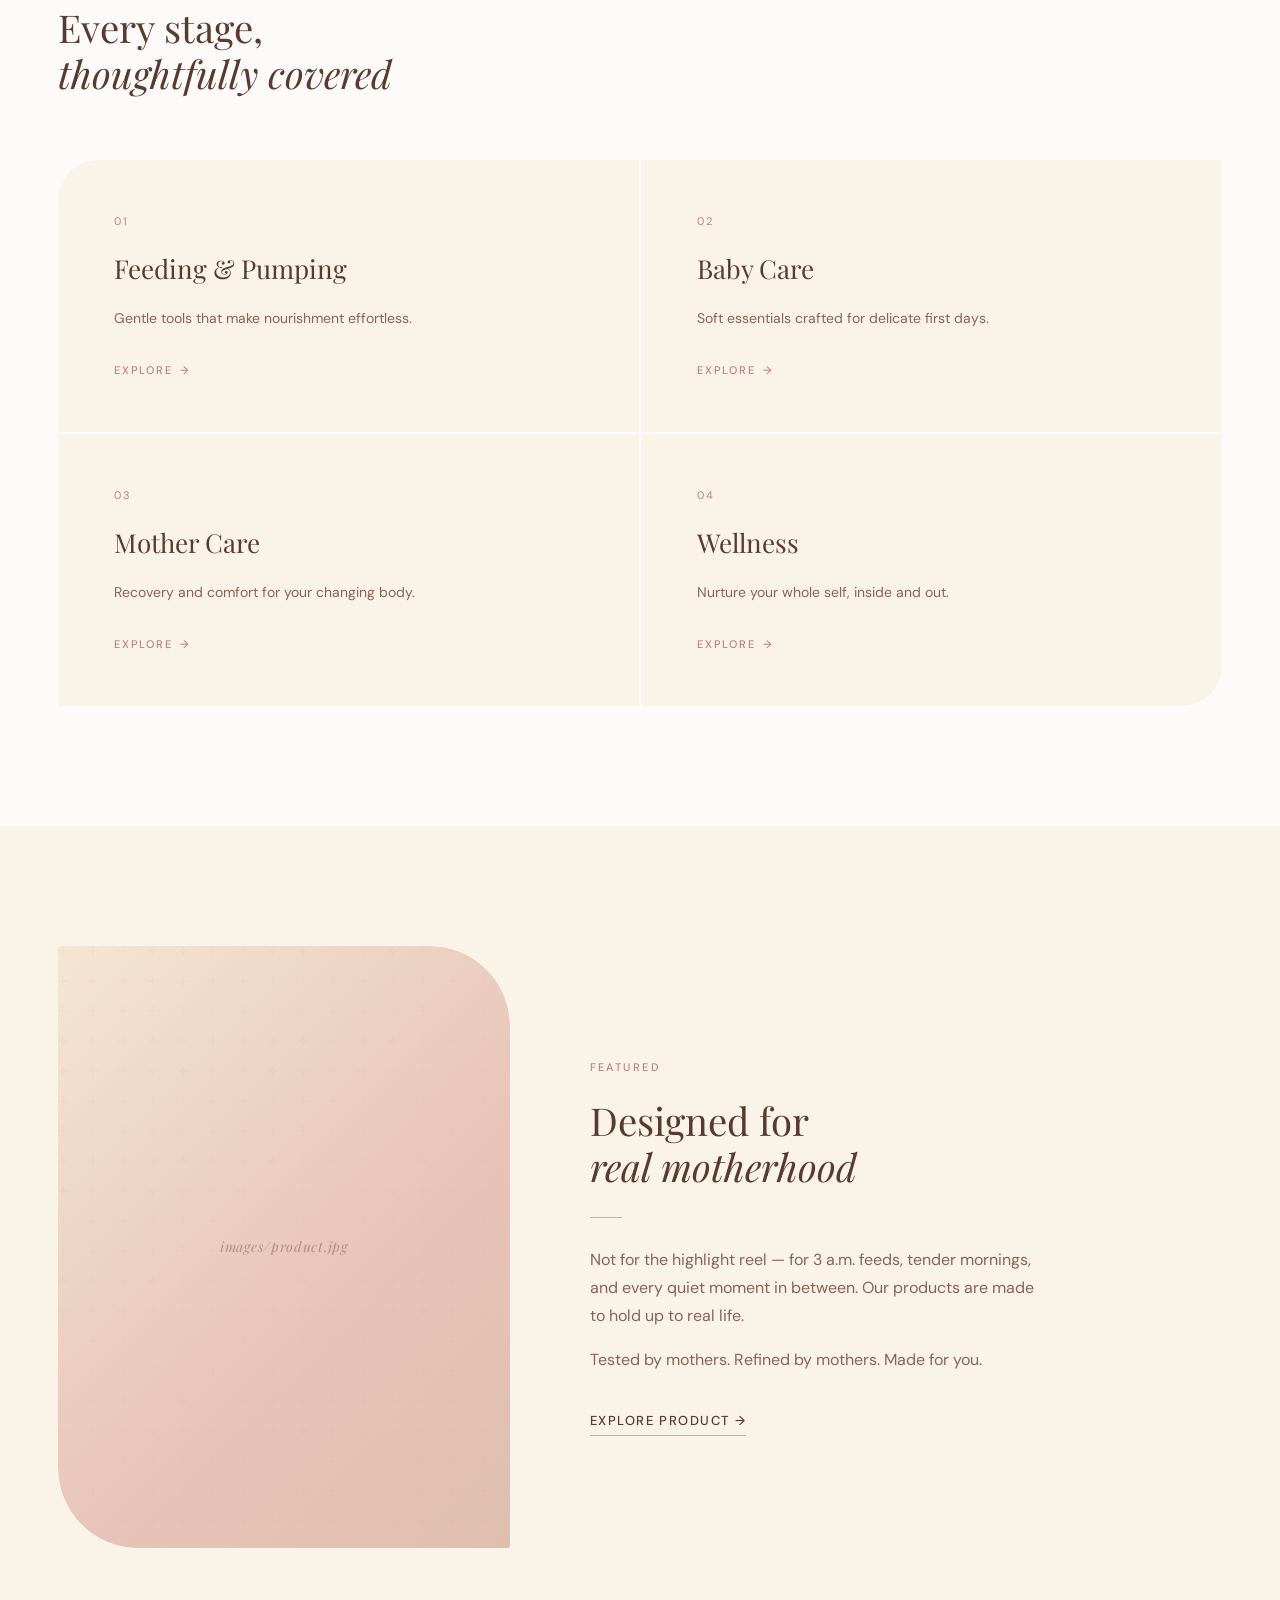
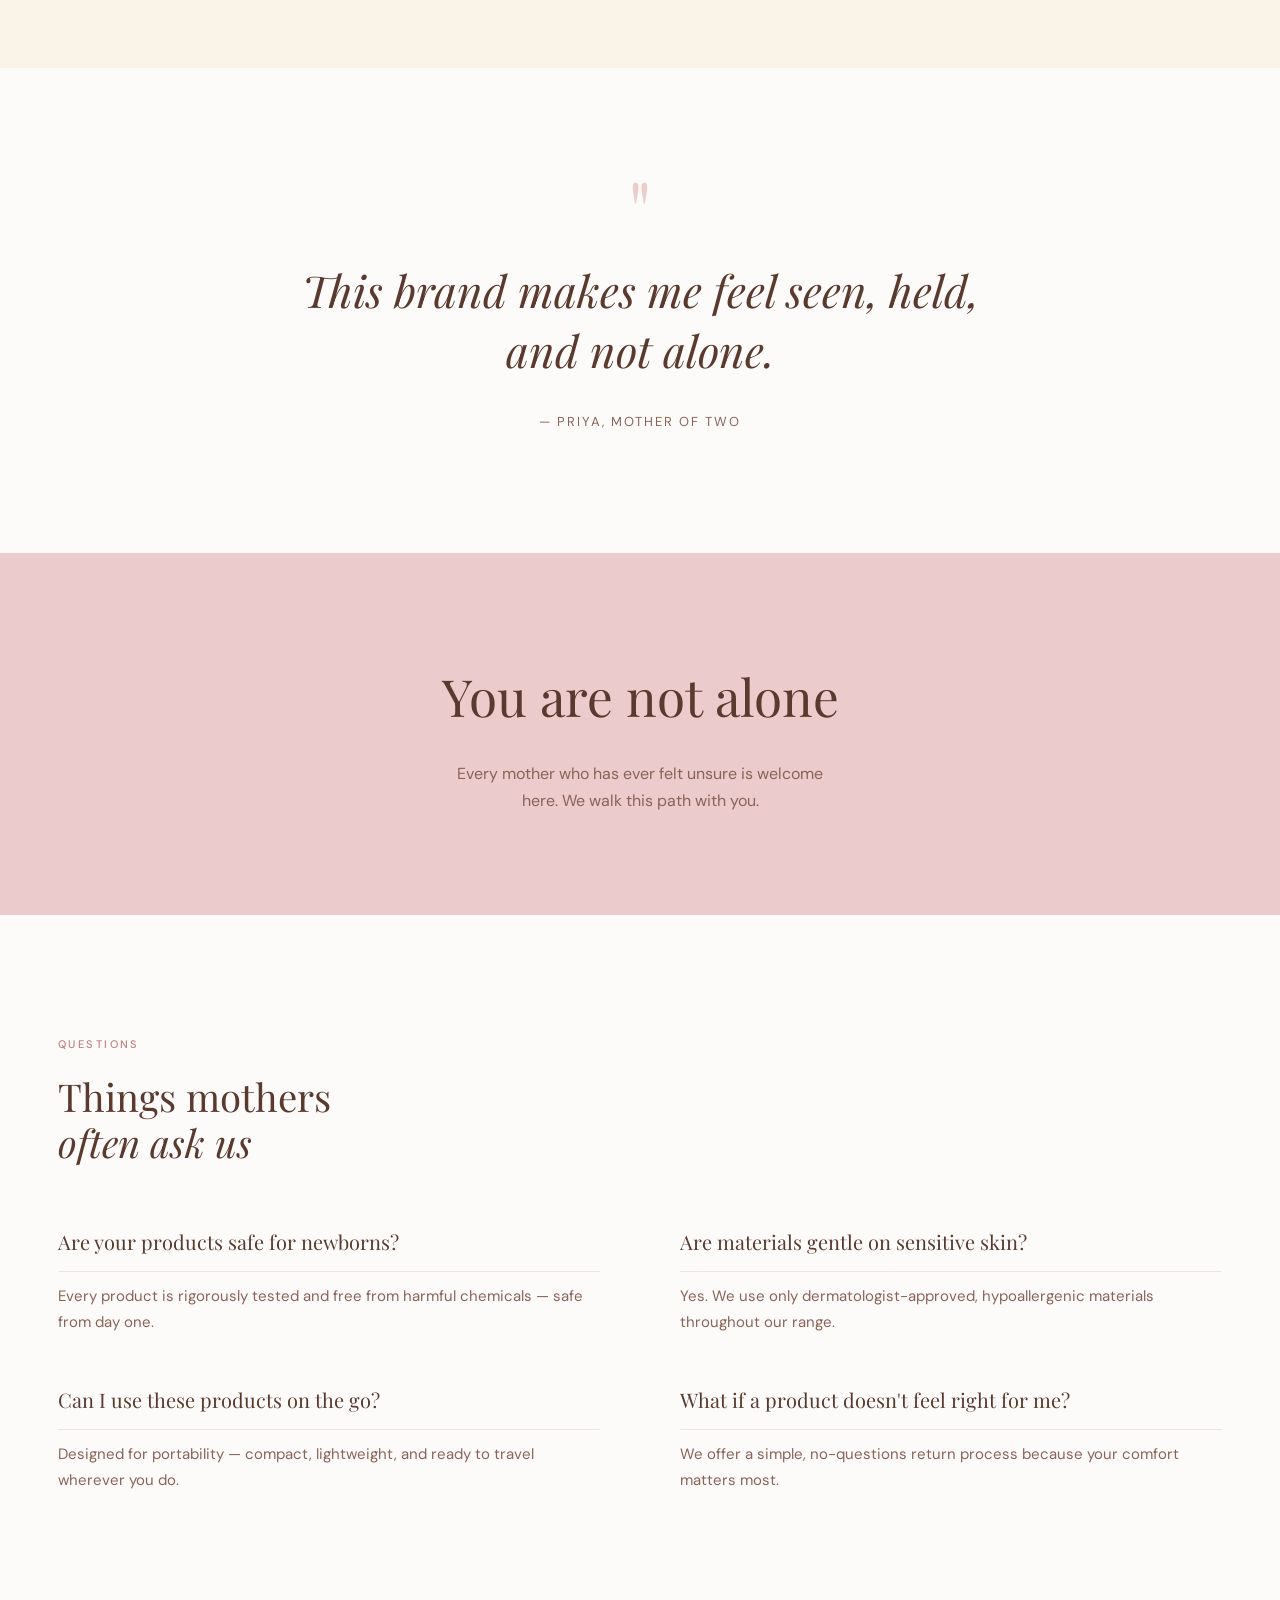
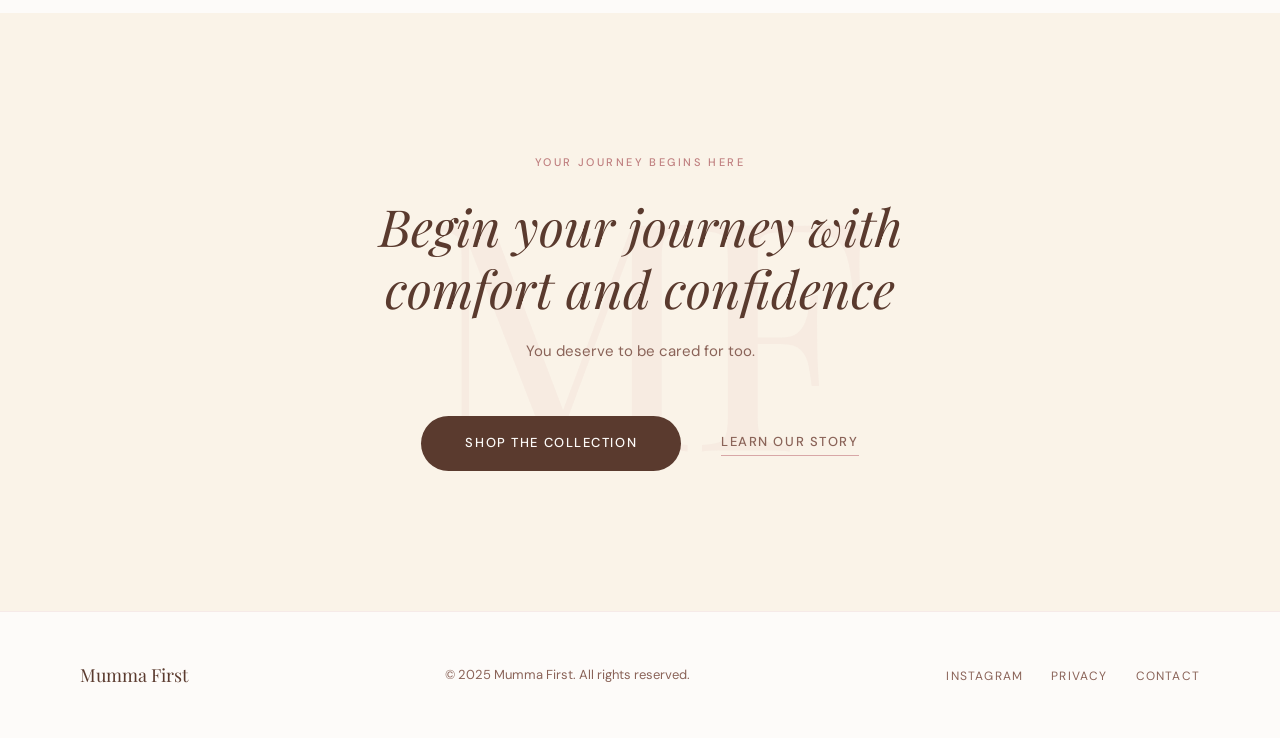
==== commit 27242a3c: "index.html" ====
--- a/index.html
+++ b/index.html
@@ -50,7 +50,7 @@
     <div class="story-grid">
       <div class="story-image reveal">
         <div class="img-placeholder">
-          <span class="img-placeholder-inner">images/style.jpg</span>
+          <span class="img-placeholder-inner">style.jpg</span>
         </div>
       </div>
       <div class="story-text reveal reveal-delay-1">
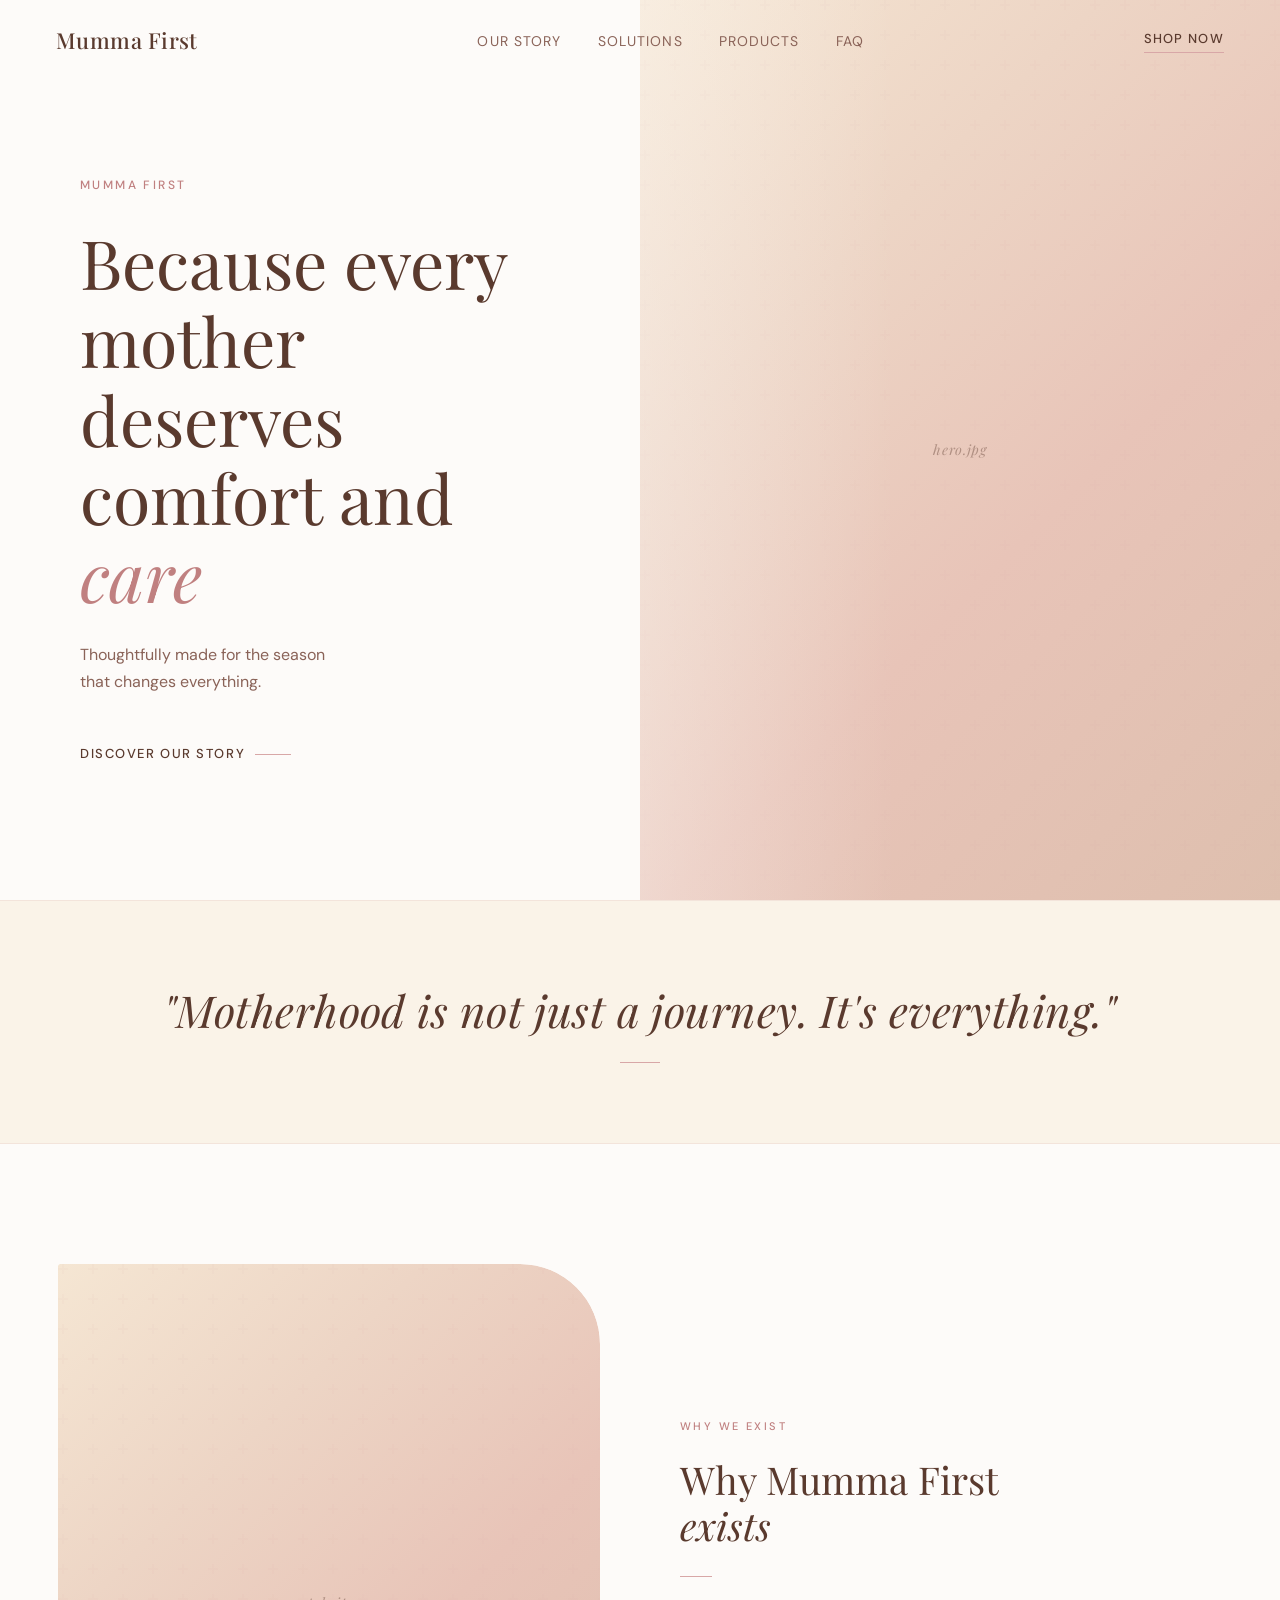
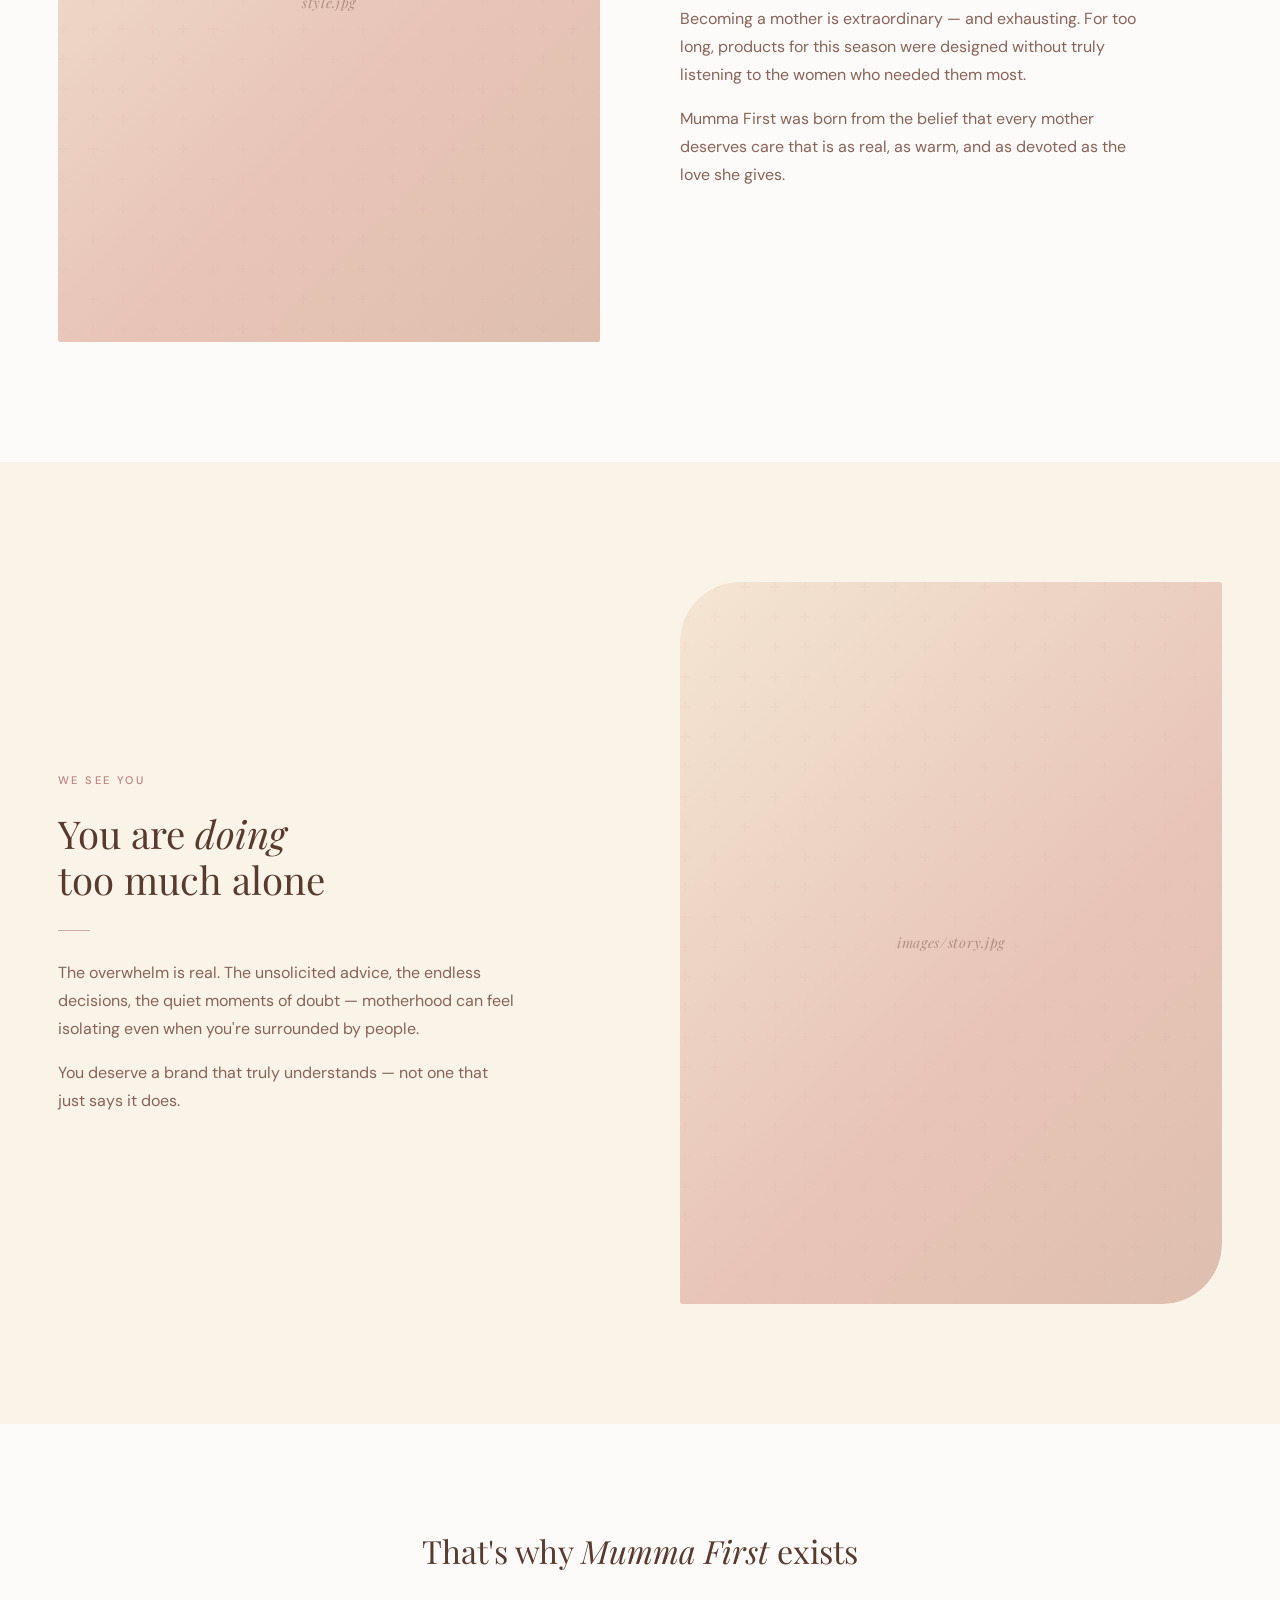
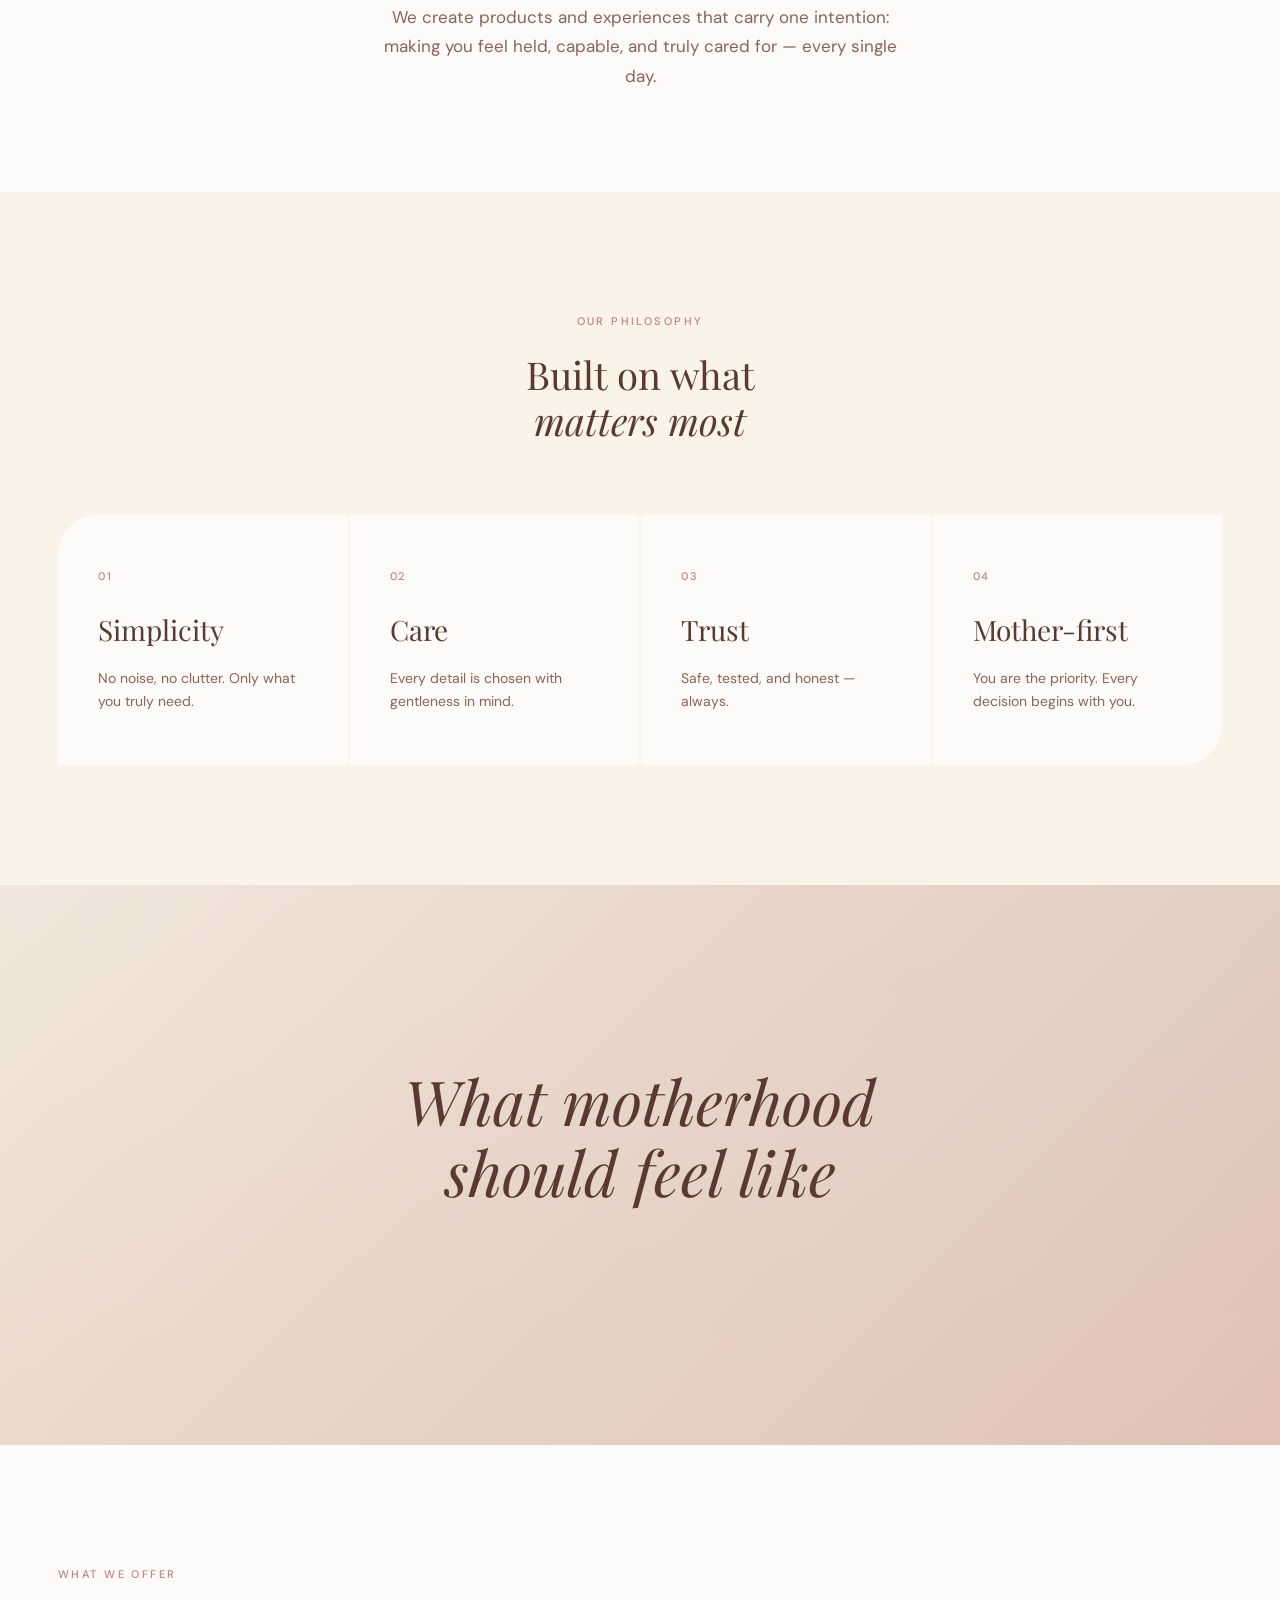
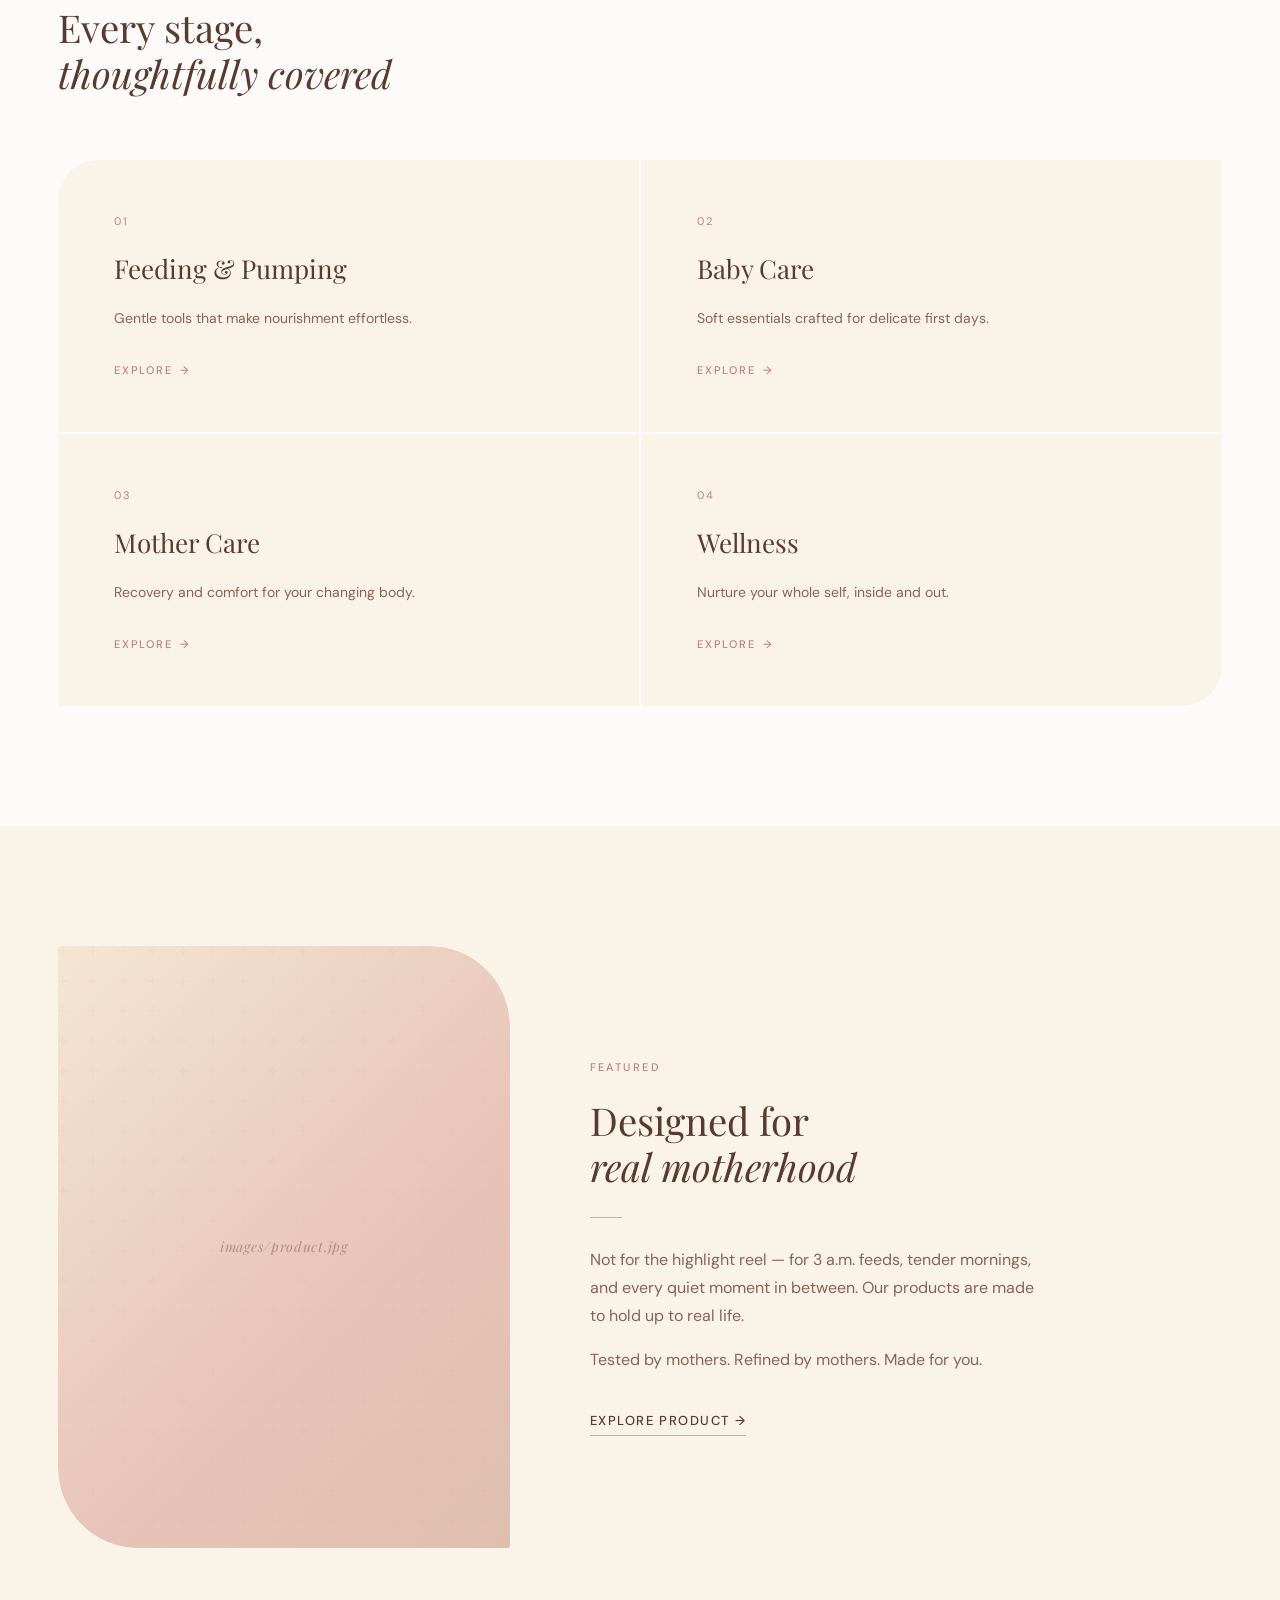
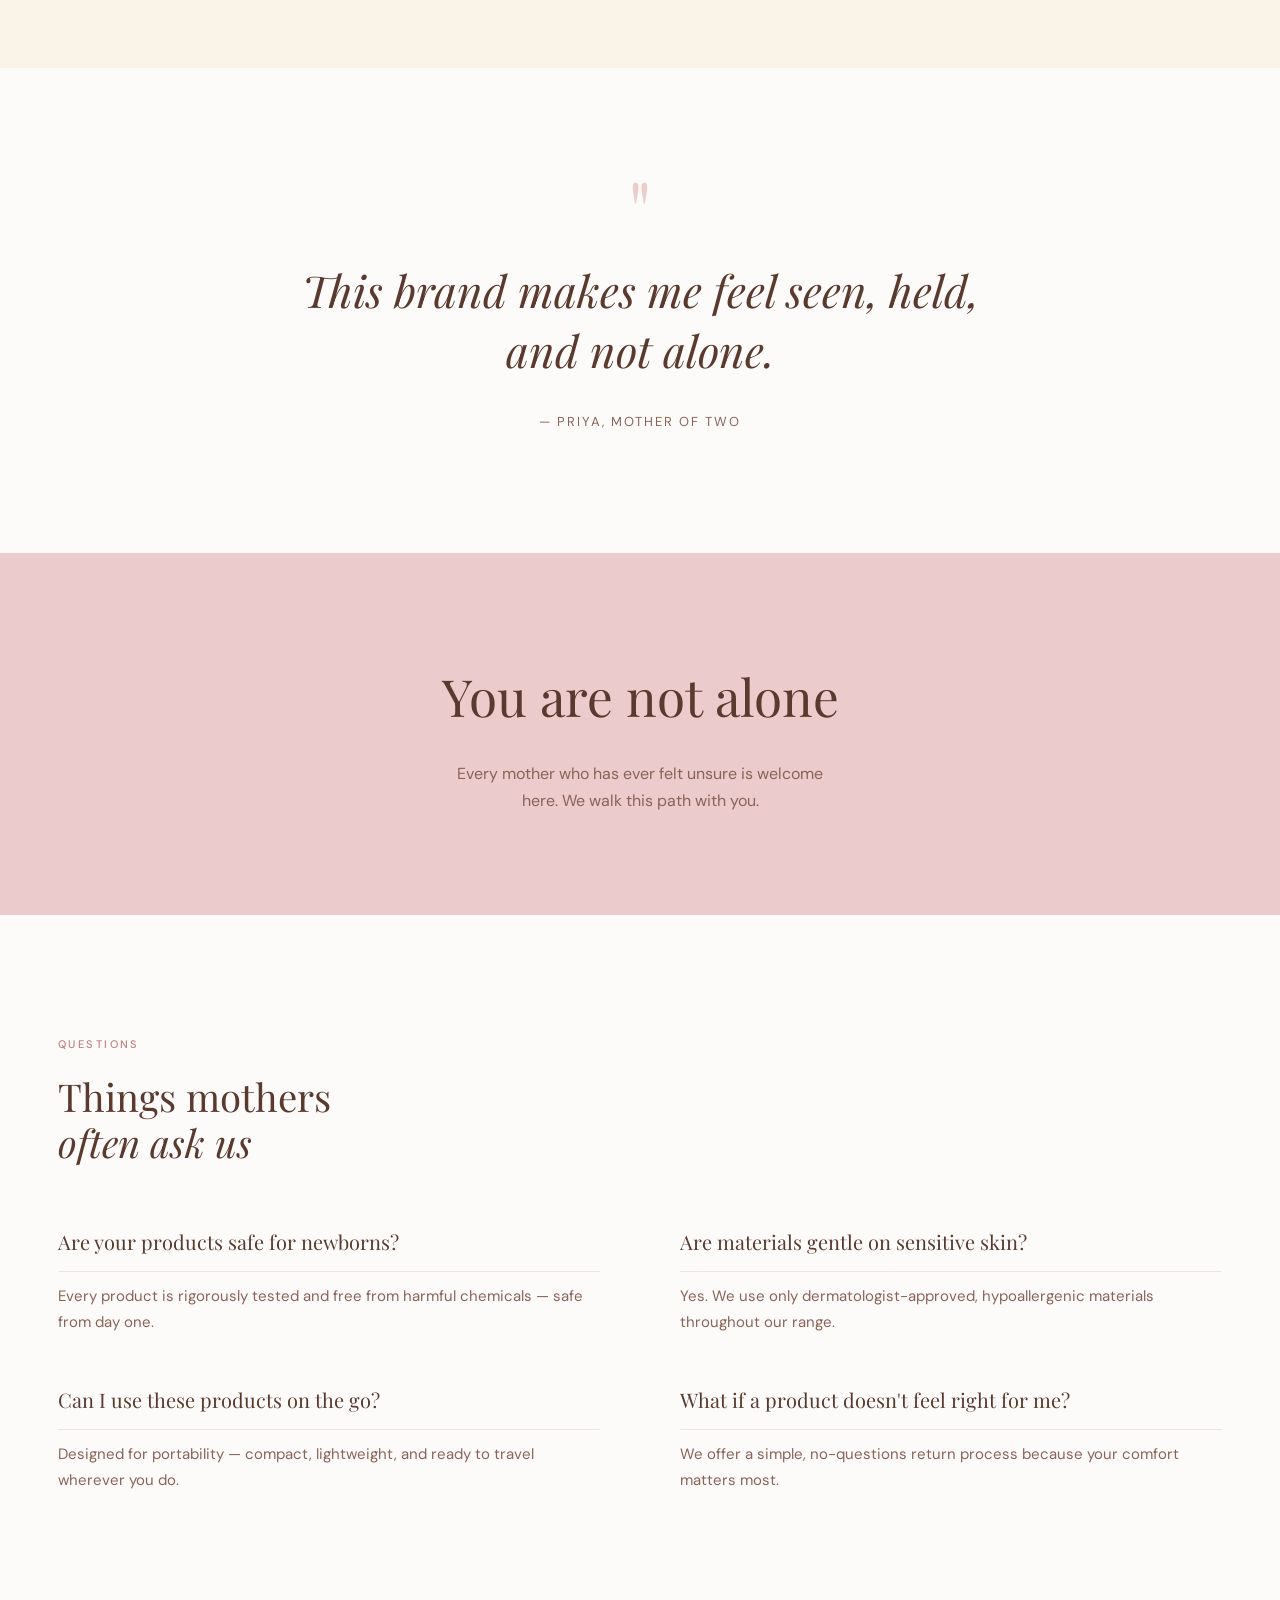
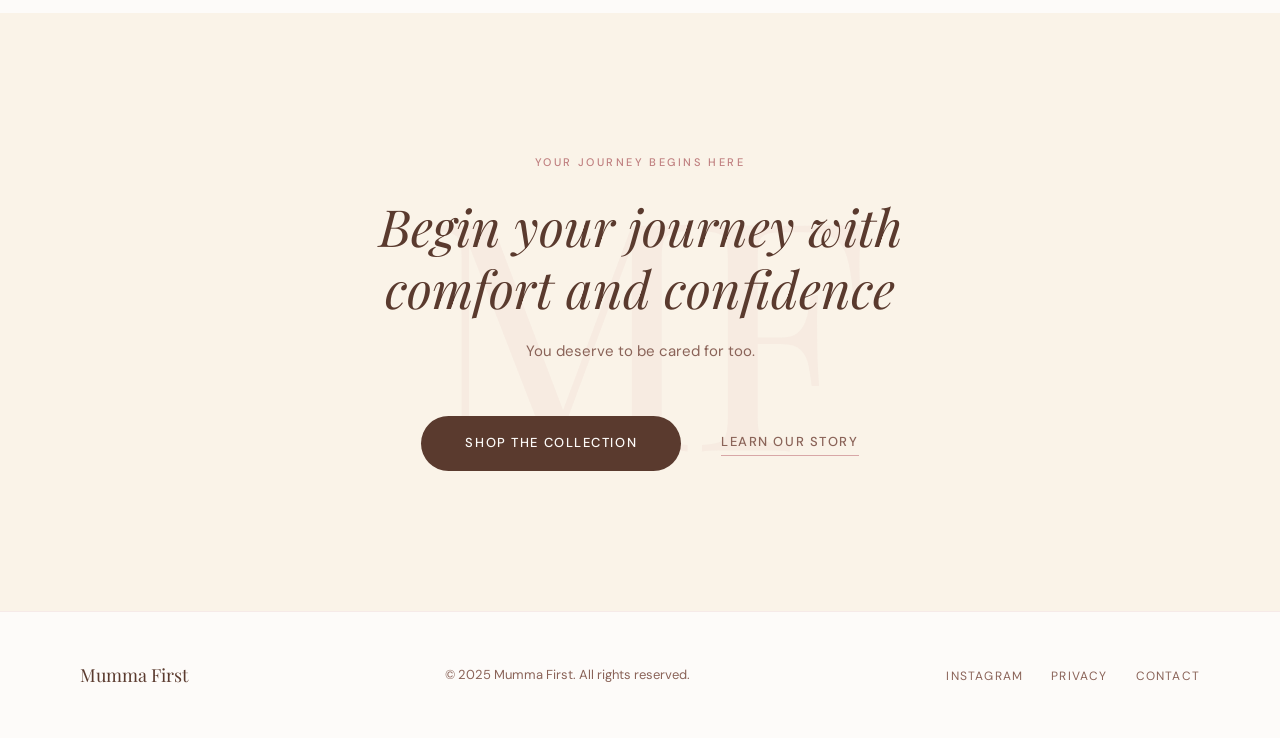
==== commit 71d00cb0: "index.html" ====
--- a/index.html
+++ b/index.html
@@ -33,7 +33,7 @@
   </div>
   <div class="hero-image-side">
     <div class="img-placeholder">
-      <span class="img-placeholder-inner">images/hero.jpg</span>
+      <span class="img-placeholder-inner">hero.jpg</span>
     </div>
   </div>
 </section>
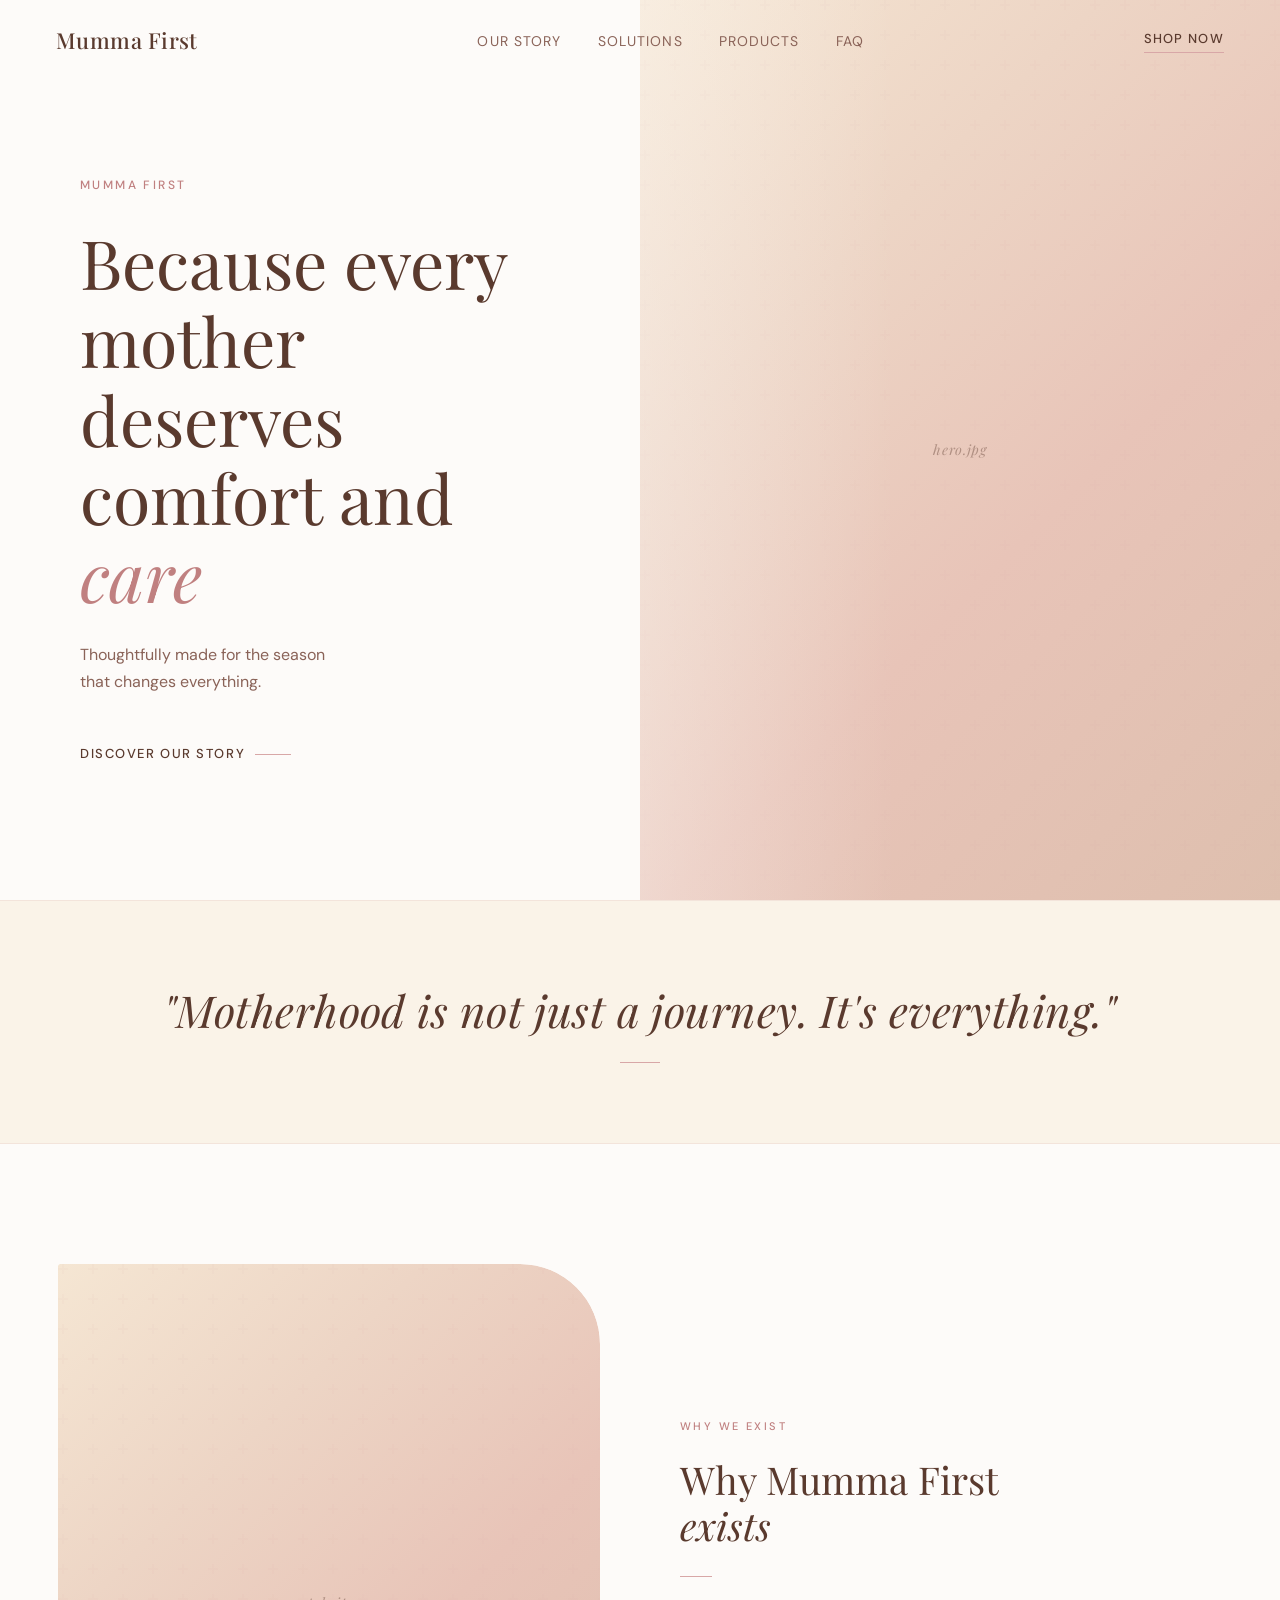
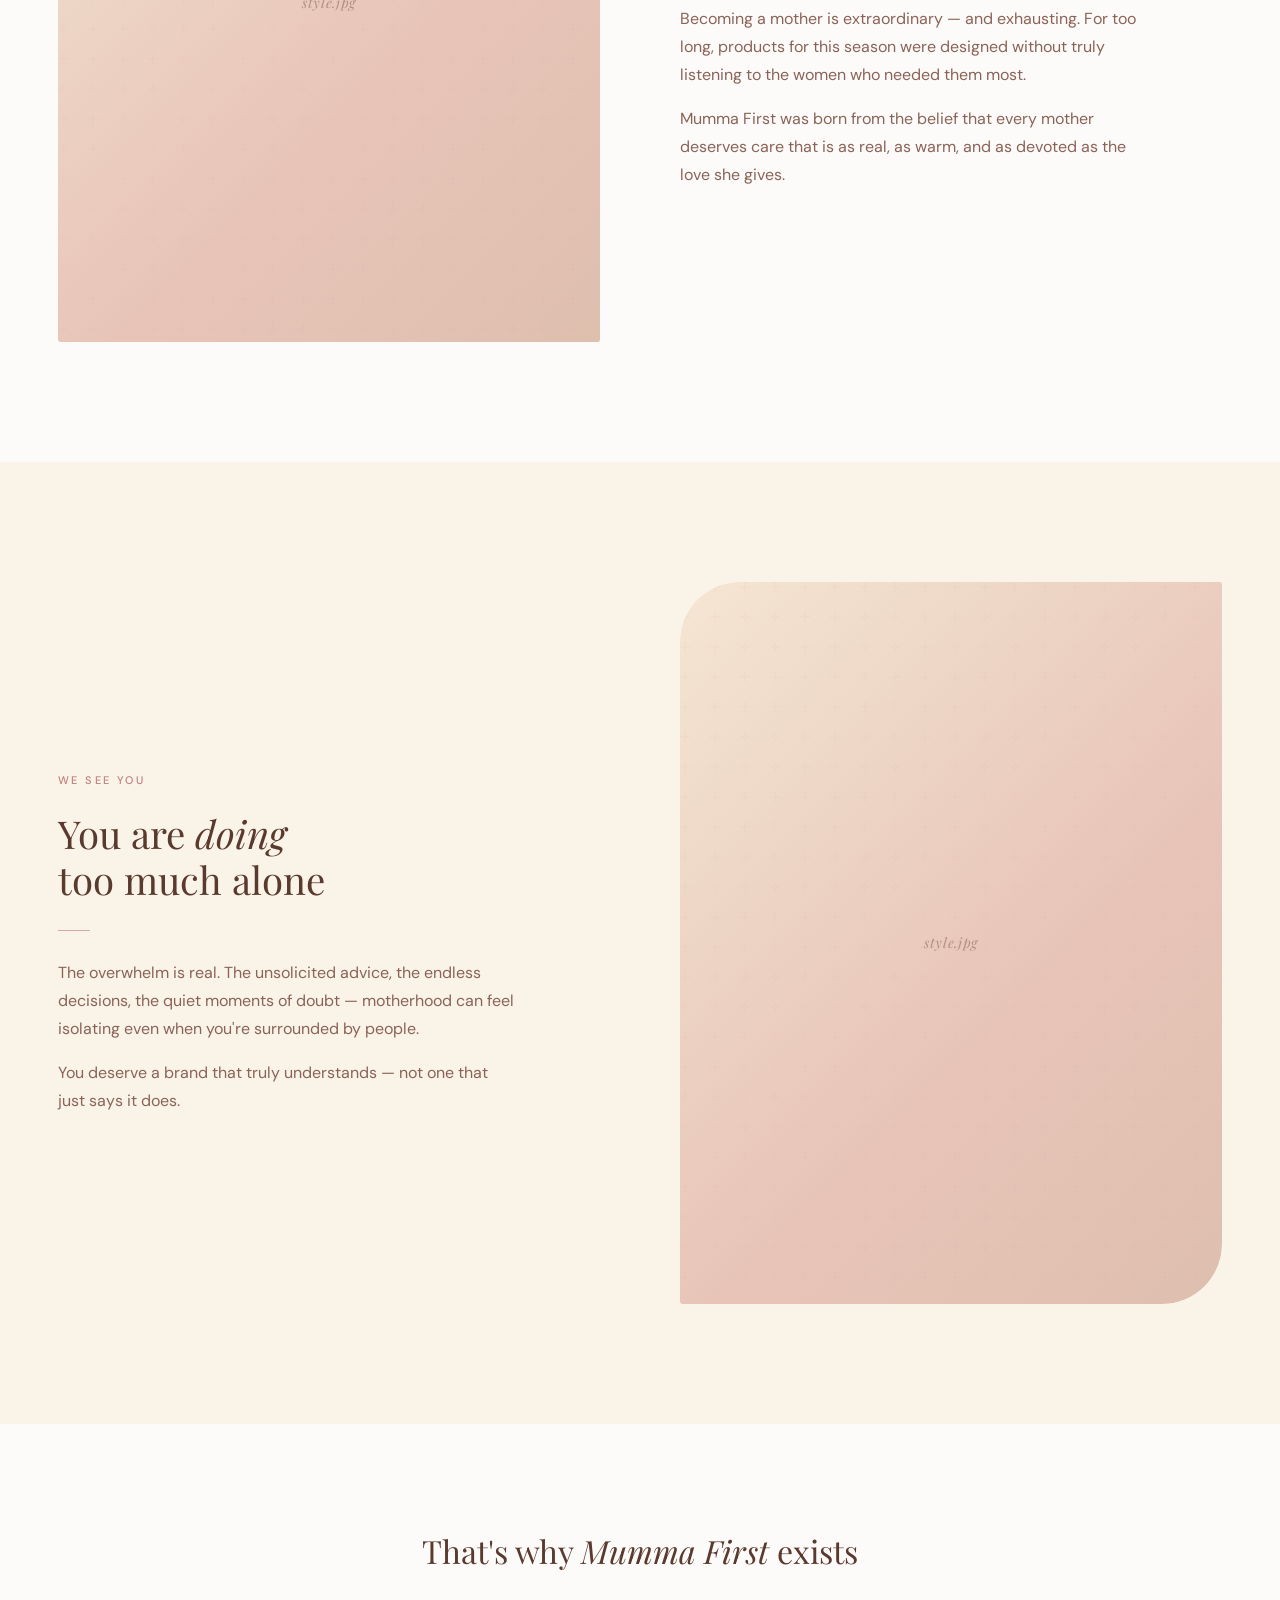
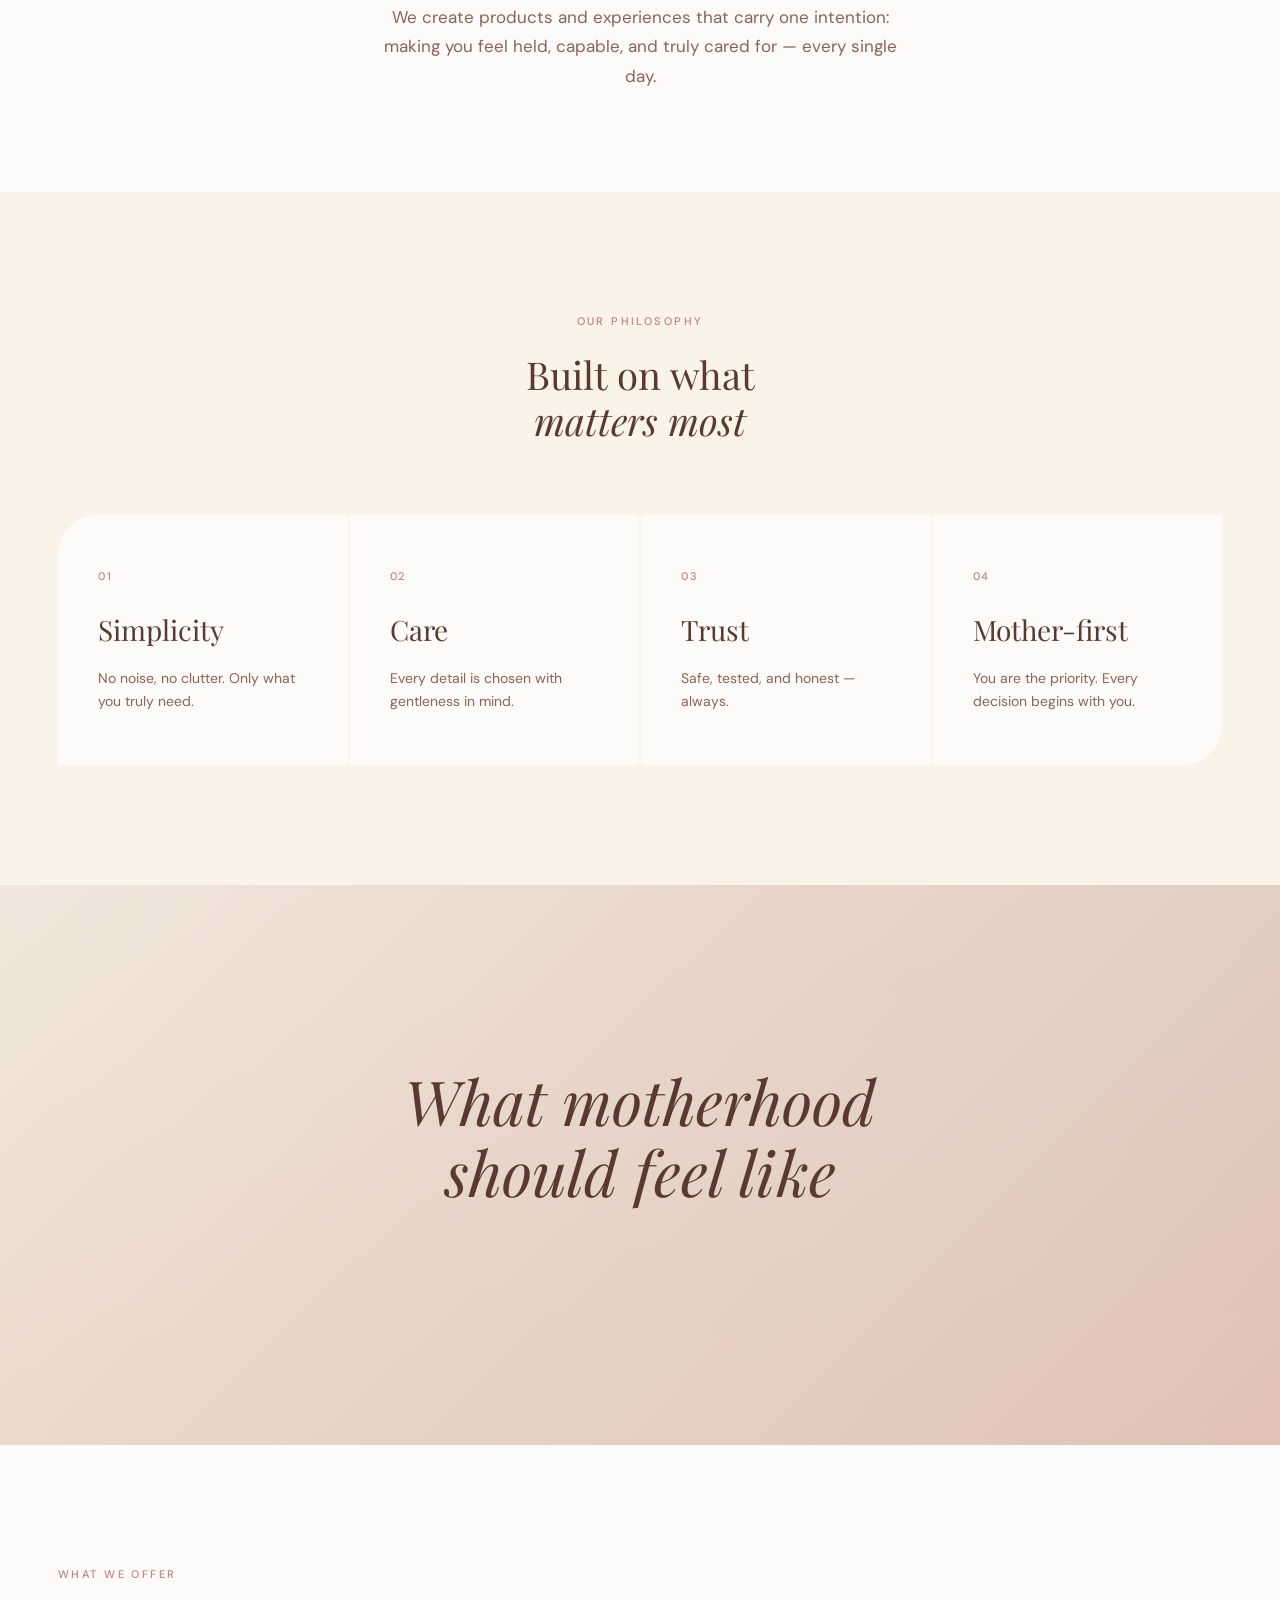
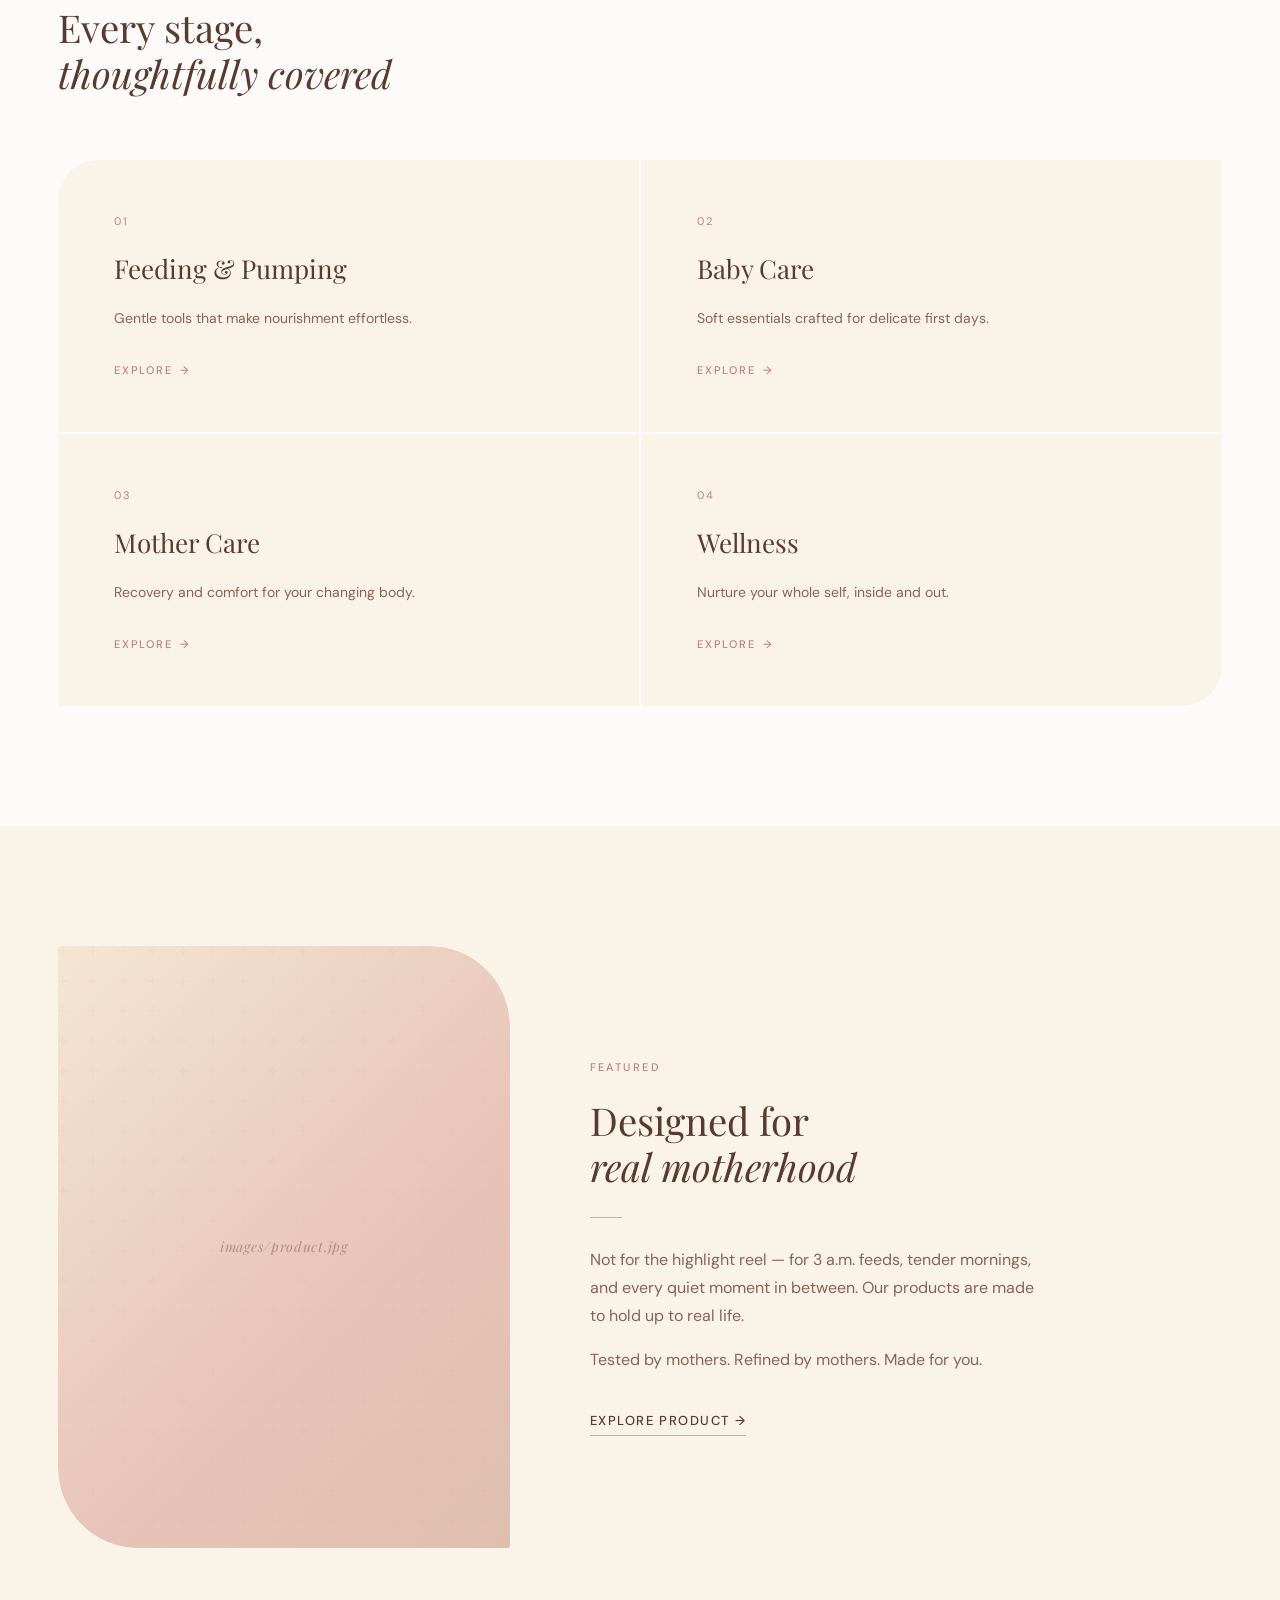
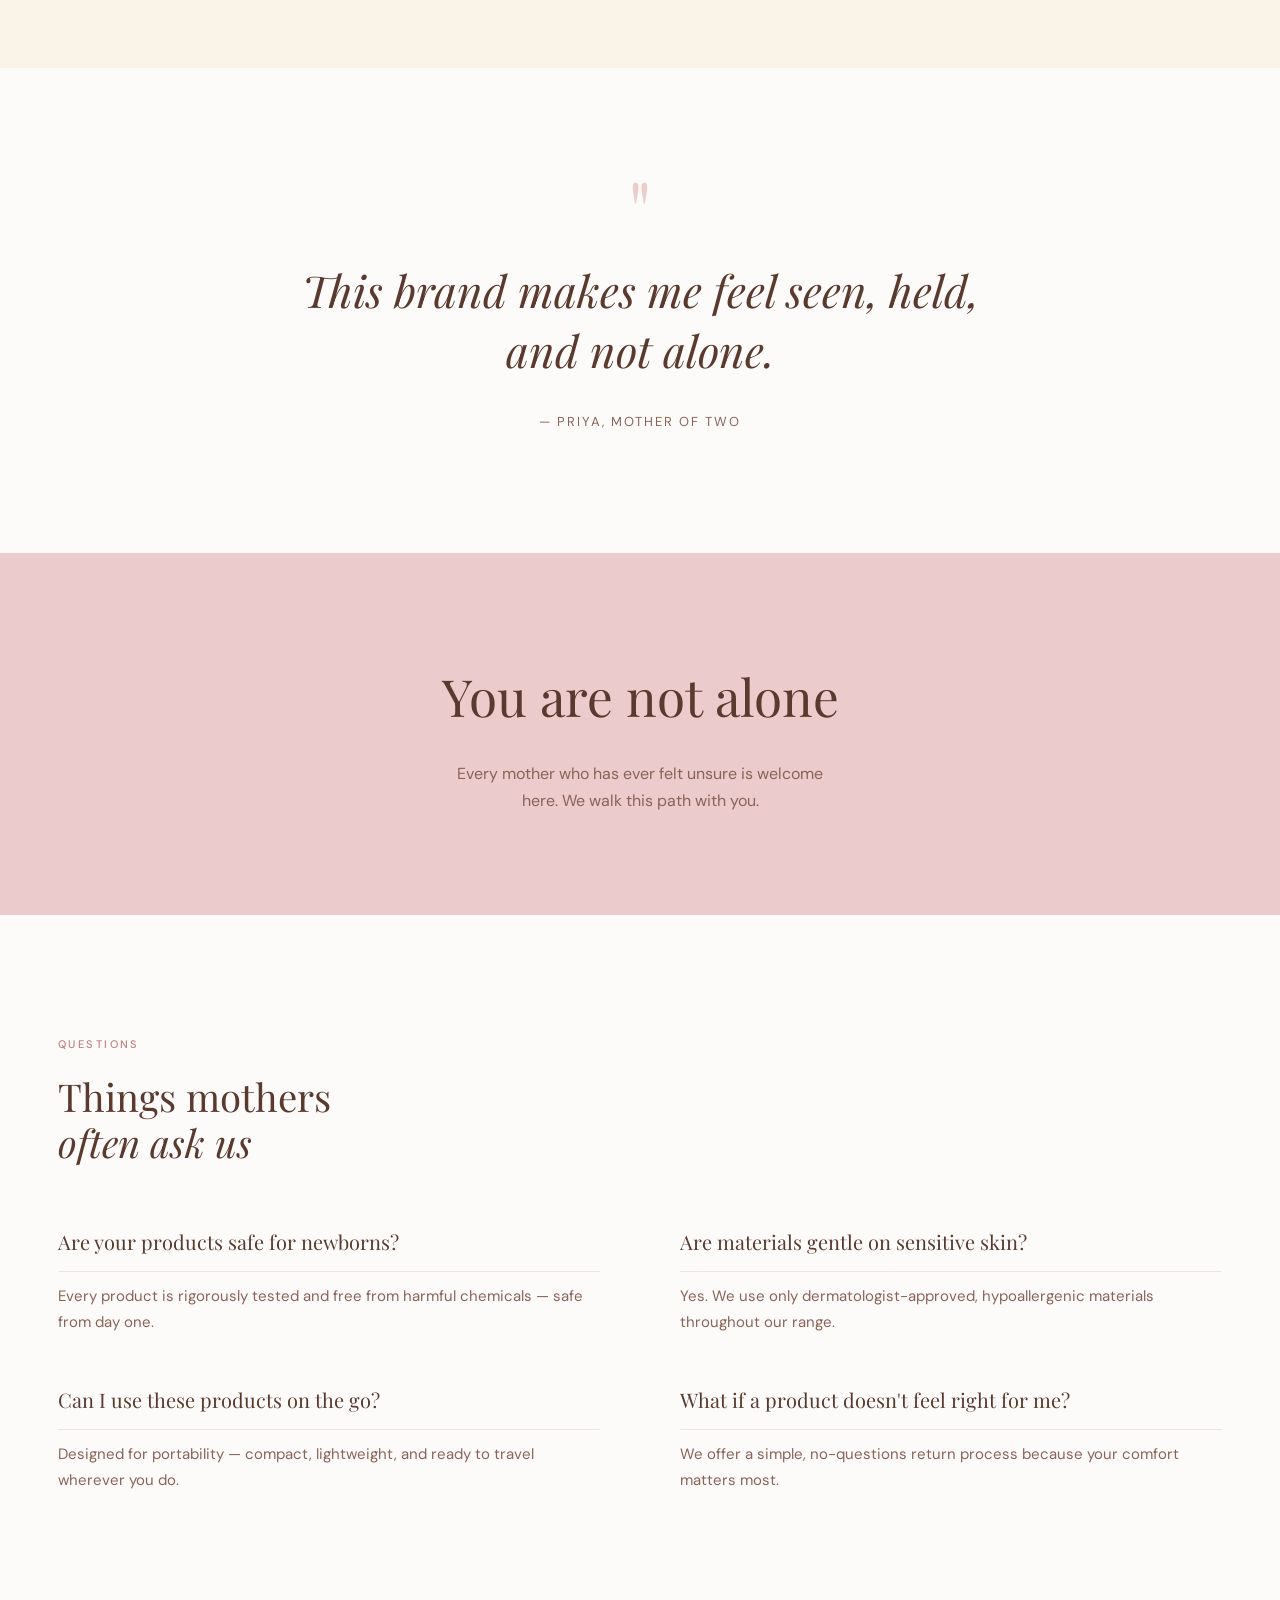
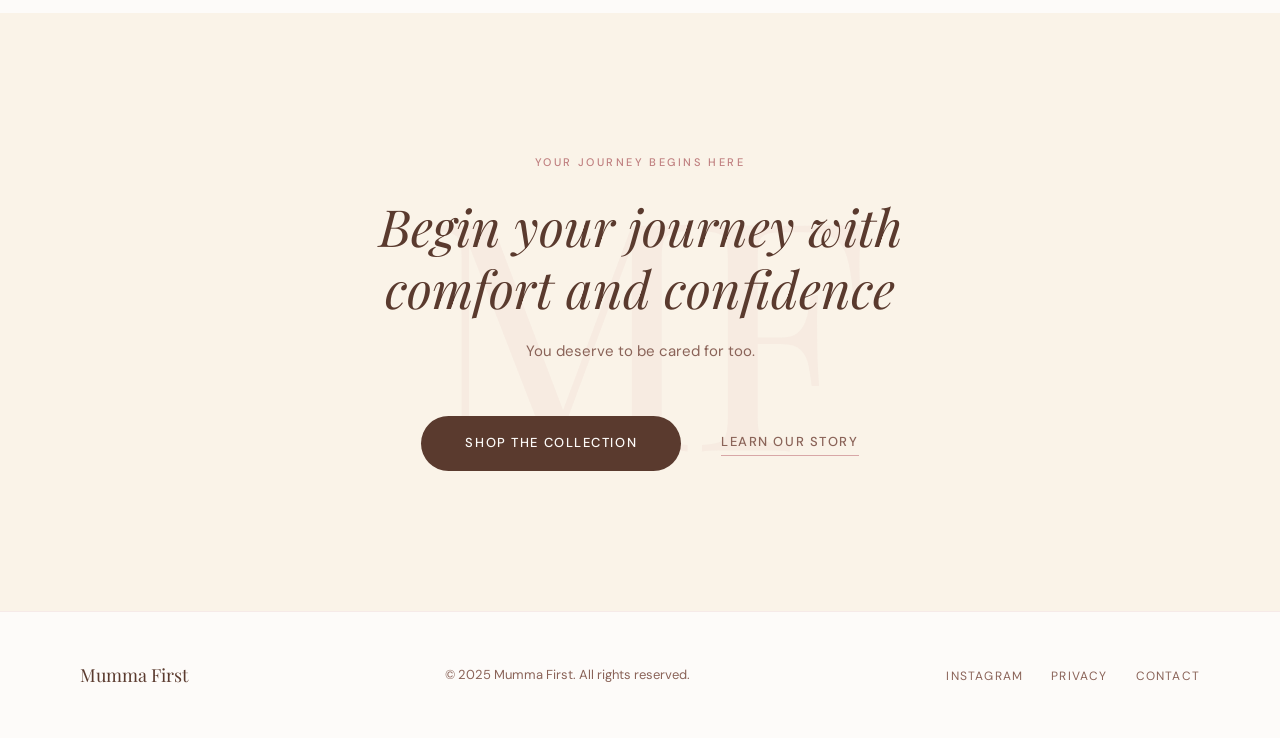
==== commit b1ff107f: "index.html" ====
--- a/index.html
+++ b/index.html
@@ -77,7 +77,7 @@
       </div>
       <div class="problem-image reveal reveal-delay-1">
         <div class="img-placeholder">
-          <span class="img-placeholder-inner">images/story.jpg</span>
+          <span class="img-placeholder-inner">style.jpg</span>
         </div>
       </div>
     </div>
